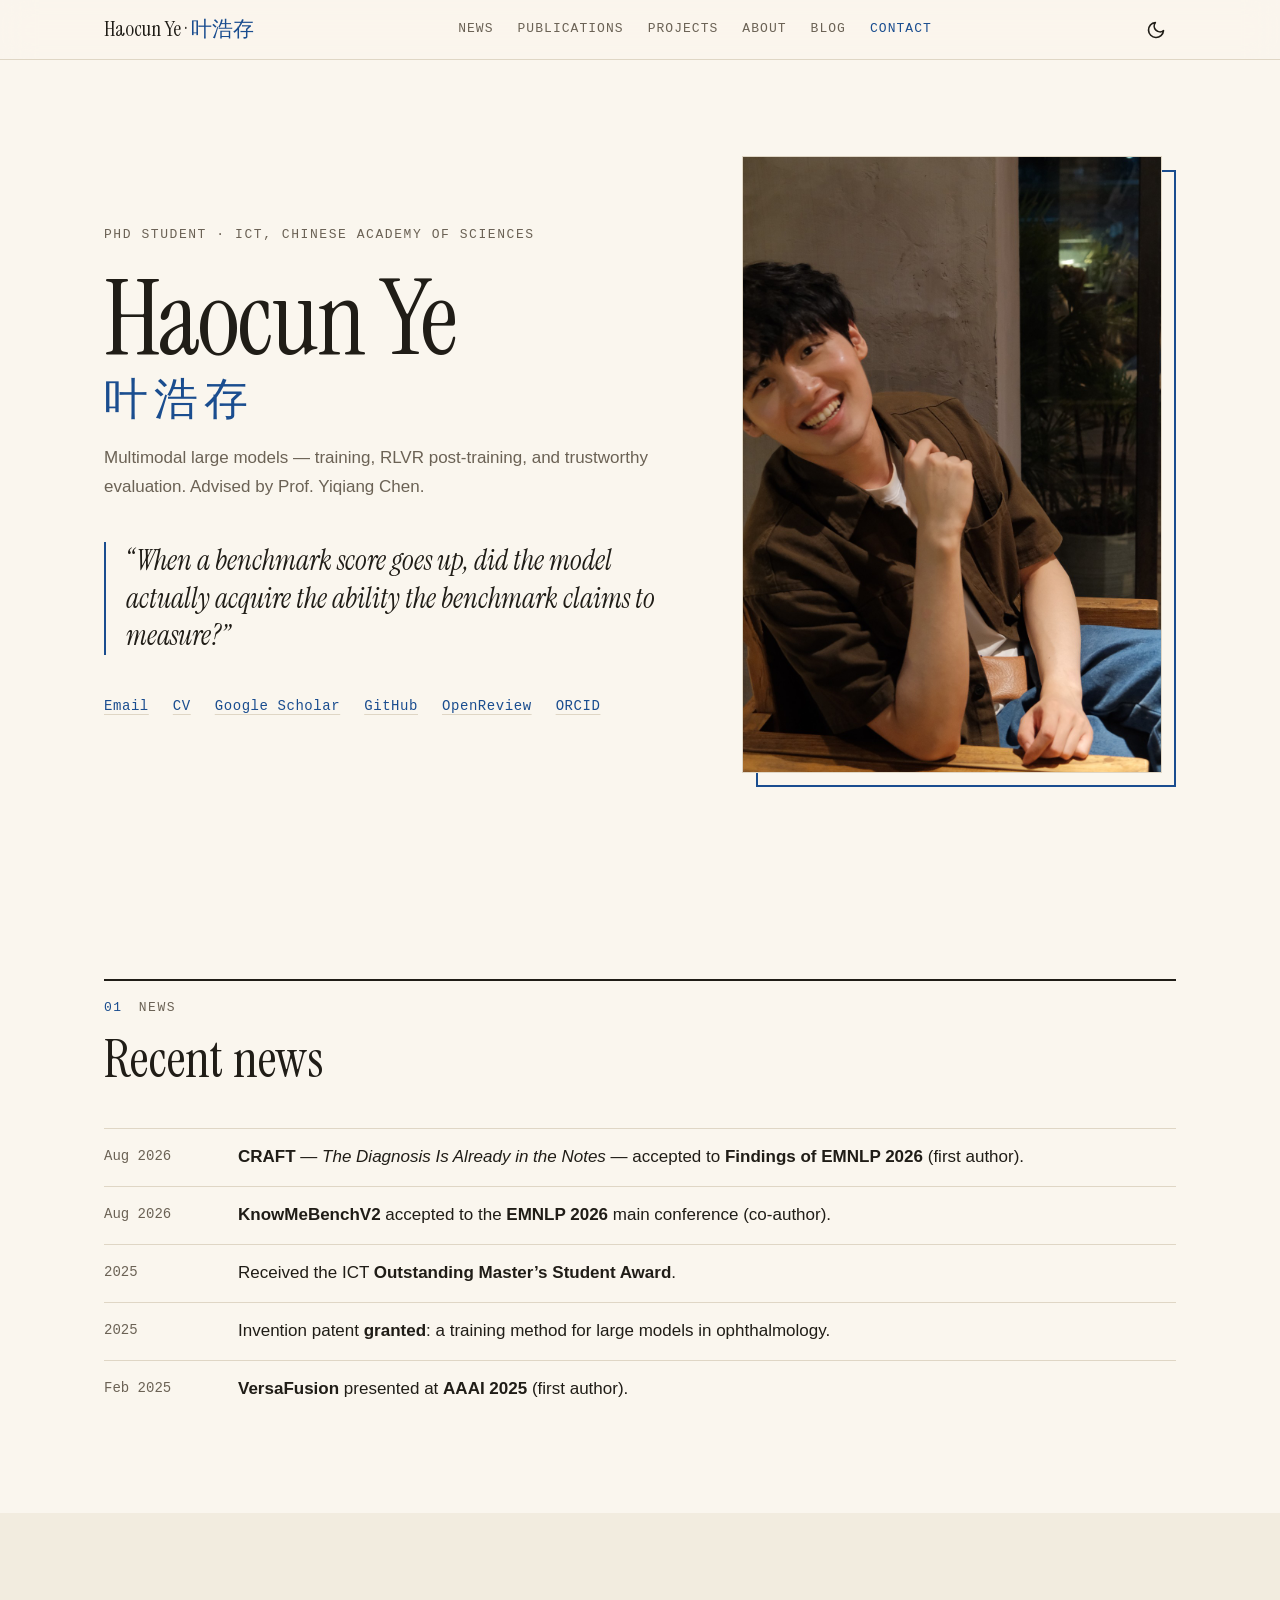
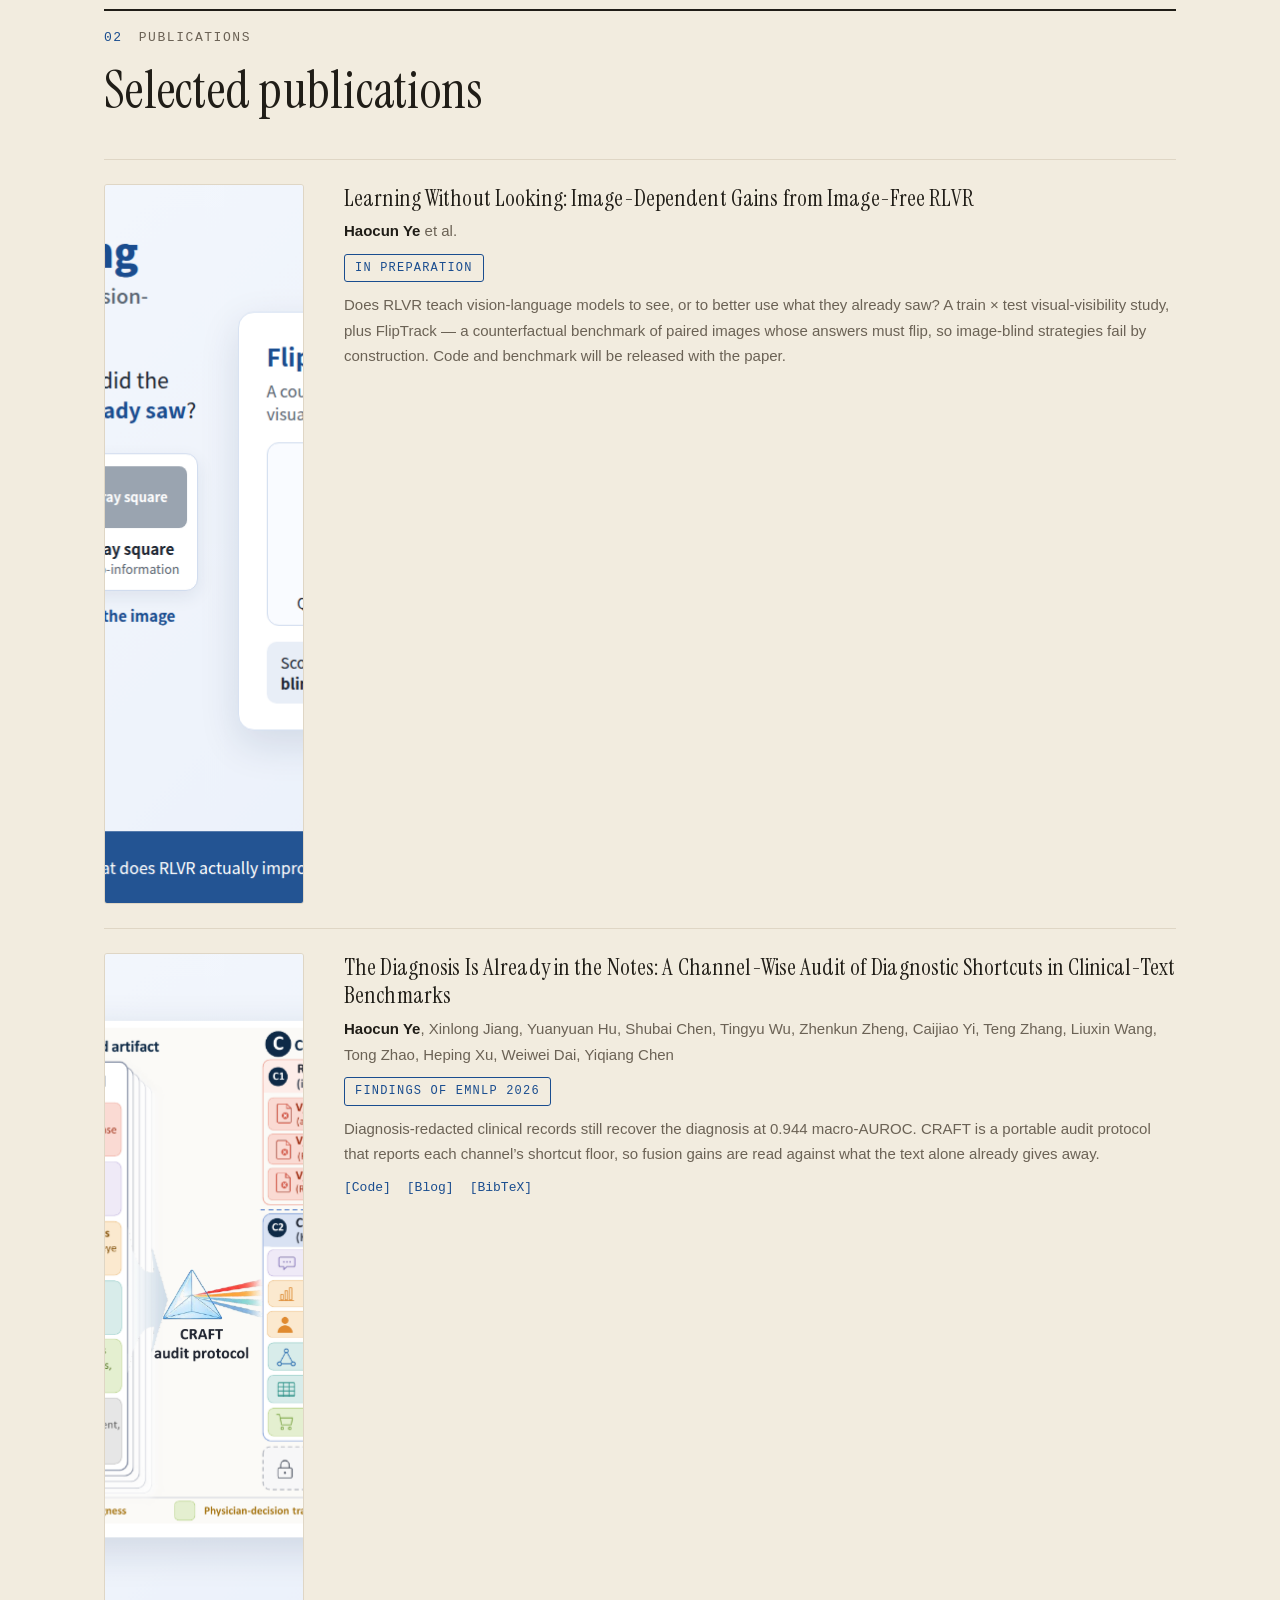
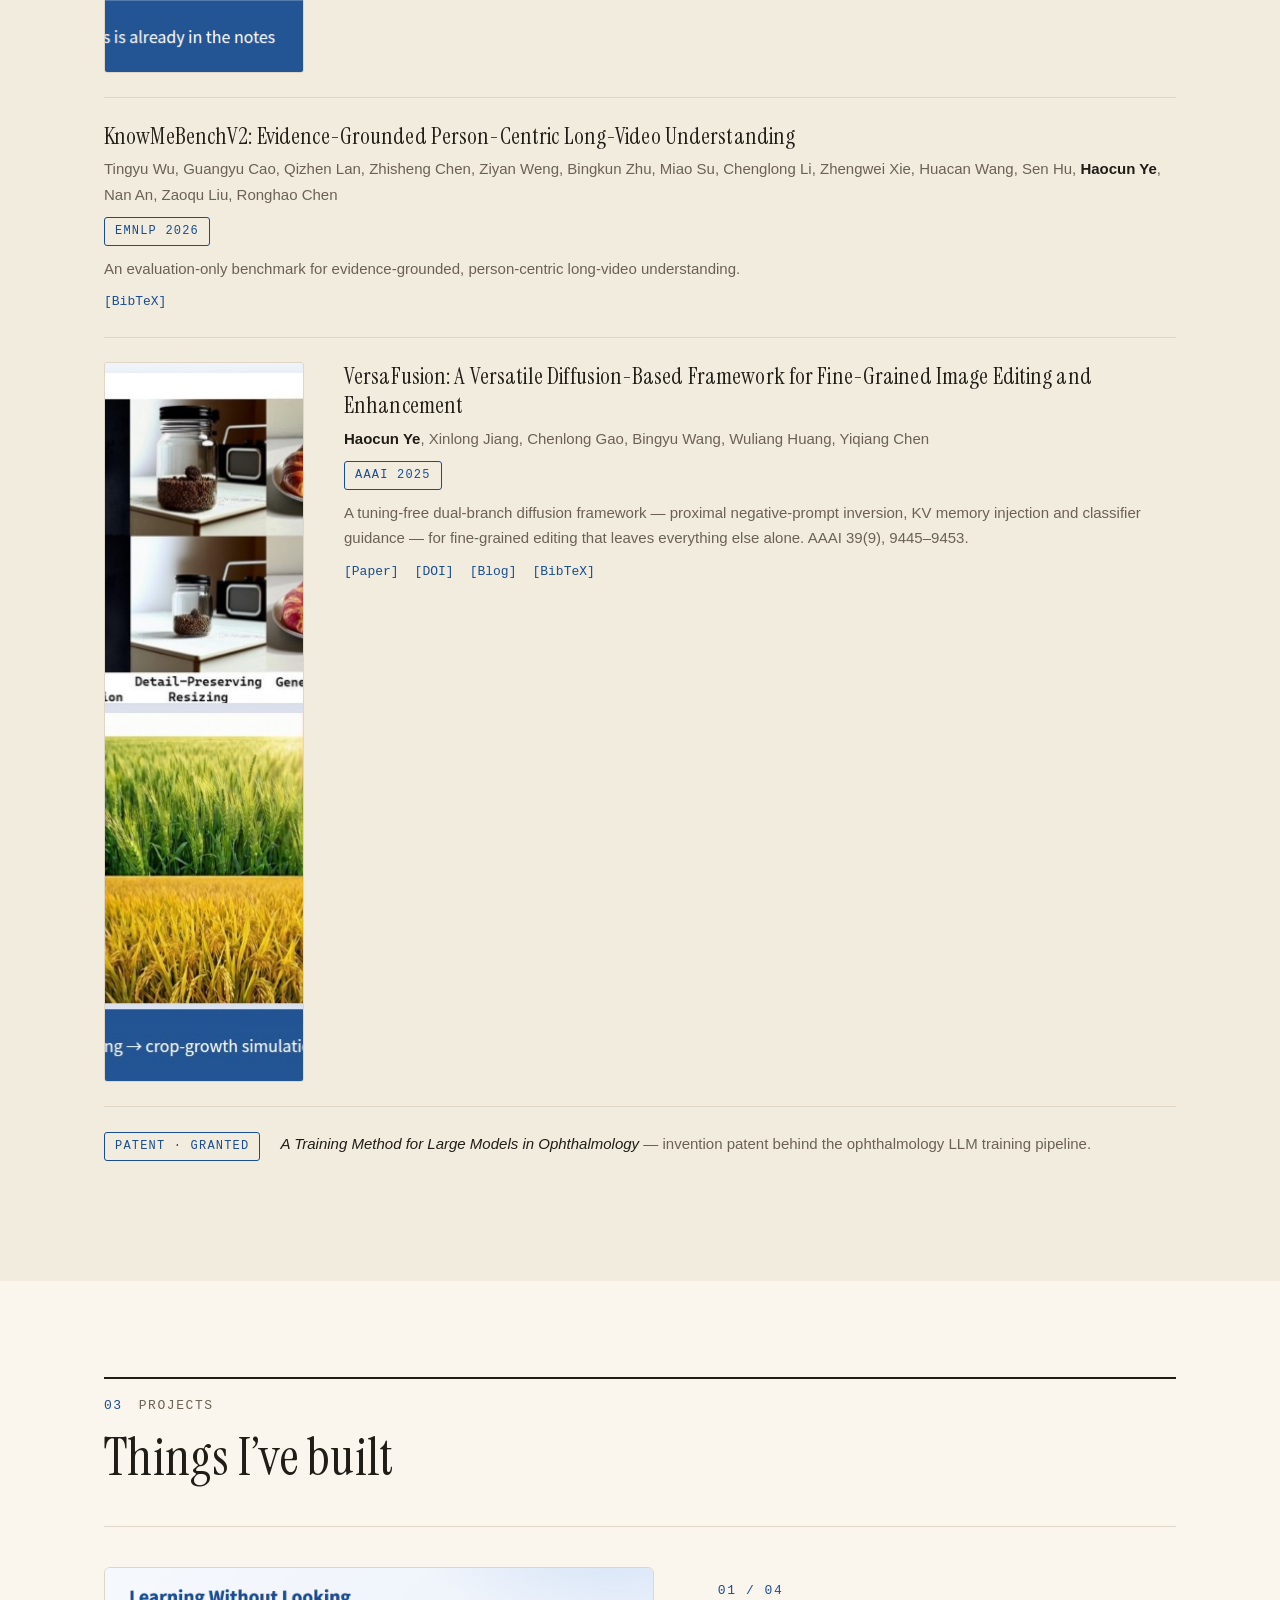
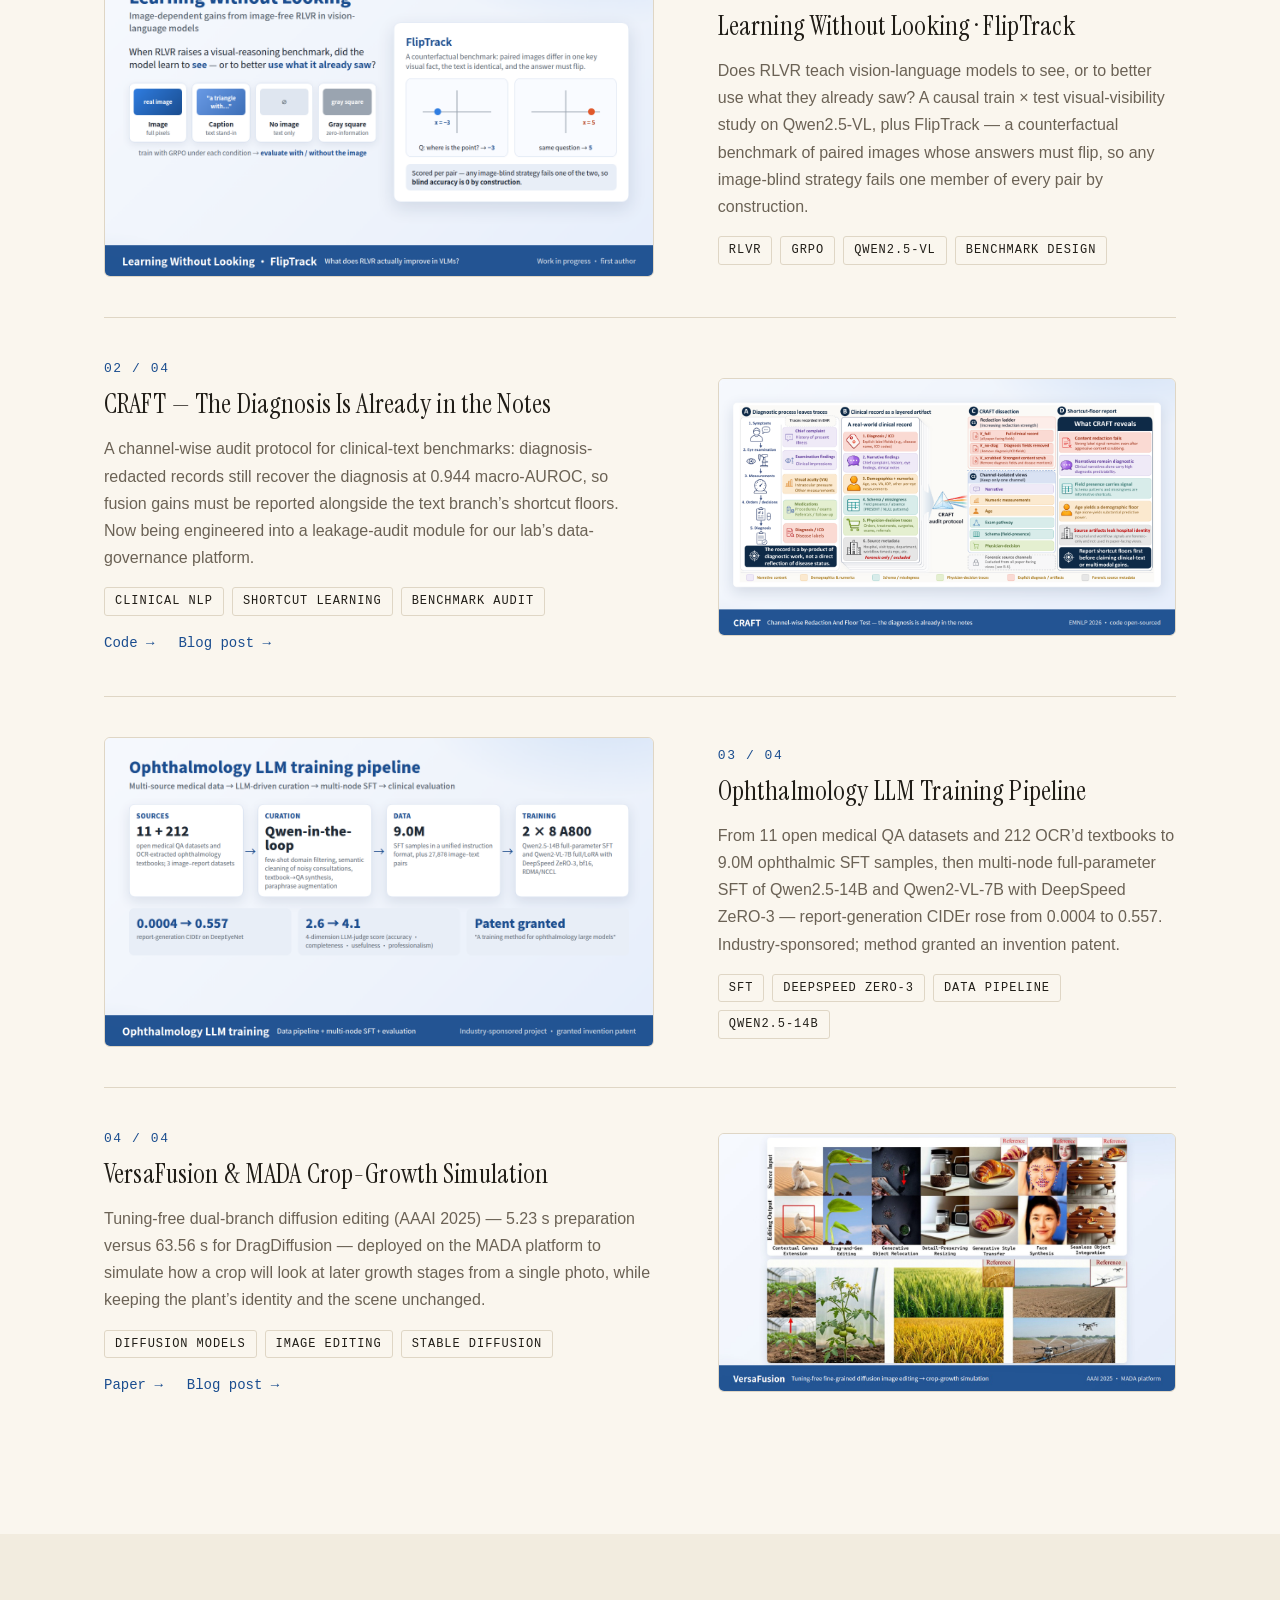
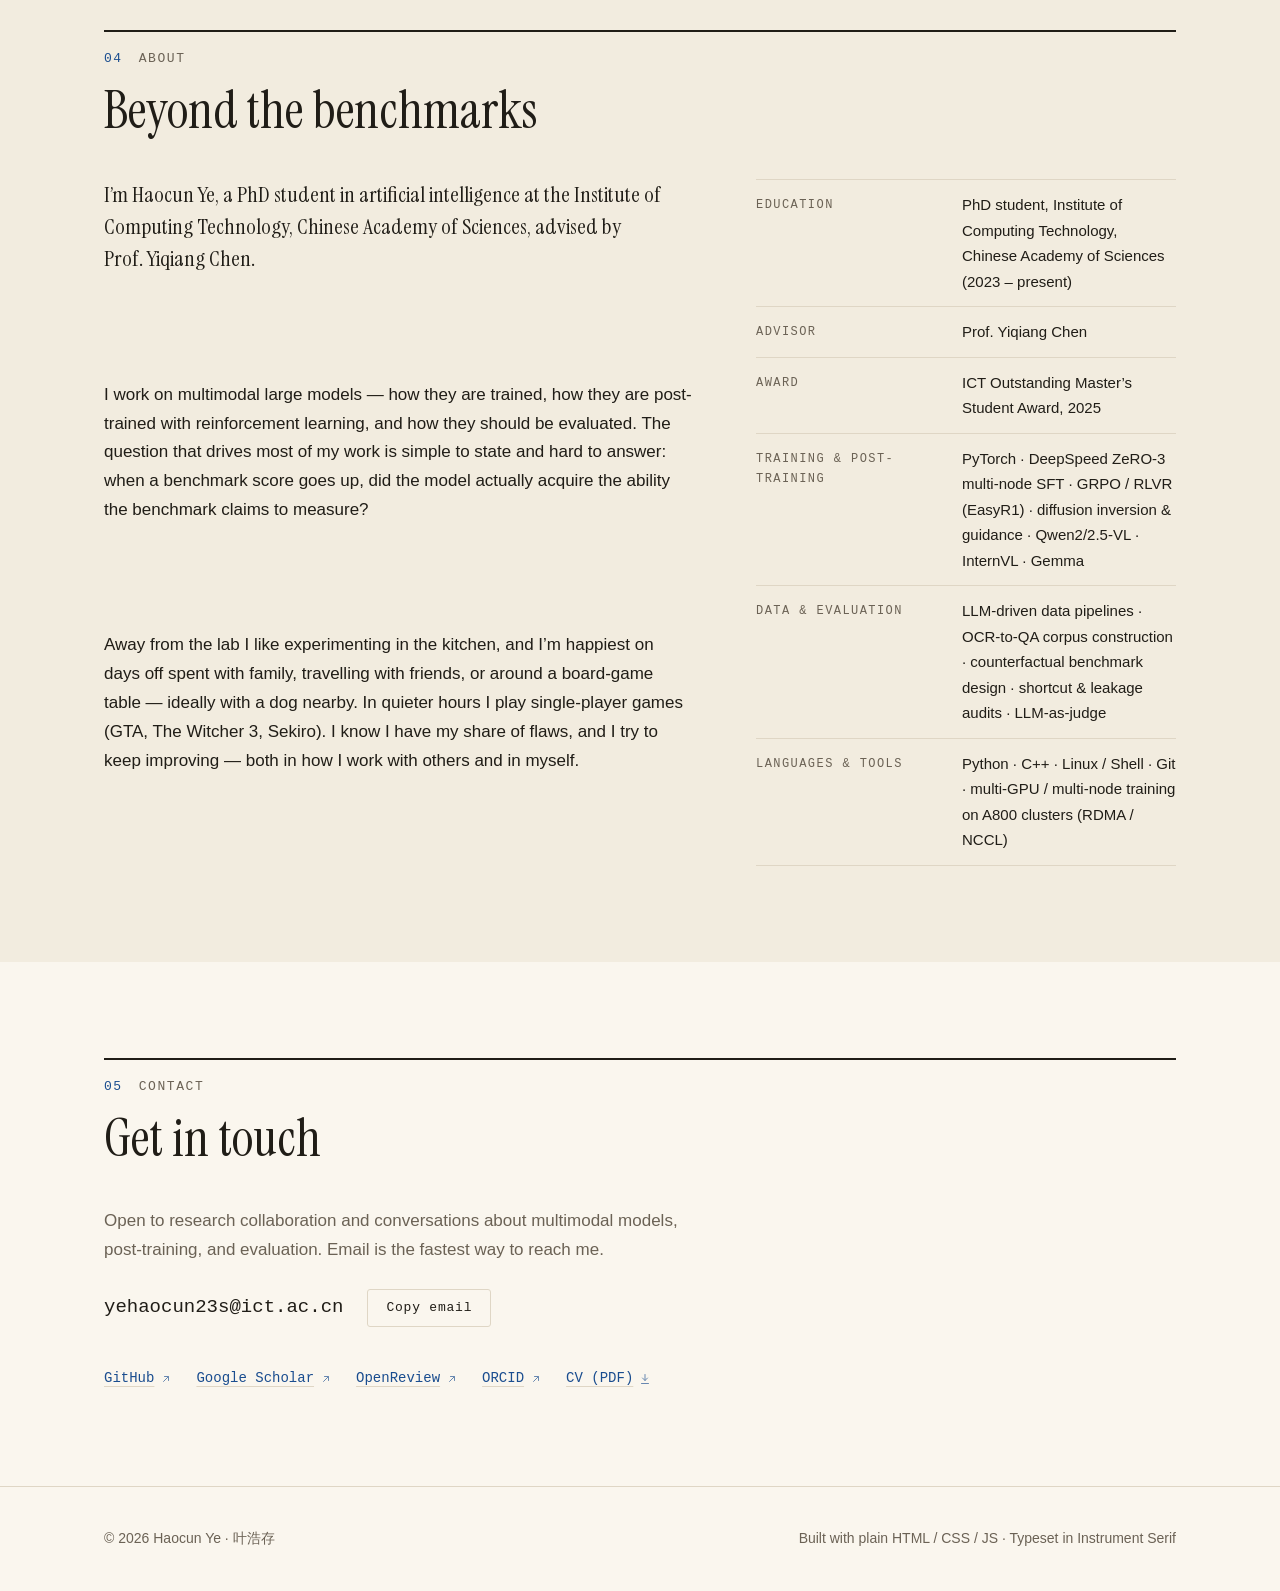
==== index.html @ c1a6598e "改版为暖纸编辑风英文学术主页,填充真实内容 新设计:Instrument Serif 自托管展示字体、全幅人像 Hero、 编号分区、细线编辑排版、新明暗色板(对比度实测达标)。 内容:News/Pu" ====
<!DOCTYPE html>
<html lang="en">
<head>
  <meta charset="UTF-8">
  <meta name="viewport" content="width=device-width, initial-scale=1.0">
  <title>Haocun Ye · 叶浩存 — Multimodal LLMs, Post-Training &amp; Evaluation</title>
  <meta name="description" content="Haocun Ye — PhD student at ICT, Chinese Academy of Sciences, working on the training, post-training and trustworthy evaluation of multimodal large models; first author at AAAI 2025 and EMNLP 2026.">
  <meta name="theme-color" media="(prefers-color-scheme: light)" content="#faf6ee">
  <meta name="theme-color" media="(prefers-color-scheme: dark)" content="#171511">

  <meta property="og:type" content="website">
  <meta property="og:title" content="Haocun Ye · 叶浩存">
  <meta property="og:description" content="PhD student at ICT, Chinese Academy of Sciences — training, post-training and trustworthy evaluation of multimodal large models.">
  <meta property="og:url" content="https://yhc98002-bit.github.io/">
  <meta property="og:image" content="https://yhc98002-bit.github.io/assets/images/og-image.png">

  <link rel="icon" href="favicon.svg" type="image/svg+xml">
  <link rel="icon" href="favicon.ico" sizes="48x48">
  <link rel="apple-touch-icon" href="apple-touch-icon.png">

  <link rel="preload" href="assets/fonts/instrument-serif-latin.woff2" as="font" type="font/woff2" crossorigin>
  <link rel="preload" href="assets/fonts/instrument-serif-latin-italic.woff2" as="font" type="font/woff2" crossorigin>

  <!-- Theme restore: runs before CSS so dark-mode users never see a light flash -->
  <script>
    (function () {
      try {
        var t = localStorage.getItem('theme');
        if (t === 'light' || t === 'dark') document.documentElement.dataset.theme = t;
      } catch (e) {}
    })();
  </script>

  <link rel="stylesheet" href="css/style.css">
</head>
<body>
  <a class="skip-link" href="#main">Skip to content</a>

  <header class="site-header">
    <div class="container">
      <a class="brand" href="#top">Haocun Ye · <span class="brand-zh" lang="zh-Hans">叶浩存</span></a>

      <nav class="site-nav" id="site-nav" aria-label="Main navigation">
        <a href="#news">News</a>
        <a href="#publications">Publications</a>
        <a href="#projects">Projects</a>
        <a href="#about">About</a>
        <a href="blog/index.html">Blog</a>
        <a href="#contact">Contact</a>
      </nav>

      <div class="header-actions">
        <button class="theme-toggle" type="button" aria-label="Toggle dark / light theme">
          <svg class="icon-moon" width="20" height="20" viewBox="0 0 24 24" fill="none" stroke="currentColor" stroke-width="2" stroke-linecap="round" stroke-linejoin="round" aria-hidden="true">
            <path d="M21 12.79A9 9 0 1 1 11.21 3 7 7 0 0 0 21 12.79z"/>
          </svg>
          <svg class="icon-sun" width="20" height="20" viewBox="0 0 24 24" fill="none" stroke="currentColor" stroke-width="2" stroke-linecap="round" stroke-linejoin="round" aria-hidden="true">
            <circle cx="12" cy="12" r="4"/>
            <path d="M12 2v2M12 20v2M4.93 4.93l1.41 1.41M17.66 17.66l1.41 1.41M2 12h2M20 12h2M4.93 19.07l1.41-1.41M17.66 6.34l1.41-1.41"/>
          </svg>
        </button>

        <button class="nav-toggle" type="button" aria-label="Open navigation menu" aria-expanded="false" aria-controls="site-nav">
          <svg class="icon-menu" width="22" height="22" viewBox="0 0 24 24" fill="none" stroke="currentColor" stroke-width="2" stroke-linecap="round" aria-hidden="true">
            <path d="M3 6h18M3 12h18M3 18h18"/>
          </svg>
          <svg class="icon-close" width="22" height="22" viewBox="0 0 24 24" fill="none" stroke="currentColor" stroke-width="2" stroke-linecap="round" aria-hidden="true">
            <path d="M6 6l12 12M18 6L6 18"/>
          </svg>
        </button>
      </div>
    </div>
  </header>

  <main id="main">
    <!-- ===== Hero ===== -->
    <section class="hero" id="top">
      <div class="container">
        <div class="hero-grid">
          <div class="hero-copy">
            <span class="eyebrow hero-kicker">PhD student · ICT, Chinese Academy of Sciences</span>
            <h1 class="hero-name">Haocun Ye<span class="hero-name-zh" lang="zh-Hans">叶浩存</span></h1>
            <p class="hero-role">Multimodal large models — training, RLVR post-training, and trustworthy evaluation. Advised by Prof.&nbsp;Yiqiang Chen.</p>
            <blockquote class="hero-question">&ldquo;When a benchmark score goes up, did the model actually acquire the ability the benchmark claims to measure?&rdquo;</blockquote>
            <div class="hero-links">
              <a href="mailto:yehaocun23s@ict.ac.cn">Email</a>
              <a href="assets/Haocun_Ye_CV_en.pdf">CV</a>
              <a href="https://scholar.google.com/citations?user=CaPPENgAAAAJ" target="_blank" rel="noopener noreferrer">Google Scholar</a>
              <a href="https://github.com/yhc98002-bit" target="_blank" rel="noopener noreferrer">GitHub</a>
              <a href="https://openreview.net/profile?id=~Haocun_Ye1" target="_blank" rel="noopener noreferrer">OpenReview</a>
              <a href="https://orcid.org/0009-0007-2242-3054" target="_blank" rel="noopener noreferrer">ORCID</a>
            </div>
          </div>
          <figure class="hero-portrait">
            <img src="assets/images/photo-portrait.jpg" width="1088" height="1600" alt="Portrait of Haocun Ye" fetchpriority="high">
          </figure>
        </div>
      </div>
    </section>

    <!-- ===== 01 News ===== -->
    <section class="section" id="news">
      <div class="container">
        <header class="section-head reveal">
          <p class="section-label"><span class="section-no">01</span><span class="section-eyebrow">News</span></p>
          <h2 class="section-title">Recent news</h2>
        </header>
        <ul class="news-list reveal">
          <li class="news-item">
            <time datetime="2026-08">Aug 2026</time>
            <p><strong>CRAFT</strong> — <em>The Diagnosis Is Already in the Notes</em> — accepted to <strong>Findings of EMNLP 2026</strong> (first author).</p>
          </li>
          <li class="news-item">
            <time datetime="2026-08">Aug 2026</time>
            <p><strong>KnowMeBenchV2</strong> accepted to the <strong>EMNLP 2026</strong> main conference (co-author).</p>
          </li>
          <li class="news-item">
            <time datetime="2025">2025</time>
            <p>Received the ICT <strong>Outstanding Master&rsquo;s Student Award</strong>.</p>
          </li>
          <li class="news-item">
            <time datetime="2025">2025</time>
            <p>Invention patent <strong>granted</strong>: a training method for large models in ophthalmology.</p>
          </li>
          <li class="news-item">
            <time datetime="2025-02">Feb 2025</time>
            <p><strong>VersaFusion</strong> presented at <strong>AAAI 2025</strong> (first author).</p>
          </li>
        </ul>
      </div>
    </section>

    <!-- ===== 02 Publications ===== -->
    <section class="section alt" id="publications">
      <div class="container">
        <header class="section-head reveal">
          <p class="section-label"><span class="section-no">02</span><span class="section-eyebrow">Publications</span></p>
          <h2 class="section-title">Selected publications</h2>
        </header>

        <ol class="pub-list">
          <li>
            <article class="pub-item reveal">
              <div class="pub-thumb">
                <img src="assets/images/project-learning-without-looking.png" width="1280" height="720" alt="Conceptual cover of Learning Without Looking" loading="lazy">
              </div>
              <div class="pub-body">
                <h3 class="pub-title">Learning Without Looking: Image-Dependent Gains from Image-Free RLVR</h3>
                <p class="pub-authors"><strong>Haocun Ye</strong> et&nbsp;al.</p>
                <span class="pub-venue">In preparation</span>
                <p class="pub-note">Does RLVR teach vision-language models to see, or to better use what they already saw? A train&nbsp;&times;&nbsp;test visual-visibility study, plus FlipTrack — a counterfactual benchmark of paired images whose answers must flip, so image-blind strategies fail by construction. Code and benchmark will be released with the paper.</p>
              </div>
            </article>
          </li>

          <li>
            <article class="pub-item reveal">
              <div class="pub-thumb">
                <img src="assets/images/project-craft.png" width="1280" height="720" alt="CRAFT channel-wise audit overview" loading="lazy">
              </div>
              <div class="pub-body">
                <h3 class="pub-title">The Diagnosis Is Already in the Notes: A Channel-Wise Audit of Diagnostic Shortcuts in Clinical-Text Benchmarks</h3>
                <p class="pub-authors"><strong>Haocun Ye</strong>, Xinlong Jiang, Yuanyuan Hu, Shubai Chen, Tingyu Wu, Zhenkun Zheng, Caijiao Yi, Teng Zhang, Liuxin Wang, Tong Zhao, Heping Xu, Weiwei Dai, Yiqiang Chen</p>
                <span class="pub-venue">Findings of EMNLP 2026</span>
                <p class="pub-note">Diagnosis-redacted clinical records still recover the diagnosis at 0.944 macro-AUROC. CRAFT is a portable audit protocol that reports each channel&rsquo;s shortcut floor, so fusion gains are read against what the text alone already gives away.</p>
                <div class="pub-links">
                  <a href="https://github.com/yhc98002-bit/The-Diagnosis-Is-Already-in-the-Notes" target="_blank" rel="noopener noreferrer">[Code]</a>
                  <a href="blog/posts/2026-08-28-the-diagnosis-is-already-in-the-notes.html">[Blog]</a>
                  <details class="pub-bib">
                    <summary>[BibTeX]</summary>
                    <pre>@inproceedings{ye2026diagnosis,
  title     = {The Diagnosis Is Already in the Notes: A Channel-Wise
               Audit of Diagnostic Shortcuts in Clinical-Text Benchmarks},
  author    = {Ye, Haocun and Jiang, Xinlong and Hu, Yuanyuan and Chen, Shubai
               and Wu, Tingyu and Zheng, Zhenkun and Yi, Caijiao and Zhang, Teng
               and Wang, Liuxin and Zhao, Tong and Xu, Heping and Dai, Weiwei
               and Chen, Yiqiang},
  booktitle = {Findings of the Association for Computational Linguistics:
               EMNLP 2026},
  year      = {2026}
}</pre>
                  </details>
                </div>
              </div>
            </article>
          </li>

          <li>
            <article class="pub-item pub-item--no-thumb reveal">
              <div class="pub-body">
                <h3 class="pub-title">KnowMeBenchV2: Evidence-Grounded Person-Centric Long-Video Understanding</h3>
                <p class="pub-authors">Tingyu Wu, Guangyu Cao, Qizhen Lan, Zhisheng Chen, Ziyan Weng, Bingkun Zhu, Miao Su, Chenglong Li, Zhengwei Xie, Huacan Wang, Sen Hu, <strong>Haocun Ye</strong>, Nan An, Zaoqu Liu, Ronghao Chen</p>
                <span class="pub-venue">EMNLP 2026</span>
                <p class="pub-note">An evaluation-only benchmark for evidence-grounded, person-centric long-video understanding.</p>
                <div class="pub-links">
                  <details class="pub-bib">
                    <summary>[BibTeX]</summary>
                    <pre>@inproceedings{knowmebenchv2_2026,
  title     = {KnowMeBenchV2: Evidence-Grounded Person-Centric
               Long-Video Understanding},
  author    = {Wu, Tingyu and Cao, Guangyu and Lan, Qizhen and Chen, Zhisheng
               and Weng, Ziyan and Zhu, Bingkun and Su, Miao and Li, Chenglong
               and Xie, Zhengwei and Wang, Huacan and Hu, Sen and Ye, Haocun
               and An, Nan and Liu, Zaoqu and Chen, Ronghao},
  booktitle = {Proceedings of the 2026 Conference on Empirical Methods
               in Natural Language Processing (EMNLP 2026)},
  year      = {2026}
}</pre>
                  </details>
                </div>
              </div>
            </article>
          </li>

          <li>
            <article class="pub-item reveal">
              <div class="pub-thumb">
                <img src="assets/images/project-versafusion.jpg" width="1280" height="720" alt="VersaFusion editing examples and crop-growth simulation" loading="lazy">
              </div>
              <div class="pub-body">
                <h3 class="pub-title">VersaFusion: A Versatile Diffusion-Based Framework for Fine-Grained Image Editing and Enhancement</h3>
                <p class="pub-authors"><strong>Haocun Ye</strong>, Xinlong Jiang, Chenlong Gao, Bingyu Wang, Wuliang Huang, Yiqiang Chen</p>
                <span class="pub-venue">AAAI 2025</span>
                <p class="pub-note">A tuning-free dual-branch diffusion framework — proximal negative-prompt inversion, KV memory injection and classifier guidance — for fine-grained editing that leaves everything else alone. AAAI 39(9), 9445&ndash;9453.</p>
                <div class="pub-links">
                  <a href="https://ojs.aaai.org/index.php/AAAI/article/view/33023" target="_blank" rel="noopener noreferrer">[Paper]</a>
                  <a href="https://doi.org/10.1609/aaai.v39i9.33023" target="_blank" rel="noopener noreferrer">[DOI]</a>
                  <a href="blog/posts/2025-03-01-versafusion-tuning-free-image-editing.html">[Blog]</a>
                  <details class="pub-bib">
                    <summary>[BibTeX]</summary>
                    <pre>@inproceedings{ye2025versafusion,
  title     = {VersaFusion: A Versatile Diffusion-Based Framework for
               Fine-Grained Image Editing and Enhancement},
  author    = {Ye, Haocun and Jiang, Xinlong and Gao, Chenlong
               and Wang, Bingyu and Huang, Wuliang and Chen, Yiqiang},
  booktitle = {Proceedings of the AAAI Conference on Artificial Intelligence},
  volume    = {39},
  number    = {9},
  pages     = {9445--9453},
  year      = {2025},
  doi       = {10.1609/aaai.v39i9.33023}
}</pre>
                  </details>
                </div>
              </div>
            </article>
          </li>
        </ol>

        <p class="pub-patent reveal"><span class="pub-venue">Patent · Granted</span> <em>A Training Method for Large Models in Ophthalmology</em> — invention patent behind the ophthalmology LLM training pipeline.</p>
      </div>
    </section>

    <!-- ===== 03 Projects ===== -->
    <section class="section" id="projects">
      <div class="container">
        <header class="section-head reveal">
          <p class="section-label"><span class="section-no">03</span><span class="section-eyebrow">Projects</span></p>
          <h2 class="section-title">Things I&rsquo;ve built</h2>
        </header>

        <div class="project-list">
          <article class="project-row reveal">
            <div class="project-media">
              <img src="assets/images/project-learning-without-looking.png" width="1280" height="720" alt="Learning Without Looking project cover" loading="lazy">
            </div>
            <div class="project-content">
              <span class="project-index">01 / 04</span>
              <h3>Learning Without Looking · FlipTrack</h3>
              <p class="project-desc">Does RLVR teach vision-language models to see, or to better use what they already saw? A causal train&nbsp;&times;&nbsp;test visual-visibility study on Qwen2.5-VL, plus FlipTrack — a counterfactual benchmark of paired images whose answers must flip, so any image-blind strategy fails one member of every pair by construction.</p>
              <ul class="project-tags">
                <li>RLVR</li>
                <li>GRPO</li>
                <li>Qwen2.5-VL</li>
                <li>Benchmark design</li>
              </ul>
            </div>
          </article>

          <article class="project-row reveal">
            <div class="project-media">
              <img src="assets/images/project-craft.png" width="1280" height="720" alt="CRAFT project cover" loading="lazy">
            </div>
            <div class="project-content">
              <span class="project-index">02 / 04</span>
              <h3>CRAFT — The Diagnosis Is Already in the Notes</h3>
              <p class="project-desc">A channel-wise audit protocol for clinical-text benchmarks: diagnosis-redacted records still recover the diagnosis at 0.944 macro-AUROC, so fusion gains must be reported alongside the text branch&rsquo;s shortcut floors. Now being engineered into a leakage-audit module for our lab&rsquo;s data-governance platform.</p>
              <ul class="project-tags">
                <li>Clinical NLP</li>
                <li>Shortcut learning</li>
                <li>Benchmark audit</li>
              </ul>
              <div class="project-links">
                <a href="https://github.com/yhc98002-bit/The-Diagnosis-Is-Already-in-the-Notes" target="_blank" rel="noopener noreferrer">Code &rarr;</a>
                <a href="blog/posts/2026-08-28-the-diagnosis-is-already-in-the-notes.html">Blog post &rarr;</a>
              </div>
            </div>
          </article>

          <article class="project-row reveal">
            <div class="project-media">
              <img src="assets/images/project-ophthalmology-llm.png" width="1280" height="720" alt="Ophthalmology LLM training pipeline cover" loading="lazy">
            </div>
            <div class="project-content">
              <span class="project-index">03 / 04</span>
              <h3>Ophthalmology LLM Training Pipeline</h3>
              <p class="project-desc">From 11 open medical QA datasets and 212 OCR&rsquo;d textbooks to 9.0M ophthalmic SFT samples, then multi-node full-parameter SFT of Qwen2.5-14B and Qwen2-VL-7B with DeepSpeed ZeRO-3 — report-generation CIDEr rose from 0.0004 to 0.557. Industry-sponsored; method granted an invention patent.</p>
              <ul class="project-tags">
                <li>SFT</li>
                <li>DeepSpeed ZeRO-3</li>
                <li>Data pipeline</li>
                <li>Qwen2.5-14B</li>
              </ul>
            </div>
          </article>

          <article class="project-row reveal">
            <div class="project-media">
              <img src="assets/images/project-versafusion.jpg" width="1280" height="720" alt="VersaFusion and MADA crop-growth simulation cover" loading="lazy">
            </div>
            <div class="project-content">
              <span class="project-index">04 / 04</span>
              <h3>VersaFusion &amp; MADA Crop-Growth Simulation</h3>
              <p class="project-desc">Tuning-free dual-branch diffusion editing (AAAI 2025) — 5.23&nbsp;s preparation versus 63.56&nbsp;s for DragDiffusion — deployed on the MADA platform to simulate how a crop will look at later growth stages from a single photo, while keeping the plant&rsquo;s identity and the scene unchanged.</p>
              <ul class="project-tags">
                <li>Diffusion models</li>
                <li>Image editing</li>
                <li>Stable Diffusion</li>
              </ul>
              <div class="project-links">
                <a href="https://ojs.aaai.org/index.php/AAAI/article/view/33023" target="_blank" rel="noopener noreferrer">Paper &rarr;</a>
                <a href="blog/posts/2025-03-01-versafusion-tuning-free-image-editing.html">Blog post &rarr;</a>
              </div>
            </div>
          </article>
        </div>
      </div>
    </section>

    <!-- ===== 04 About ===== -->
    <section class="section alt" id="about">
      <div class="container">
        <header class="section-head reveal">
          <p class="section-label"><span class="section-no">04</span><span class="section-eyebrow">About</span></p>
          <h2 class="section-title">Beyond the benchmarks</h2>
        </header>

        <div class="about-grid">
          <div class="about-text reveal">
            <p class="about-lede">I&rsquo;m Haocun Ye, a PhD student in artificial intelligence at the Institute of Computing Technology, Chinese Academy of Sciences, advised by Prof.&nbsp;Yiqiang Chen.</p>
            <p>I work on multimodal large models — how they are trained, how they are post-trained with reinforcement learning, and how they should be evaluated. The question that drives most of my work is simple to state and hard to answer: when a benchmark score goes up, did the model actually acquire the ability the benchmark claims to measure?</p>
            <p>Away from the lab I like experimenting in the kitchen, and I&rsquo;m happiest on days off spent with family, travelling with friends, or around a board-game table — ideally with a dog nearby. In quieter hours I play single-player games (GTA, The Witcher&nbsp;3, Sekiro). I know I have my share of flaws, and I try to keep improving — both in how I work with others and in myself.</p>
          </div>

          <div class="reveal">
            <dl class="about-facts">
              <div>
                <dt>Education</dt>
                <dd>PhD student, Institute of Computing Technology, Chinese Academy of Sciences (2023 – present)</dd>
              </div>
              <div>
                <dt>Advisor</dt>
                <dd>Prof. Yiqiang Chen</dd>
              </div>
              <div>
                <dt>Award</dt>
                <dd>ICT Outstanding Master&rsquo;s Student Award, 2025</dd>
              </div>
              <div>
                <dt>Training &amp; post-training</dt>
                <dd>PyTorch · DeepSpeed ZeRO-3 multi-node SFT · GRPO / RLVR (EasyR1) · diffusion inversion &amp; guidance · Qwen2/2.5-VL · InternVL · Gemma</dd>
              </div>
              <div>
                <dt>Data &amp; evaluation</dt>
                <dd>LLM-driven data pipelines · OCR-to-QA corpus construction · counterfactual benchmark design · shortcut &amp; leakage audits · LLM-as-judge</dd>
              </div>
              <div>
                <dt>Languages &amp; tools</dt>
                <dd>Python · C++ · Linux / Shell · Git · multi-GPU / multi-node training on A800 clusters (RDMA / NCCL)</dd>
              </div>
            </dl>
          </div>
        </div>
      </div>
    </section>

    <!-- ===== 05 Contact ===== -->
    <section class="section" id="contact">
      <div class="container">
        <header class="section-head reveal">
          <p class="section-label"><span class="section-no">05</span><span class="section-eyebrow">Contact</span></p>
          <h2 class="section-title">Get in touch</h2>
        </header>

        <div class="reveal">
          <p class="contact-lede">Open to research collaboration and conversations about multimodal models, post-training, and evaluation. Email is the fastest way to reach me.</p>

          <div class="contact-email">
            <span class="email-text">yehaocun23s@ict.ac.cn</span>
            <button class="copy-email" type="button" data-email="yehaocun23s@ict.ac.cn">Copy email</button>
            <span class="copy-status visually-hidden" role="status"></span>
          </div>

          <ul class="social-links">
            <li>
              <a href="https://github.com/yhc98002-bit" target="_blank" rel="noopener noreferrer">
                GitHub
                <svg width="12" height="12" viewBox="0 0 24 24" fill="none" stroke="currentColor" stroke-width="2" stroke-linecap="round" stroke-linejoin="round" aria-hidden="true"><path d="M7 17L17 7M9 7h8v8"/></svg>
              </a>
            </li>
            <li>
              <a href="https://scholar.google.com/citations?user=CaPPENgAAAAJ" target="_blank" rel="noopener noreferrer">
                Google Scholar
                <svg width="12" height="12" viewBox="0 0 24 24" fill="none" stroke="currentColor" stroke-width="2" stroke-linecap="round" stroke-linejoin="round" aria-hidden="true"><path d="M7 17L17 7M9 7h8v8"/></svg>
              </a>
            </li>
            <li>
              <a href="https://openreview.net/profile?id=~Haocun_Ye1" target="_blank" rel="noopener noreferrer">
                OpenReview
                <svg width="12" height="12" viewBox="0 0 24 24" fill="none" stroke="currentColor" stroke-width="2" stroke-linecap="round" stroke-linejoin="round" aria-hidden="true"><path d="M7 17L17 7M9 7h8v8"/></svg>
              </a>
            </li>
            <li>
              <a href="https://orcid.org/0009-0007-2242-3054" target="_blank" rel="noopener noreferrer">
                ORCID
                <svg width="12" height="12" viewBox="0 0 24 24" fill="none" stroke="currentColor" stroke-width="2" stroke-linecap="round" stroke-linejoin="round" aria-hidden="true"><path d="M7 17L17 7M9 7h8v8"/></svg>
              </a>
            </li>
            <li>
              <a href="assets/Haocun_Ye_CV_en.pdf">
                CV (PDF)
                <svg width="12" height="12" viewBox="0 0 24 24" fill="none" stroke="currentColor" stroke-width="2" stroke-linecap="round" stroke-linejoin="round" aria-hidden="true"><path d="M12 3v12M7 10l5 5 5-5M5 21h14"/></svg>
              </a>
            </li>
          </ul>
        </div>
      </div>
    </section>
  </main>

  <footer class="site-footer">
    <div class="container">
      <span>© 2026 Haocun Ye · <span lang="zh-Hans">叶浩存</span></span>
      <span>Built with plain HTML / CSS / JS · Typeset in Instrument Serif</span>
    </div>
  </footer>

  <script src="js/main.js" defer></script>
</body>
</html>
---- css/style.css ----
/* ============================================================
   Haocun Ye — personal homepage stylesheet
   Warm-paper editorial design. Plain CSS, zero dependencies.

   Contents:
   1.  Self-hosted fonts (@font-face)
   2.  Design tokens (light / dark)
   3.  Reset & base typography
   4.  Layout utilities & section-head pattern
   5.  Header / navigation
   6.  Hero
   7.  News
   8.  Publications
   9.  Projects
   10. About
   11. Contact & footer
   12. Blog list
   13. Article pages
   14. No-JS fallbacks
   15. Reduced motion
   ============================================================ */

/* ===== 1. Self-hosted fonts (SIL OFL, see assets/fonts/OFL.txt) ===== */

@font-face {
  font-family: "Instrument Serif";
  font-style: normal;
  font-weight: 400;
  font-display: swap;
  src: url("../assets/fonts/instrument-serif-latin.woff2") format("woff2");
}

@font-face {
  font-family: "Instrument Serif";
  font-style: italic;
  font-weight: 400;
  font-display: swap;
  src: url("../assets/fonts/instrument-serif-latin-italic.woff2") format("woff2");
}

/* ===== 2. Design tokens ===== */

:root {
  /* Warm paper (light, default) */
  --color-bg: #faf6ee;
  --color-surface: #f2ecdf;
  --color-card: #fffcf5;
  --color-text: #201d17;
  --color-text-secondary: #6b6255;
  --color-border: #dfd6c5;
  --color-rule: #201d17; /* heavy section rules use ink, not border grey */
  --color-accent: #1a4d8f;
  --color-accent-hover: #143c72;
  --color-on-accent: #ffffff;
  --color-nav-bg: rgba(250, 246, 238, 0.8);
  --color-code-bg: #f1ebdc;
  --color-pill-bg: #eae2d0;

  /* Type */
  --font-serif: "Instrument Serif", ui-serif, Georgia, "Iowan Old Style",
    "Times New Roman", serif;
  --font-serif-cjk: "Songti SC", "STSong", "Noto Serif CJK SC", "SimSun", serif;
  --font-sans: -apple-system, BlinkMacSystemFont, "Segoe UI", "PingFang SC",
    "Hiragino Sans GB", "Microsoft YaHei", "Noto Sans CJK SC", sans-serif;
  --font-mono: ui-monospace, "SF Mono", Menlo, Consolas, "Liberation Mono",
    monospace;
  --text-base: 17px;
  --leading: 1.7;

  /* Spacing (8px grid) */
  --space-1: 8px;
  --space-2: 16px;
  --space-3: 24px;
  --space-4: 40px;
  --space-5: 64px;
  --space-6: 96px;

  /* Shape & layout */
  --radius: 6px;
  --radius-sm: 3px;
  --max-width: 1120px;
  --nav-height: 60px;
  --transition: 0.25s ease;
}

/* Manual dark (user locked via toggle) — warm ink night */
[data-theme="dark"] {
  --color-bg: #171511;
  --color-surface: #1e1b16;
  --color-card: #24201a;
  --color-text: #ede7db;
  --color-text-secondary: #a79e8d;
  --color-border: #423c31;
  --color-rule: #ede7db;
  --color-accent: #8fb4e3;
  --color-accent-hover: #a9c6ec;
  --color-on-accent: #0e2a50;
  --color-nav-bg: rgba(23, 21, 17, 0.8);
  --color-code-bg: #201d17;
  --color-pill-bg: #2c2820;
}

/* System dark (only when the user has not locked a theme) */
@media (prefers-color-scheme: dark) {
  :root:not([data-theme="light"]):not([data-theme="dark"]) {
    --color-bg: #171511;
    --color-surface: #1e1b16;
    --color-card: #24201a;
    --color-text: #ede7db;
    --color-text-secondary: #a79e8d;
    --color-border: #423c31;
    --color-rule: #ede7db;
    --color-accent: #8fb4e3;
    --color-accent-hover: #a9c6ec;
    --color-on-accent: #0e2a50;
    --color-nav-bg: rgba(23, 21, 17, 0.8);
    --color-code-bg: #201d17;
    --color-pill-bg: #2c2820;
  }
}

/* ===== 3. Reset & base typography ===== */

*,
*::before,
*::after {
  box-sizing: border-box;
  margin: 0;
  padding: 0;
}

html {
  scroll-behavior: smooth;
  /* keep anchored headings clear of the sticky nav */
  scroll-padding-top: calc(var(--nav-height) + 16px);
}

body {
  font-family: var(--font-sans);
  font-size: var(--text-base);
  line-height: var(--leading);
  color: var(--color-text);
  background-color: var(--color-bg);
  -webkit-font-smoothing: antialiased;
  transition: background-color var(--transition), color var(--transition);
}

h1,
h2,
h3,
h4 {
  font-family: var(--font-serif);
  font-weight: 400;
  line-height: 1.1;
  letter-spacing: 0.005em;
}

p {
  margin: 0;
}

a {
  color: var(--color-accent);
  text-decoration: none;
}

a:hover {
  color: var(--color-accent-hover);
  text-decoration: underline;
  text-underline-offset: 4px;
  text-decoration-thickness: 1px;
}

img,
svg {
  max-width: 100%;
  vertical-align: middle;
}

button {
  font: inherit;
  color: inherit;
  background: none;
  border: none;
  cursor: pointer;
}

ul,
ol {
  list-style-position: outside;
}

::selection {
  background: var(--color-accent);
  color: var(--color-on-accent);
}

/* Small uppercase mono label — the editorial "eyebrow" */
.eyebrow {
  font-family: var(--font-mono);
  font-size: 13px;
  letter-spacing: 0.12em;
  text-transform: uppercase;
  color: var(--color-text-secondary);
}

/* ===== 4. Layout utilities & section-head pattern ===== */

.container {
  width: 100%;
  max-width: var(--max-width);
  margin: 0 auto;
  padding: 0 var(--space-3);
}

.container.narrow {
  max-width: 720px;
}

.section {
  padding: var(--space-5) 0;
}

.section.alt {
  background-color: var(--color-surface);
  transition: background-color var(--transition);
}

@media (min-width: 768px) {
  .section {
    padding: var(--space-6) 0;
  }
}

/* Section head: heavy ink rule + numbered mono eyebrow + serif title */
.section-head {
  border-top: 2px solid var(--color-rule);
  padding-top: var(--space-2);
  margin-bottom: var(--space-4);
}

.section-head .section-label {
  display: flex;
  gap: var(--space-2);
  font-family: var(--font-mono);
  font-size: 13px;
  letter-spacing: 0.12em;
  text-transform: uppercase;
}

.section-head .section-no {
  color: var(--color-accent);
}

.section-head .section-eyebrow {
  color: var(--color-text-secondary);
}

.section-head .section-title {
  font-size: clamp(34px, 5vw, 52px);
  margin-top: 12px;
}

/* Visually hidden but available to screen readers (live regions etc.) */
.visually-hidden {
  position: absolute;
  width: 1px;
  height: 1px;
  margin: -1px;
  padding: 0;
  overflow: hidden;
  clip: rect(0 0 0 0);
  white-space: nowrap;
  border: 0;
}

/* Skip to content (keyboard users) */
.skip-link {
  position: absolute;
  top: -48px;
  left: var(--space-2);
  z-index: 200;
  padding: var(--space-1) var(--space-2);
  background: var(--color-accent);
  color: var(--color-on-accent);
  border-radius: var(--radius-sm);
  transition: top var(--transition);
}

.skip-link:focus {
  top: var(--space-1);
  color: var(--color-on-accent);
}

/* Scroll reveal (JS adds .visible; no-JS fallback in §14) */
.reveal {
  opacity: 0;
  transform: translateY(16px);
  transition: opacity 0.5s ease, transform 0.5s ease;
}

.reveal.visible {
  opacity: 1;
  transform: none;
}

html:not(.js) .reveal {
  opacity: 1;
  transform: none;
}

/* ===== 5. Header / navigation ===== */

.site-header {
  position: sticky;
  top: 0;
  z-index: 100;
  height: var(--nav-height);
  background-color: var(--color-nav-bg);
  -webkit-backdrop-filter: saturate(160%) blur(16px);
  backdrop-filter: saturate(160%) blur(16px);
  border-bottom: 1px solid var(--color-border);
  transition: background-color var(--transition), border-color var(--transition);
}

.site-header .container {
  display: flex;
  align-items: center;
  justify-content: space-between;
  height: 100%;
}

.brand {
  font-family: var(--font-serif);
  font-size: 21px;
  color: var(--color-text);
  white-space: nowrap;
}

.brand .brand-zh {
  font-family: var(--font-serif-cjk);
  color: var(--color-accent);
}

.brand:hover {
  color: var(--color-text);
  text-decoration: none;
}

.header-actions {
  display: flex;
  align-items: center;
  gap: var(--space-1);
}

/* Nav links: dropdown panel on mobile, mono row on desktop */
.site-nav {
  position: absolute;
  top: var(--nav-height);
  left: 0;
  right: 0;
  display: none;
  flex-direction: column;
  padding: var(--space-1) 0 var(--space-2);
  background-color: var(--color-bg);
  border-bottom: 1px solid var(--color-border);
}

body.nav-open .site-nav {
  display: flex;
}

.site-nav a {
  padding: 10px var(--space-3);
  font-family: var(--font-mono);
  font-size: 14px;
  letter-spacing: 0.08em;
  text-transform: uppercase;
  color: var(--color-text);
}

.site-nav a:hover {
  color: var(--color-accent);
  text-decoration: none;
}

.site-nav a.active {
  color: var(--color-accent);
}

/* Hamburger (mobile only) */
.nav-toggle {
  display: inline-flex;
  align-items: center;
  justify-content: center;
  width: 40px;
  height: 40px;
  border-radius: var(--radius-sm);
}

.nav-toggle:hover {
  background-color: var(--color-pill-bg);
}

.nav-toggle .icon-close {
  display: none;
}

body.nav-open .nav-toggle .icon-menu {
  display: none;
}

body.nav-open .nav-toggle .icon-close {
  display: block;
}

/* Theme toggle */
.theme-toggle {
  display: inline-flex;
  align-items: center;
  justify-content: center;
  width: 40px;
  height: 40px;
  border-radius: var(--radius-sm);
  color: var(--color-text);
}

.theme-toggle:hover {
  background-color: var(--color-pill-bg);
}

/* Light shows the moon (= "switch to dark"); dark shows the sun */
.theme-toggle .icon-sun {
  display: none;
}

[data-theme="dark"] .theme-toggle .icon-sun {
  display: block;
}

[data-theme="dark"] .theme-toggle .icon-moon {
  display: none;
}

@media (prefers-color-scheme: dark) {
  :root:not([data-theme="light"]):not([data-theme="dark"]) .theme-toggle .icon-sun {
    display: block;
  }

  :root:not([data-theme="light"]):not([data-theme="dark"]) .theme-toggle .icon-moon {
    display: none;
  }
}

@media (min-width: 768px) {
  .site-nav {
    position: static;
    display: flex;
    flex-direction: row;
    align-items: center;
    gap: 4px;
    padding: 0;
    background: none;
    border: none;
  }

  .site-nav a {
    padding: 6px 10px;
    font-size: 13px;
    color: var(--color-text-secondary);
  }

  .site-nav a:hover {
    color: var(--color-text);
  }

  .site-nav a.active {
    color: var(--color-accent);
  }

  .nav-toggle {
    display: none;
  }
}

/* ===== 6. Hero ===== */

.hero {
  padding: var(--space-5) 0;
}

.hero-grid {
  display: grid;
  grid-template-columns: 1fr;
  gap: var(--space-4);
  align-items: center;
}

.hero-kicker {
  display: block;
  margin-bottom: var(--space-3);
}

.hero-name {
  font-size: clamp(56px, 9vw, 104px);
  line-height: 0.95;
  letter-spacing: -0.015em;
}

.hero-name .hero-name-zh {
  display: block;
  margin-top: 10px;
  font-family: var(--font-serif-cjk);
  font-size: 0.42em;
  letter-spacing: 0.14em;
  color: var(--color-accent);
}

.hero-role {
  max-width: 34em;
  margin-top: var(--space-3);
  font-size: 17px;
  color: var(--color-text-secondary);
}

.hero-question {
  max-width: 24em;
  margin-top: var(--space-4);
  padding-left: 20px;
  border-left: 2px solid var(--color-accent);
  font-family: var(--font-serif);
  font-style: italic;
  font-size: clamp(21px, 2.6vw, 28px);
  line-height: 1.35;
}

.hero-links {
  display: flex;
  flex-wrap: wrap;
  gap: 12px 24px;
  margin-top: var(--space-4);
  font-family: var(--font-mono);
  font-size: 14px;
  letter-spacing: 0.04em;
}

.hero-links a {
  text-decoration: underline;
  text-underline-offset: 4px;
  text-decoration-thickness: 1px;
  text-decoration-color: var(--color-border);
}

.hero-links a:hover {
  text-decoration-color: currentColor;
}

/* Full-frame vertical portrait with an offset accent frame */
.hero-portrait {
  position: relative;
  isolation: isolate; /* keep the ::after frame inside this stacking context */
  width: 100%;
  max-width: 400px;
  margin: 0 14px 14px 0;
}

.hero-portrait img {
  display: block;
  width: 100%;
  height: auto;
  border: 1px solid var(--color-border);
}

.hero-portrait::after {
  content: "";
  position: absolute;
  inset: 0;
  transform: translate(14px, 14px);
  border: 2px solid var(--color-accent);
  z-index: -1;
}

@media (min-width: 900px) {
  .hero {
    padding: var(--space-6) 0;
  }

  .hero-grid {
    grid-template-columns: minmax(0, 7fr) minmax(0, 5fr);
    gap: var(--space-5);
  }

  .hero-portrait {
    max-width: none;
    justify-self: end;
  }
}

/* ===== 7. News ===== */

.news-list {
  list-style: none;
}

.news-item {
  padding: 14px 0;
  border-top: 1px solid var(--color-border);
}

.news-item time {
  display: block;
  font-family: var(--font-mono);
  font-size: 14px;
  color: var(--color-text-secondary);
}

@media (min-width: 560px) {
  .news-item {
    display: grid;
    grid-template-columns: 110px 1fr;
    gap: var(--space-3);
  }

  .news-item time {
    padding-top: 2px;
  }
}

/* ===== 8. Publications ===== */

.pub-list {
  list-style: none;
}

.pub-item {
  padding: var(--space-3) 0;
  border-top: 1px solid var(--color-border);
}

.pub-thumb img {
  display: block;
  width: 100%;
  aspect-ratio: 16 / 9;
  object-fit: cover;
  border: 1px solid var(--color-border);
  border-radius: var(--radius-sm);
}

.pub-thumb {
  margin-bottom: var(--space-2);
}

.pub-title {
  font-size: 23px;
  line-height: 1.25;
}

.pub-authors {
  margin-top: 6px;
  font-size: 15px;
  color: var(--color-text-secondary);
}

.pub-authors strong {
  color: var(--color-text);
  font-weight: 600;
}

.pub-venue {
  display: inline-block;
  margin-top: 10px;
  padding: 3px 10px;
  border: 1px solid var(--color-accent);
  border-radius: var(--radius-sm);
  font-family: var(--font-mono);
  font-size: 12px;
  letter-spacing: 0.1em;
  text-transform: uppercase;
  color: var(--color-accent);
}

.pub-note {
  margin-top: 10px;
  font-size: 15px;
  color: var(--color-text-secondary);
}

.pub-links {
  display: flex;
  flex-wrap: wrap;
  gap: 4px 16px;
  margin-top: 10px;
  font-family: var(--font-mono);
  font-size: 13px;
}

.pub-bib {
  display: inline-block;
}

.pub-bib summary {
  cursor: pointer;
  color: var(--color-accent);
  list-style: none;
}

.pub-bib summary::-webkit-details-marker {
  display: none;
}

.pub-bib summary:hover {
  color: var(--color-accent-hover);
  text-decoration: underline;
  text-underline-offset: 4px;
}

.pub-bib pre {
  margin-top: var(--space-2);
  padding: var(--space-2);
  max-width: 100%;
  overflow-x: auto;
  background-color: var(--color-code-bg);
  border: 1px solid var(--color-border);
  border-radius: var(--radius-sm);
  font-family: var(--font-mono);
  font-size: 12.5px;
  line-height: 1.5;
}

/* BibTeX panel needs the full row width below the entry text */
.pub-item .pub-bib[open] {
  display: block;
}

.pub-patent {
  padding: var(--space-3) 0;
  border-top: 1px solid var(--color-border);
  font-size: 15px;
  color: var(--color-text-secondary);
}

.pub-patent .pub-venue {
  margin: 0 var(--space-2) 0 0;
}

.pub-patent em {
  color: var(--color-text);
}

@media (min-width: 768px) {
  .pub-item {
    display: grid;
    grid-template-columns: 200px 1fr;
    gap: var(--space-4);
    padding: var(--space-3) 0;
  }

  .pub-thumb {
    margin-bottom: 0;
  }

  .pub-item--no-thumb {
    grid-template-columns: 1fr;
  }
}

/* ===== 9. Projects (alternating editorial rows) ===== */

.project-list {
  display: block;
}

.project-row {
  padding: var(--space-4) 0;
  border-top: 1px solid var(--color-border);
}

.project-media img {
  display: block;
  width: 100%;
  height: auto;
  border: 1px solid var(--color-border);
  border-radius: var(--radius);
}

.project-media {
  margin-bottom: var(--space-3);
}

.project-index {
  display: block;
  font-family: var(--font-mono);
  font-size: 13px;
  letter-spacing: 0.12em;
  color: var(--color-accent);
  margin-bottom: var(--space-1);
}

.project-row h3 {
  font-size: 27px;
  line-height: 1.15;
}

.project-desc {
  margin-top: var(--space-2);
  font-size: 16px;
  color: var(--color-text-secondary);
}

.project-tags {
  display: flex;
  flex-wrap: wrap;
  gap: 8px;
  margin-top: var(--space-2);
  list-style: none;
}

.project-tags li {
  padding: 3px 10px;
  border: 1px solid var(--color-border);
  border-radius: var(--radius-sm);
  font-family: var(--font-mono);
  font-size: 12px;
  letter-spacing: 0.08em;
  text-transform: uppercase;
  color: var(--color-text);
}

.project-links {
  display: flex;
  gap: var(--space-3);
  margin-top: var(--space-2);
  font-family: var(--font-mono);
  font-size: 14px;
}

@media (min-width: 768px) {
  .project-row {
    display: grid;
    grid-template-columns: minmax(0, 6fr) minmax(0, 5fr);
    gap: var(--space-5);
    align-items: center;
    padding: var(--space-4) 0;
  }

  .project-media {
    margin-bottom: 0;
  }

  /* alternate media left / right */
  .project-row:nth-of-type(even) .project-media {
    order: 2;
  }
}

/* ===== 10. About ===== */

.about-grid {
  display: grid;
  grid-template-columns: 1fr;
  gap: var(--space-4);
}

.about-text {
  display: grid;
  gap: var(--space-2);
  max-width: 40em;
}

.about-text .about-lede {
  font-family: var(--font-serif);
  font-size: 22px;
  line-height: 1.45;
}

.about-facts {
  border-top: 1px solid var(--color-border);
}

.about-facts > div {
  display: grid;
  grid-template-columns: 1fr;
  gap: 2px;
  padding: 12px 0;
  border-bottom: 1px solid var(--color-border);
}

.about-facts dt {
  font-family: var(--font-mono);
  font-size: 12px;
  letter-spacing: 0.12em;
  text-transform: uppercase;
  color: var(--color-text-secondary);
}

.about-facts dd {
  font-size: 15px;
}

@media (min-width: 560px) {
  .about-facts > div {
    grid-template-columns: 190px 1fr;
    gap: var(--space-2);
  }

  .about-facts dt {
    padding-top: 3px;
  }
}

@media (min-width: 900px) {
  .about-grid {
    grid-template-columns: minmax(0, 7fr) minmax(0, 5fr);
    gap: var(--space-5);
  }
}

/* ===== 11. Contact & footer ===== */

.contact-lede {
  max-width: 34em;
  color: var(--color-text-secondary);
}

.contact-email {
  display: flex;
  flex-wrap: wrap;
  align-items: center;
  gap: var(--space-2) var(--space-3);
  margin-top: var(--space-3);
}

.contact-email .email-text {
  font-family: var(--font-mono);
  font-size: clamp(16px, 2.4vw, 19px);
}

.copy-email {
  padding: 7px 18px;
  border: 1px solid var(--color-border);
  border-radius: var(--radius-sm);
  font-family: var(--font-mono);
  font-size: 13px;
  letter-spacing: 0.06em;
  transition: border-color var(--transition), color var(--transition);
}

.copy-email:hover,
.copy-email.copied {
  border-color: var(--color-accent);
  color: var(--color-accent);
}

.social-links {
  display: flex;
  flex-wrap: wrap;
  gap: 10px var(--space-3);
  margin-top: var(--space-4);
  list-style: none;
  font-family: var(--font-mono);
  font-size: 14px;
}

.social-links a {
  display: inline-flex;
  align-items: center;
  gap: 6px;
  text-decoration: underline;
  text-underline-offset: 4px;
  text-decoration-thickness: 1px;
  text-decoration-color: var(--color-border);
}

.social-links a:hover {
  text-decoration-color: currentColor;
}

.social-links svg {
  opacity: 0.65;
}

.site-footer {
  padding: var(--space-4) 0;
  border-top: 1px solid var(--color-border);
  color: var(--color-text-secondary);
  font-size: 14px;
  transition: border-color var(--transition);
}

.site-footer .container {
  display: flex;
  flex-direction: column;
  gap: 4px;
}

@media (min-width: 768px) {
  .site-footer .container {
    flex-direction: row;
    justify-content: space-between;
  }
}

/* ===== 12. Blog list ===== */

.page-header {
  padding: var(--space-5) 0 0;
}

.post-list {
  padding: var(--space-4) 0 var(--space-6);
}

.post-entry {
  padding: var(--space-3) 0;
  border-top: 1px solid var(--color-border);
}

.post-entry time {
  display: block;
  font-family: var(--font-mono);
  font-size: 14px;
  color: var(--color-text-secondary);
  margin-bottom: 6px;
}

.post-entry h2 {
  font-size: 25px;
  line-height: 1.2;
}

.post-entry h2 a {
  color: var(--color-text);
}

.post-entry h2 a:hover {
  color: var(--color-accent);
  text-decoration: none;
}

.post-entry .post-summary {
  margin-top: 8px;
  font-size: 15px;
  color: var(--color-text-secondary);
  overflow-wrap: break-word;
}

.post-tags {
  display: flex;
  flex-wrap: wrap;
  gap: 8px;
  margin-top: 10px;
  list-style: none;
}

.post-tags li {
  padding: 2px 9px;
  border: 1px solid var(--color-border);
  border-radius: var(--radius-sm);
  font-family: var(--font-mono);
  font-size: 11.5px;
  letter-spacing: 0.08em;
  text-transform: uppercase;
  color: var(--color-text-secondary);
}

@media (min-width: 560px) {
  .post-entry {
    display: grid;
    grid-template-columns: 110px 1fr;
    gap: var(--space-3);
  }

  .post-entry time {
    margin-bottom: 0;
    padding-top: 5px;
  }
}

/* ===== 13. Article pages ===== */

.post {
  padding: var(--space-4) 0 var(--space-6);
}

.back-link {
  display: inline-block;
  font-family: var(--font-mono);
  font-size: 14px;
  color: var(--color-text-secondary);
}

.back-link:hover {
  color: var(--color-accent);
  text-decoration: none;
}

.post-header {
  margin: var(--space-3) 0 var(--space-4);
  padding-top: var(--space-2);
  border-top: 2px solid var(--color-rule);
}

.post-header h1 {
  font-size: clamp(34px, 6vw, 50px);
  line-height: 1.1;
}

.post-meta {
  margin-top: var(--space-2);
  font-family: var(--font-mono);
  font-size: 14px;
  color: var(--color-text-secondary);
}

.post-header .post-tags {
  margin-top: var(--space-2);
}

.post-body {
  overflow-wrap: break-word;
}

.post-body > * + * {
  margin-top: var(--space-2);
}

.post-body h2 {
  font-size: 30px;
  margin-top: var(--space-4);
}

.post-body h3 {
  font-size: 24px;
  margin-top: var(--space-3);
}

.post-body ul,
.post-body ol {
  padding-left: 1.5em;
}

.post-body li + li {
  margin-top: 6px;
}

.post-body blockquote {
  padding: var(--space-2) var(--space-3);
  border-left: 2px solid var(--color-accent);
  font-family: var(--font-serif);
  font-style: italic;
  font-size: 20px;
  line-height: 1.45;
}

.post-body code {
  font-family: var(--font-mono);
  font-size: 0.88em;
  padding: 2px 6px;
  background-color: var(--color-code-bg);
  border: 1px solid var(--color-border);
  border-radius: var(--radius-sm);
}

.post-body pre {
  padding: var(--space-2) var(--space-3);
  background-color: var(--color-code-bg);
  border: 1px solid var(--color-border);
  border-radius: var(--radius-sm);
  overflow-x: auto;
  line-height: 1.6;
}

.post-body pre code {
  padding: 0;
  border: none;
  background: none;
  font-size: 14px;
}

.post-body figure {
  margin: var(--space-4) 0;
}

.post-body figure img {
  display: block;
  width: 100%;
  height: auto;
  border: 1px solid var(--color-border);
  border-radius: var(--radius-sm);
}

.post-body figcaption {
  margin-top: 10px;
  font-size: 14px;
  color: var(--color-text-secondary);
}

.post-cover {
  margin: 0 0 var(--space-4);
}

.post-cover img {
  display: block;
  width: 100%;
  height: auto;
  border: 1px solid var(--color-border);
  border-radius: var(--radius);
}

.post-body hr {
  border: none;
  border-top: 1px solid var(--color-border);
  margin: var(--space-4) 0;
}

.post-footer {
  margin-top: var(--space-5);
  padding-top: var(--space-3);
  border-top: 1px solid var(--color-border);
}

/* ===== 14. No-JS fallbacks ===== */

/* Theme & menu buttons are dead without JS — hide them */
html:not(.js) .nav-toggle,
html:not(.js) .theme-toggle {
  display: none;
}

/* On mobile, show the nav inline instead of behind the hamburger */
@media (max-width: 767px) {
  html:not(.js) .site-header {
    height: auto;
    min-height: var(--nav-height);
  }

  html:not(.js) .site-header .container {
    height: auto;
    flex-wrap: wrap;
    padding-top: var(--space-1);
    padding-bottom: var(--space-1);
  }

  html:not(.js) .site-nav {
    position: static;
    display: flex;
    flex-direction: row;
    flex-wrap: wrap;
    padding: 0;
    background: none;
    border: none;
  }

  html:not(.js) .site-nav a {
    padding: 4px 8px;
  }
}

/* ===== 15. Reduced motion ===== */

@media (prefers-reduced-motion: reduce) {
  html {
    scroll-behavior: auto;
  }

  *,
  *::before,
  *::after {
    transition: none !important;
    animation: none !important;
  }

  .reveal {
    opacity: 1;
    transform: none;
  }
}
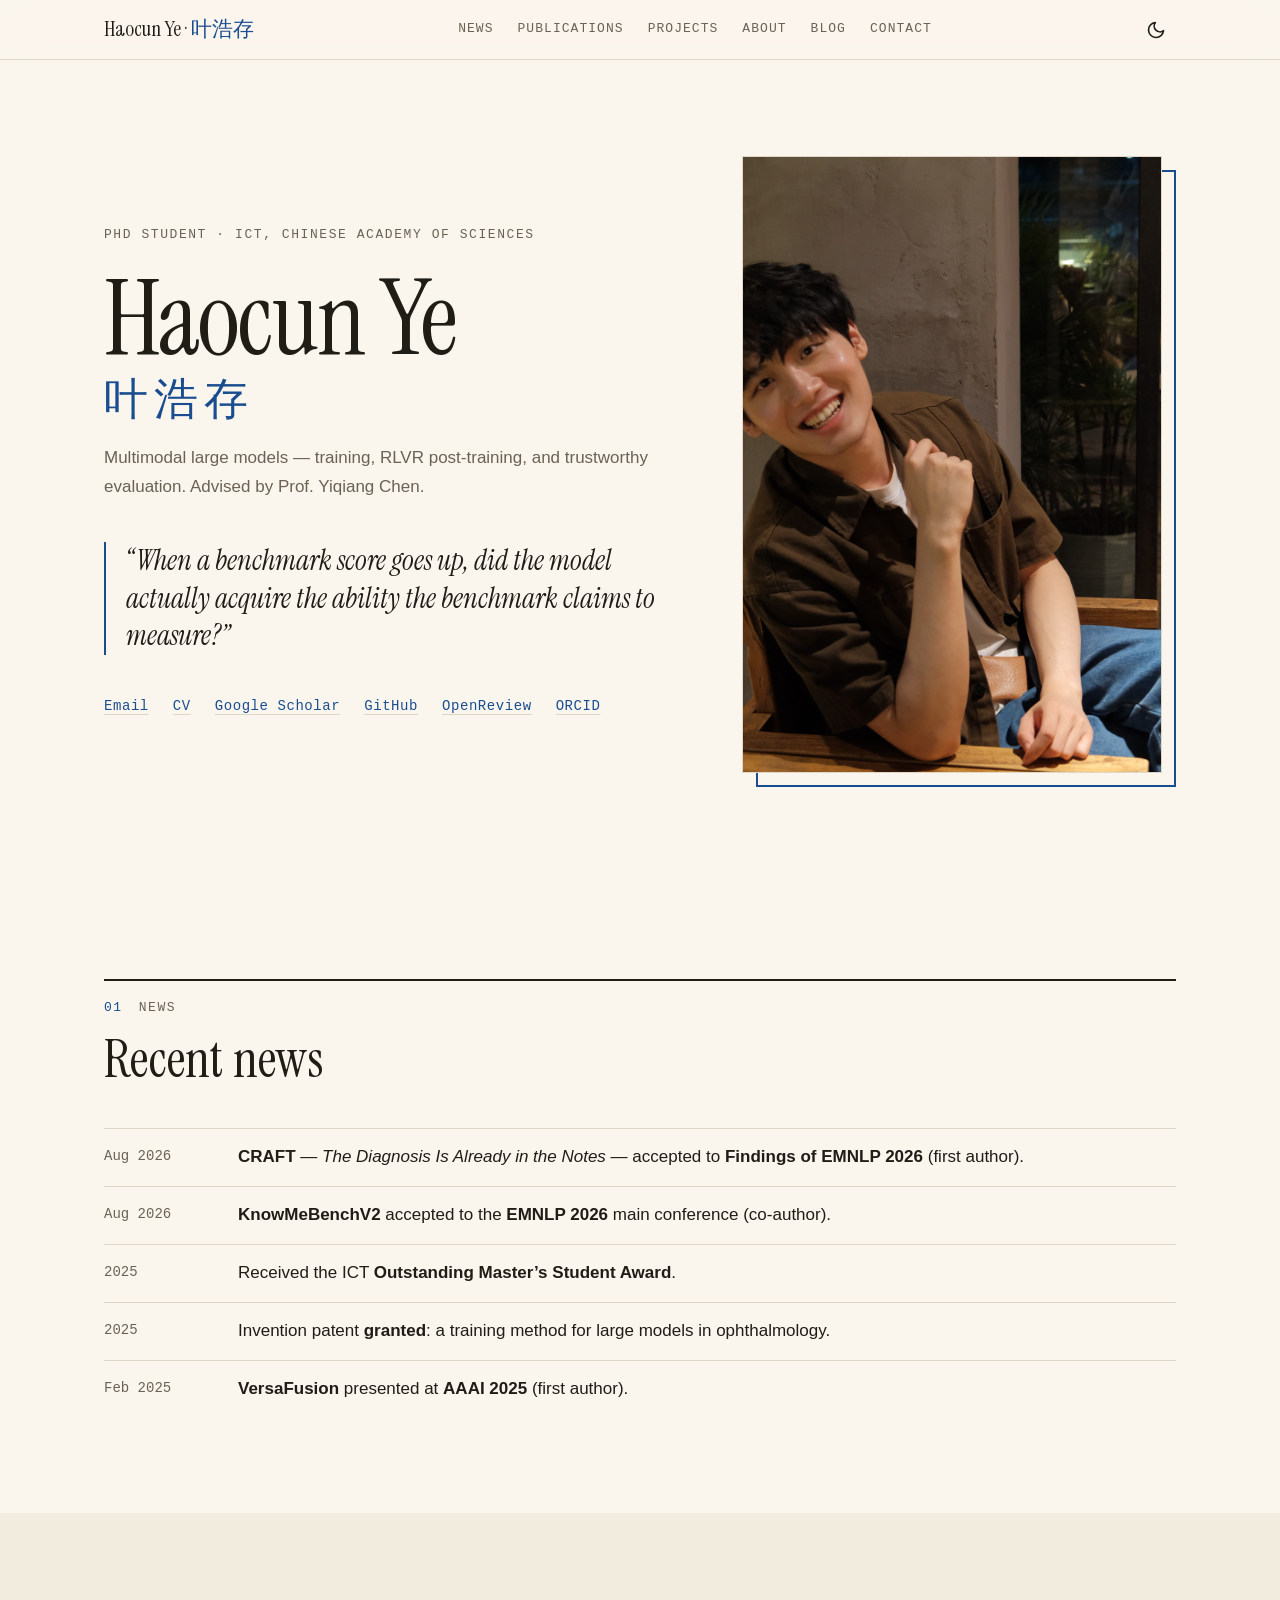
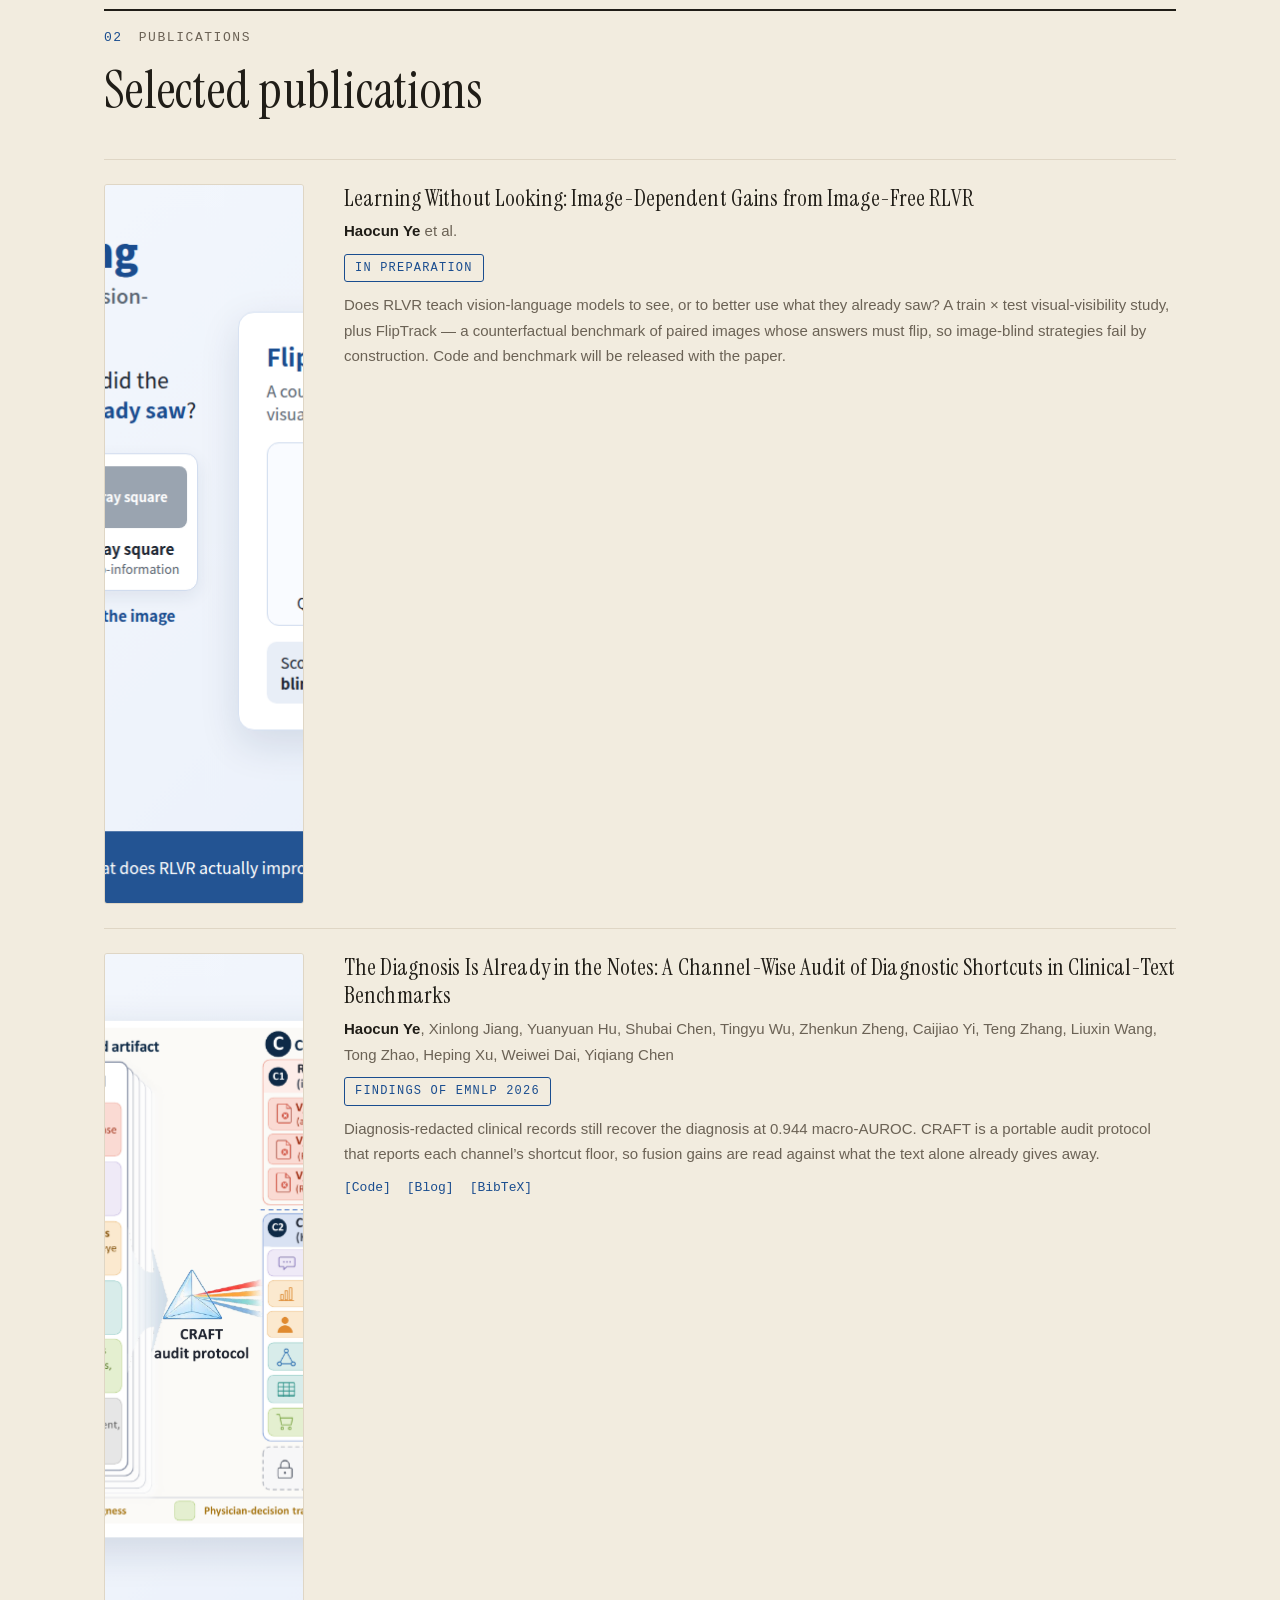
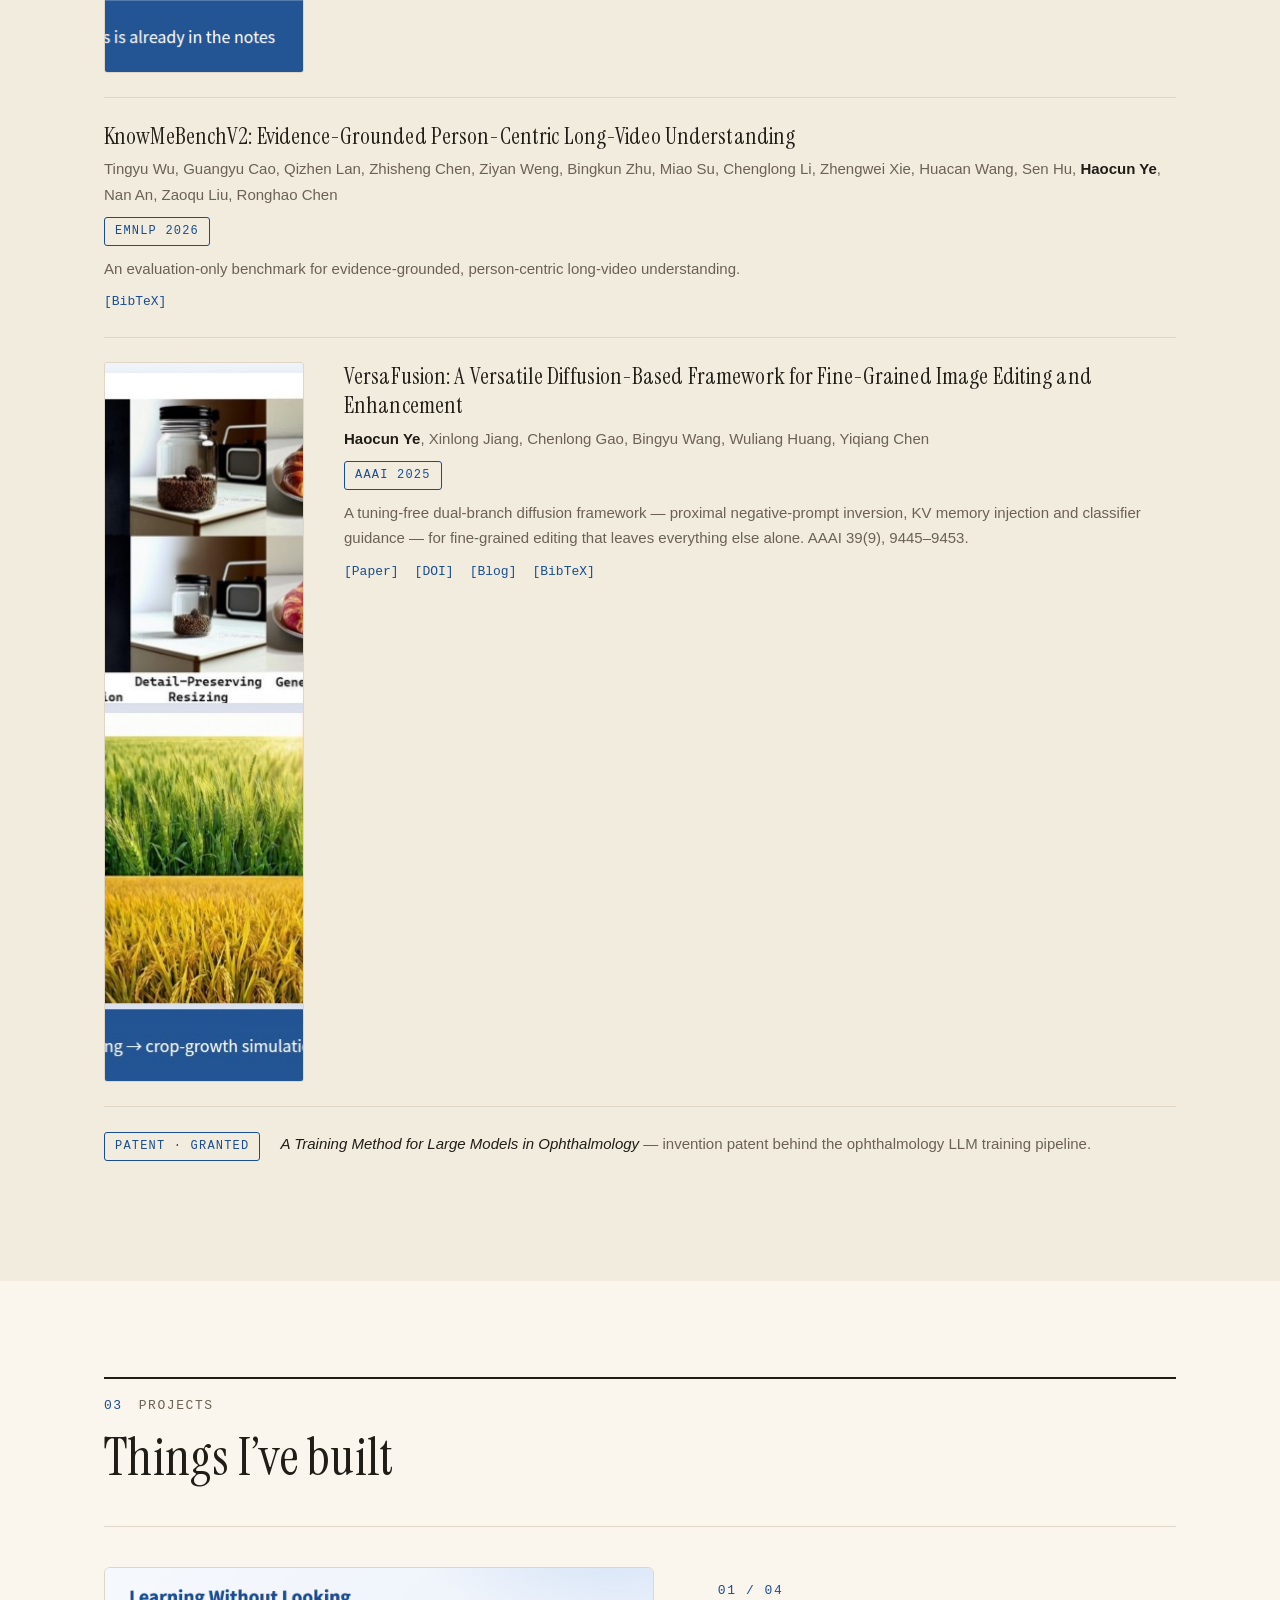
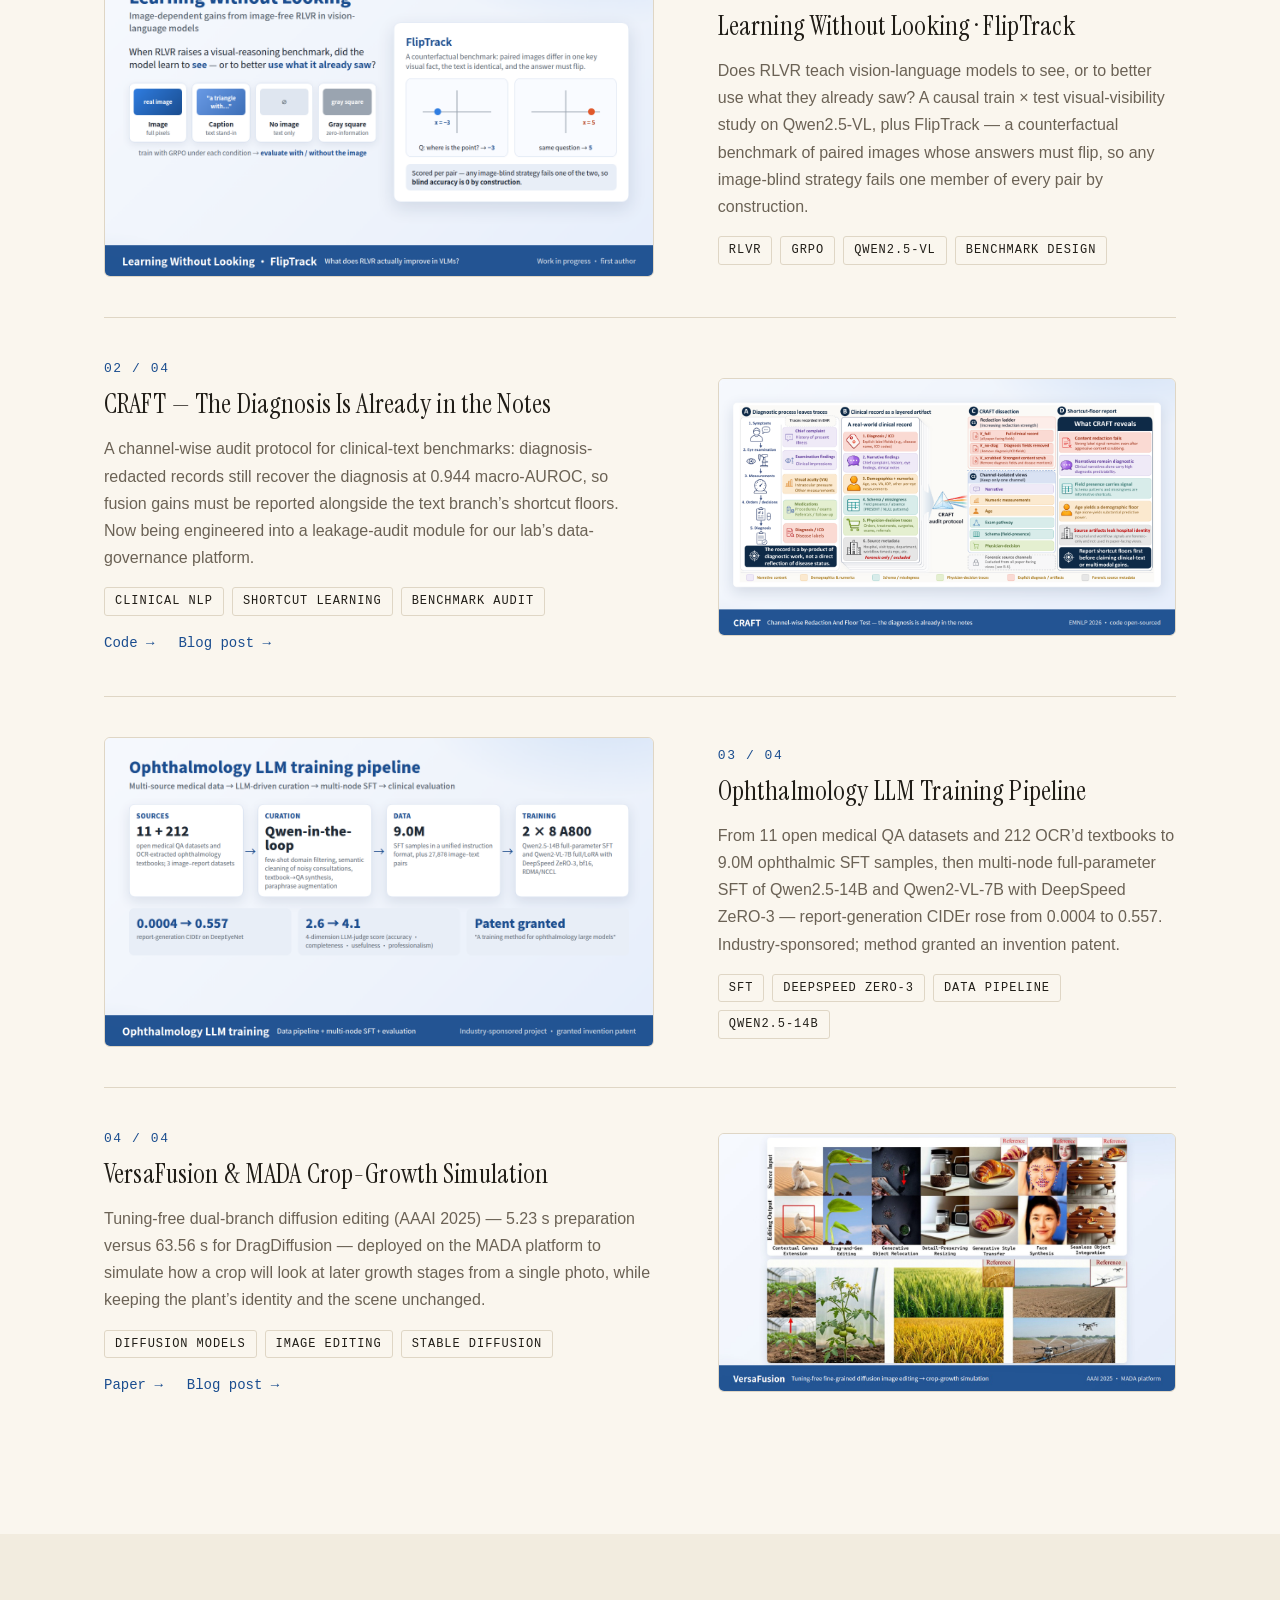
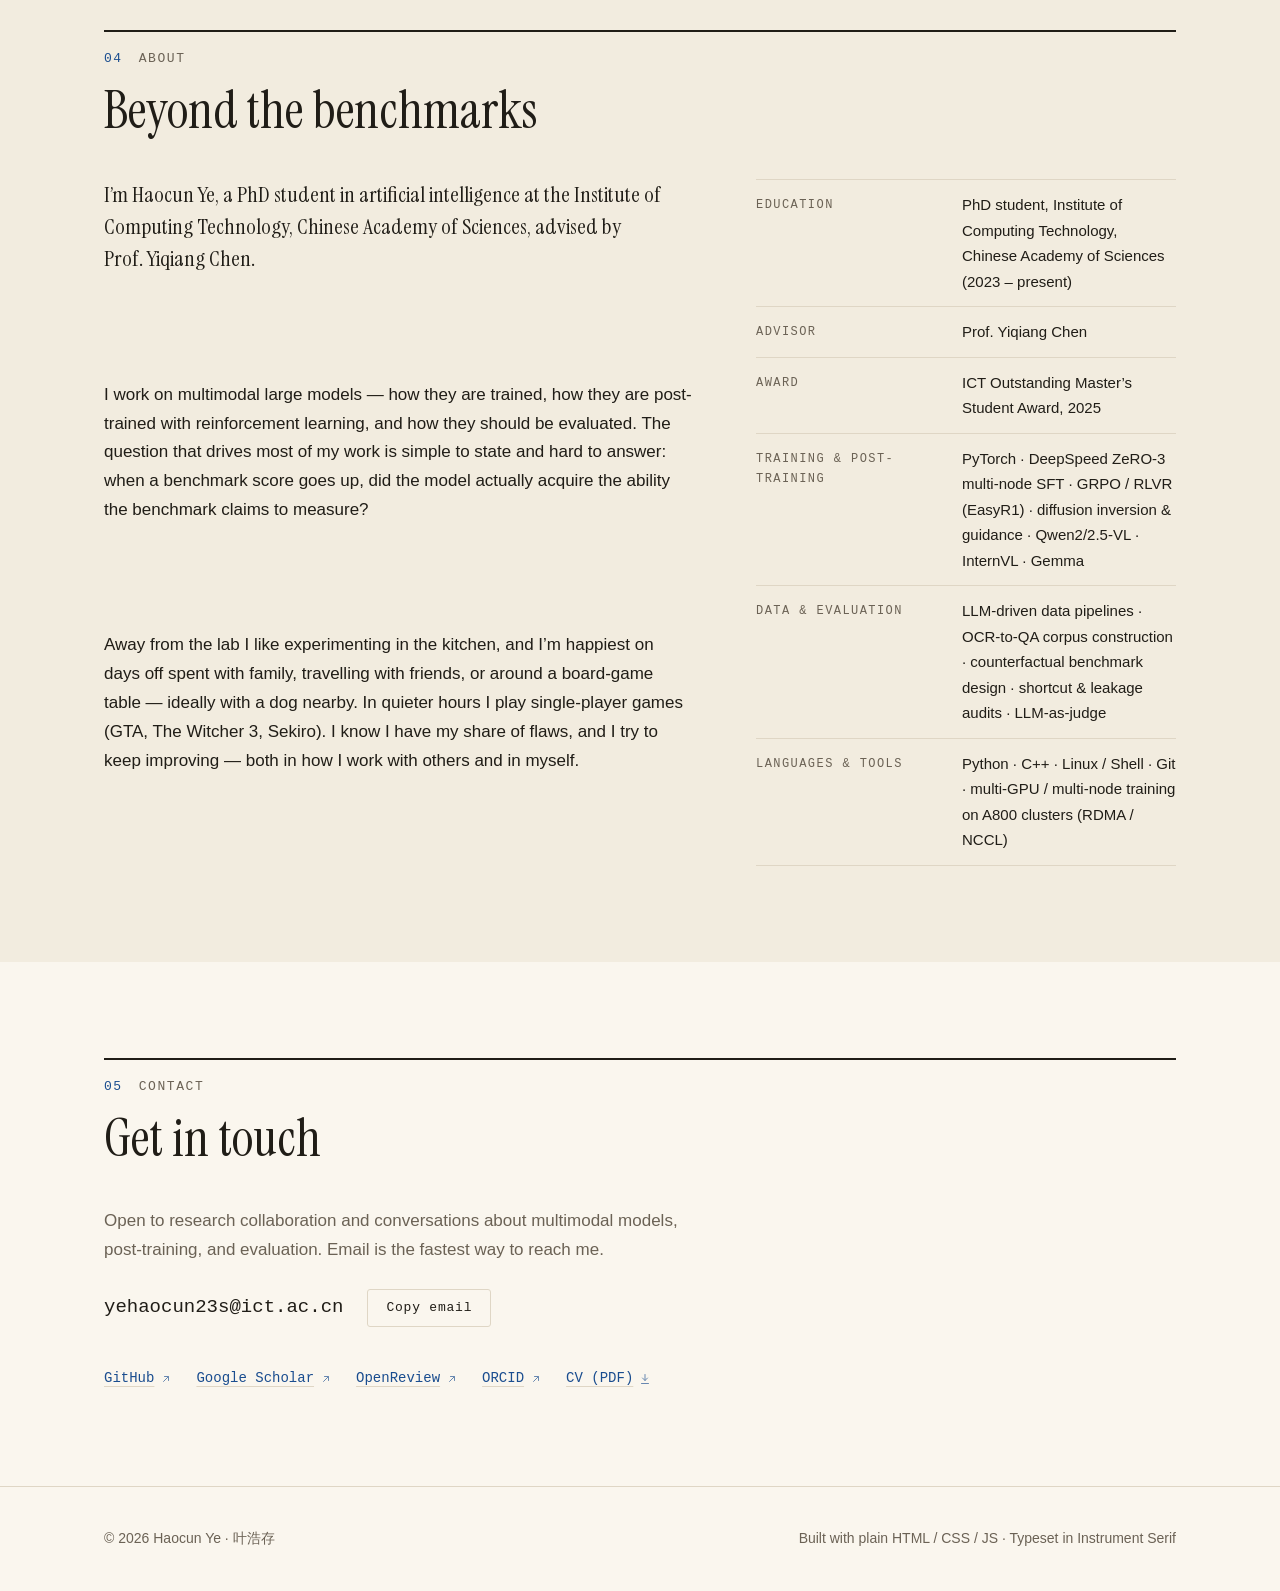
==== commit 02c92417: "修复多智能体审查确认的 16 处问题 高危:BibTeX 展开在窄屏撑破页面(flex min-width/grid minmax 修复)。 中危:博客首页补全 OG 标签、主题按钮 aria-pre" ====
--- a/index.html
+++ b/index.html
@@ -24,6 +24,8 @@
   <!-- Theme restore: runs before CSS so dark-mode users never see a light flash -->
   <script>
     (function () {
+      /* JS 标记先于 CSS 生效,慢网络下 .reveal 内容不会先显后隐再浮现 */
+      document.documentElement.classList.add('js');
       try {
         var t = localStorage.getItem('theme');
         if (t === 'light' || t === 'dark') document.documentElement.dataset.theme = t;
@@ -50,7 +52,7 @@
       </nav>
 
       <div class="header-actions">
-        <button class="theme-toggle" type="button" aria-label="Toggle dark / light theme">
+        <button class="theme-toggle" type="button" aria-label="Dark theme" aria-pressed="false">
           <svg class="icon-moon" width="20" height="20" viewBox="0 0 24 24" fill="none" stroke="currentColor" stroke-width="2" stroke-linecap="round" stroke-linejoin="round" aria-hidden="true">
             <path d="M21 12.79A9 9 0 1 1 11.21 3 7 7 0 0 0 21 12.79z"/>
           </svg>
@@ -177,7 +179,8 @@
                and Chen, Yiqiang},
   booktitle = {Findings of the Association for Computational Linguistics:
                EMNLP 2026},
-  year      = {2026}
+  year      = {2026},
+  note      = {Code: \url{https://github.com/yhc98002-bit/The-Diagnosis-Is-Already-in-the-Notes}}
 }</pre>
                   </details>
                 </div>
@@ -238,7 +241,8 @@
   number    = {9},
   pages     = {9445--9453},
   year      = {2025},
-  doi       = {10.1609/aaai.v39i9.33023}
+  doi       = {10.1609/aaai.v39i9.33023},
+  url       = {https://ojs.aaai.org/index.php/AAAI/article/view/33023}
 }</pre>
                   </details>
                 </div>
--- a/css/style.css
+++ b/css/style.css
@@ -44,7 +44,6 @@
   /* Warm paper (light, default) */
   --color-bg: #faf6ee;
   --color-surface: #f2ecdf;
-  --color-card: #fffcf5;
   --color-text: #201d17;
   --color-text-secondary: #6b6255;
   --color-border: #dfd6c5;
@@ -87,7 +86,6 @@
 [data-theme="dark"] {
   --color-bg: #171511;
   --color-surface: #1e1b16;
-  --color-card: #24201a;
   --color-text: #ede7db;
   --color-text-secondary: #a79e8d;
   --color-border: #423c31;
@@ -105,7 +103,6 @@
   :root:not([data-theme="light"]):not([data-theme="dark"]) {
     --color-bg: #171511;
     --color-surface: #1e1b16;
-    --color-card: #24201a;
     --color-text: #ede7db;
     --color-text-secondary: #a79e8d;
     --color-border: #423c31;
@@ -695,7 +692,14 @@
 }
 
 .pub-bib {
-  display: inline-block;
+  /* 作为 .pub-links 的 flex 子项:允许收缩,展开时独占一行,
+     否则 pre 的 min-content 宽度会把整页撑出横向滚动 */
+  min-width: 0;
+  max-width: 100%;
+}
+
+.pub-bib[open] {
+  flex-basis: 100%;
 }
 
 .pub-bib summary {
@@ -727,11 +731,6 @@
   line-height: 1.5;
 }
 
-/* BibTeX panel needs the full row width below the entry text */
-.pub-item .pub-bib[open] {
-  display: block;
-}
-
 .pub-patent {
   padding: var(--space-3) 0;
   border-top: 1px solid var(--color-border);
@@ -750,7 +749,8 @@
 @media (min-width: 768px) {
   .pub-item {
     display: grid;
-    grid-template-columns: 200px 1fr;
+    /* minmax(0,1fr):防止 BibTeX pre 的固有宽度把网格列撑破 */
+    grid-template-columns: 200px minmax(0, 1fr);
     gap: var(--space-4);
     padding: var(--space-3) 0;
   }
@@ -1195,18 +1195,6 @@
   color: var(--color-text-secondary);
 }
 
-.post-cover {
-  margin: 0 0 var(--space-4);
-}
-
-.post-cover img {
-  display: block;
-  width: 100%;
-  height: auto;
-  border: 1px solid var(--color-border);
-  border-radius: var(--radius);
-}
-
 .post-body hr {
   border: none;
   border-top: 1px solid var(--color-border);
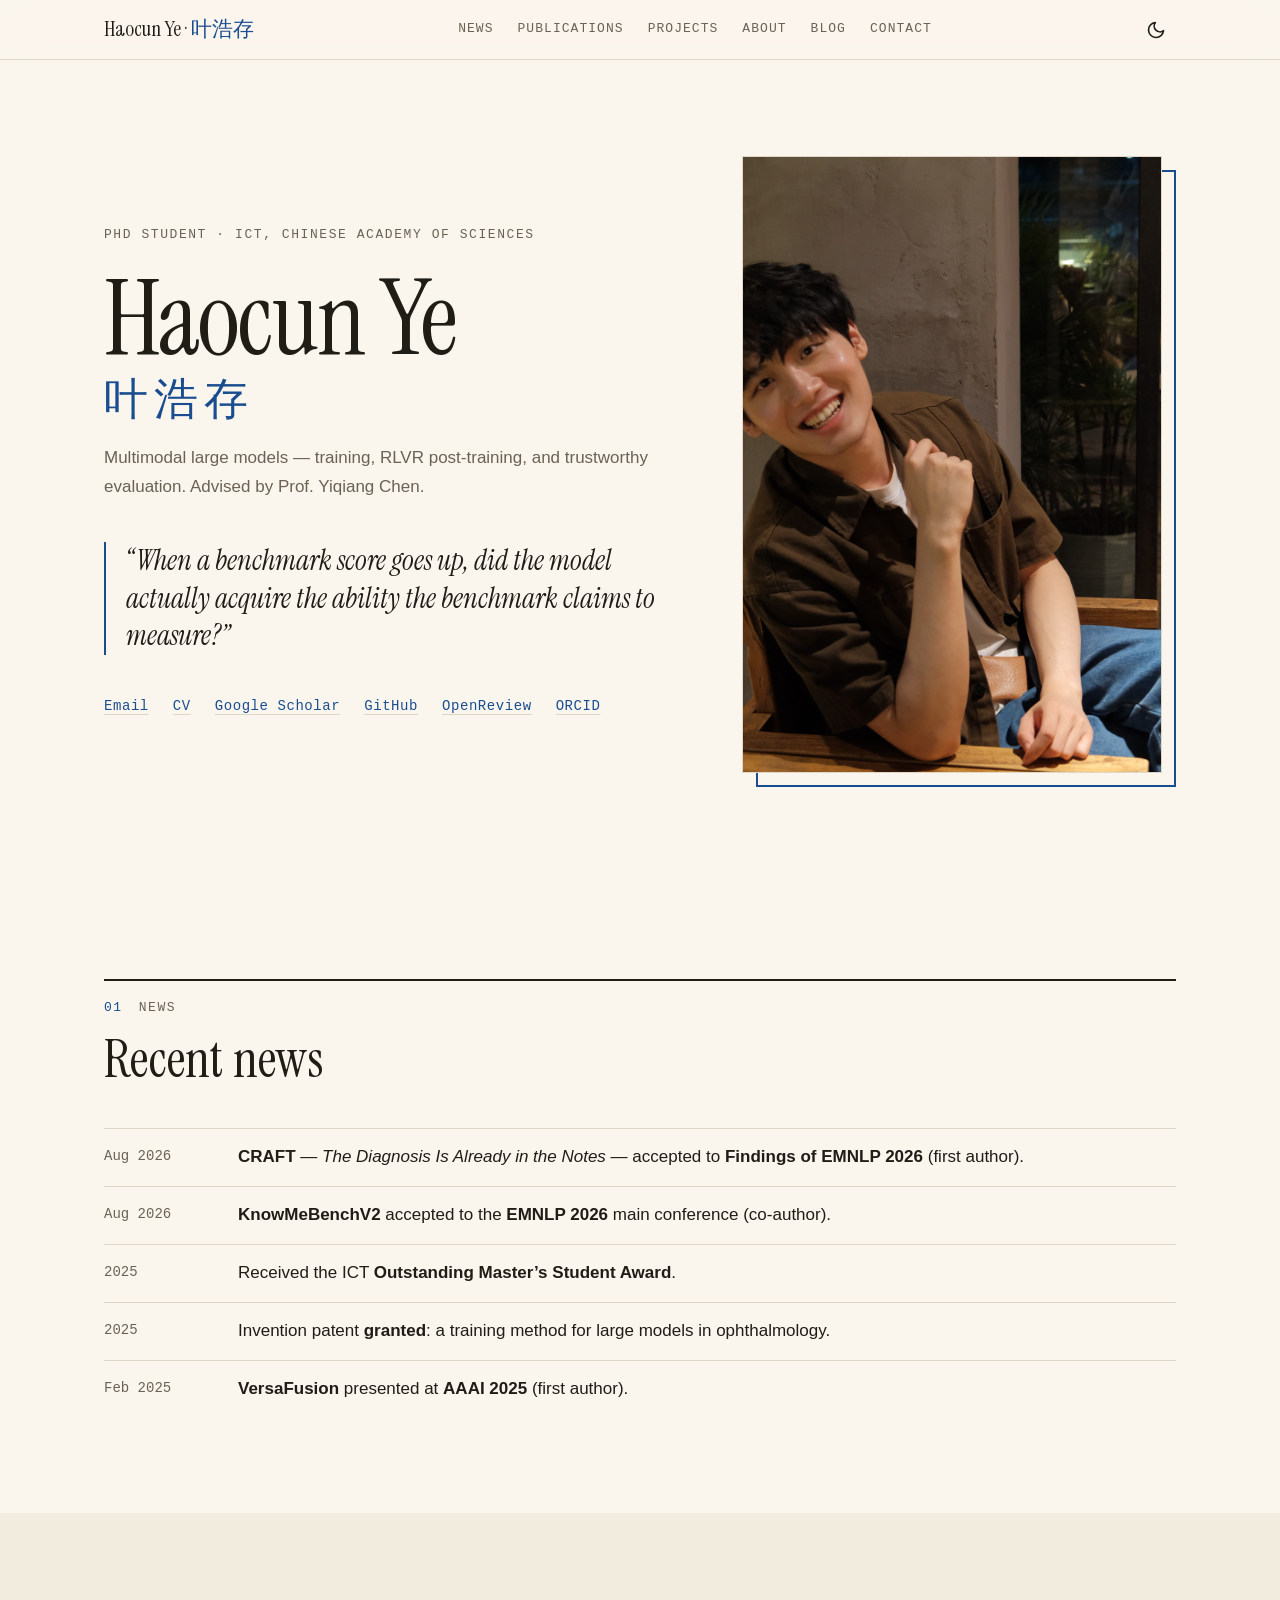
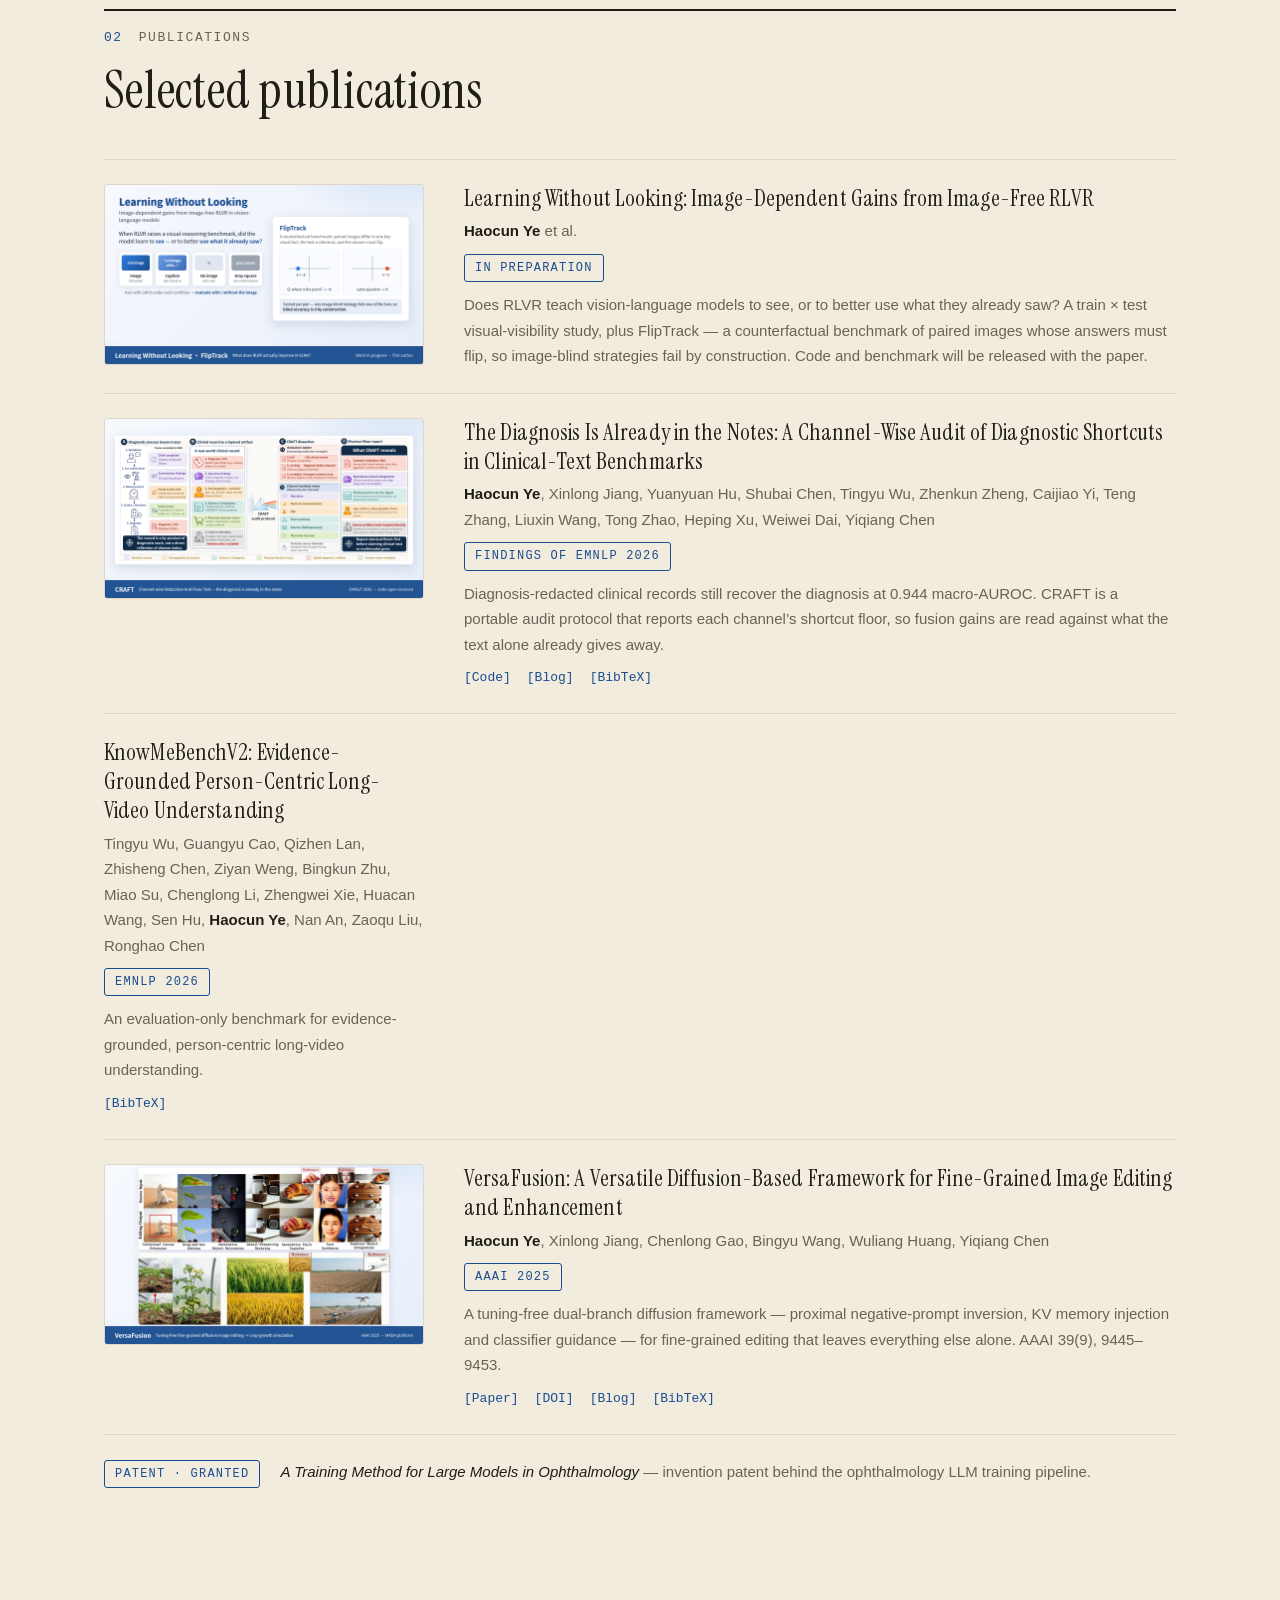
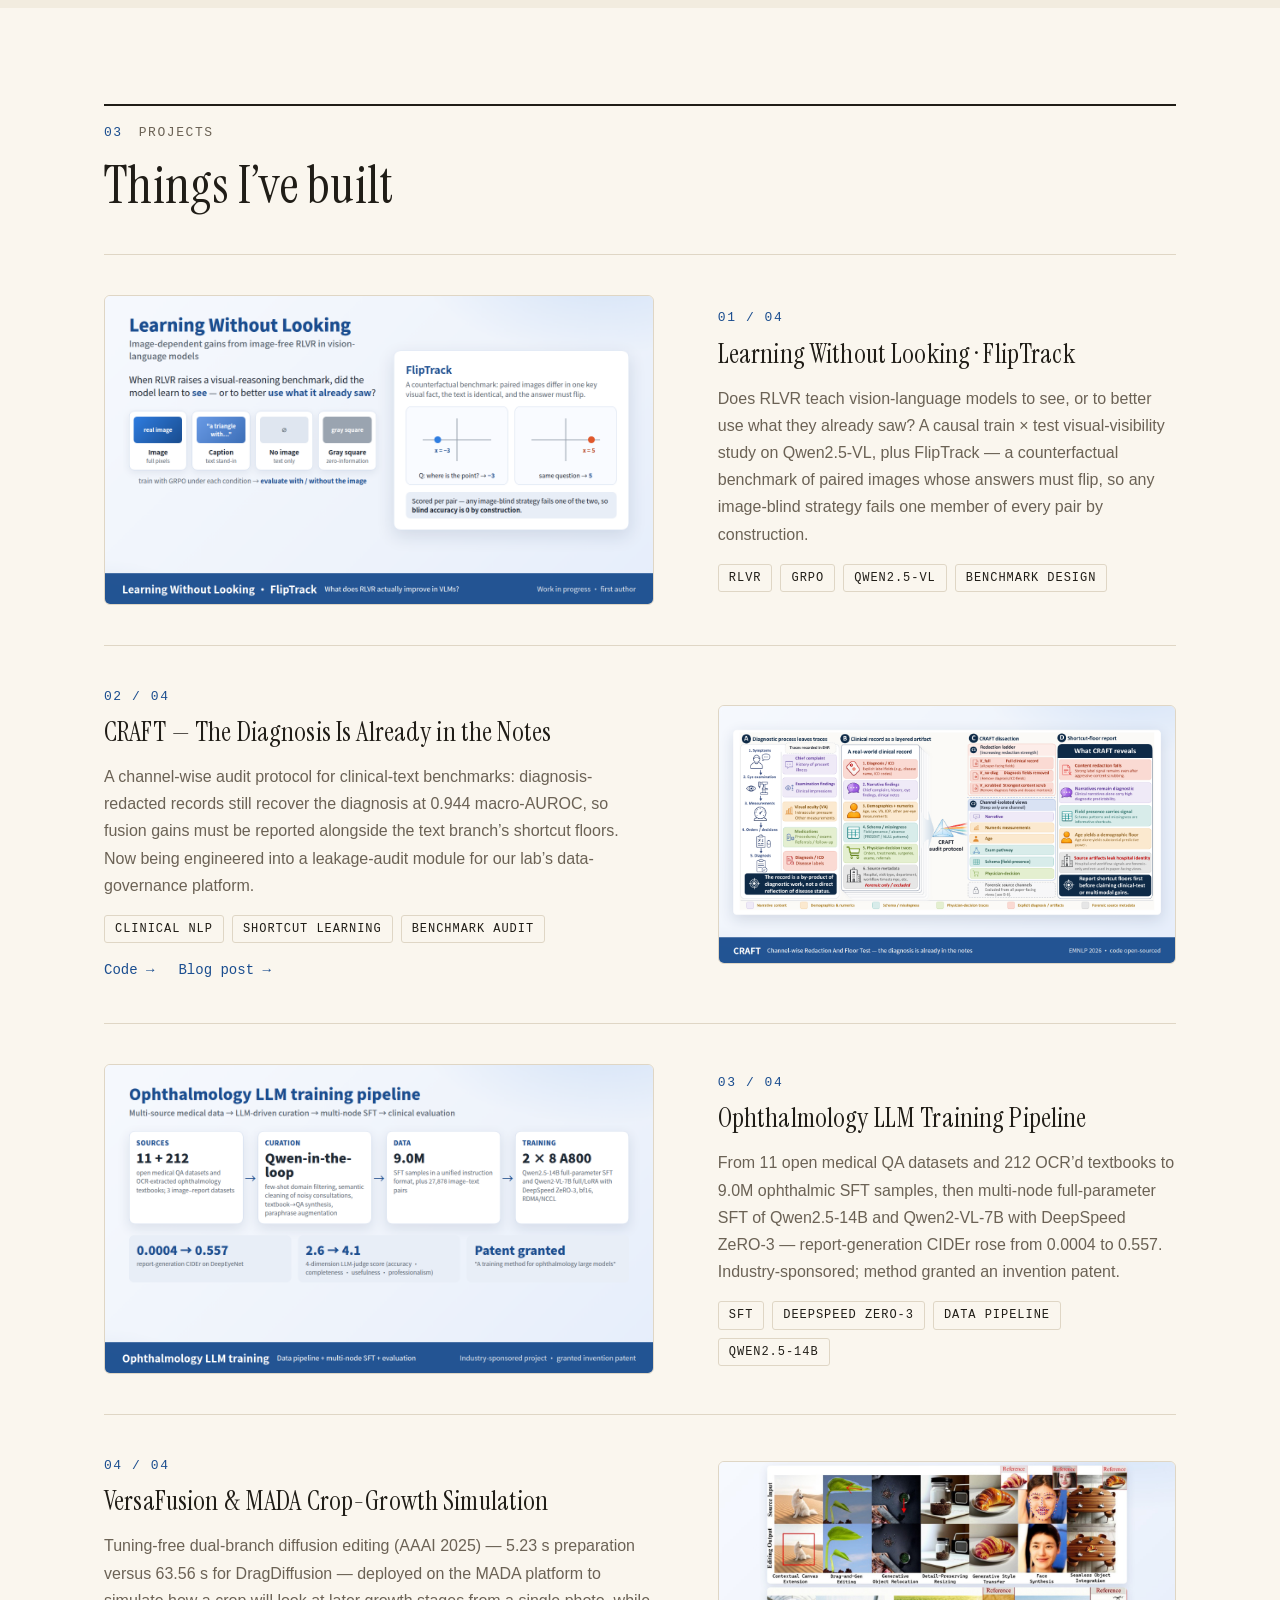
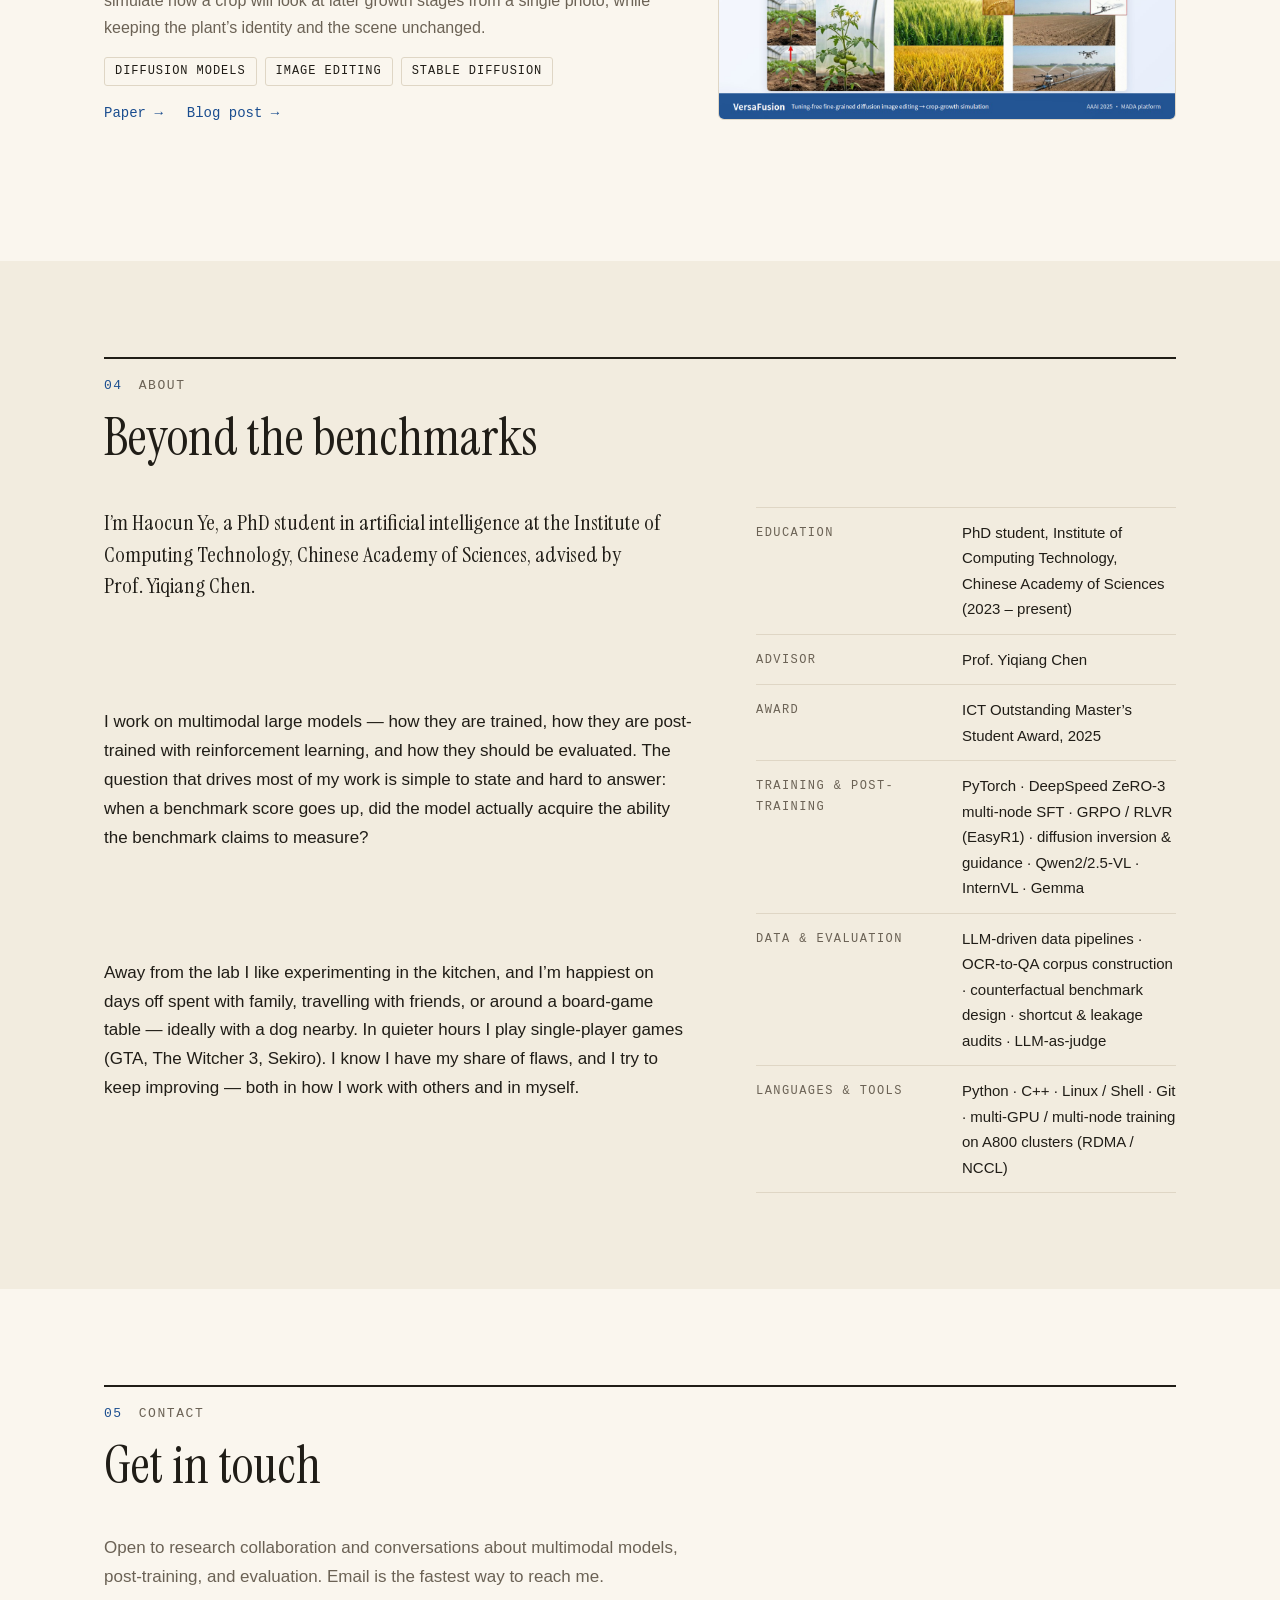
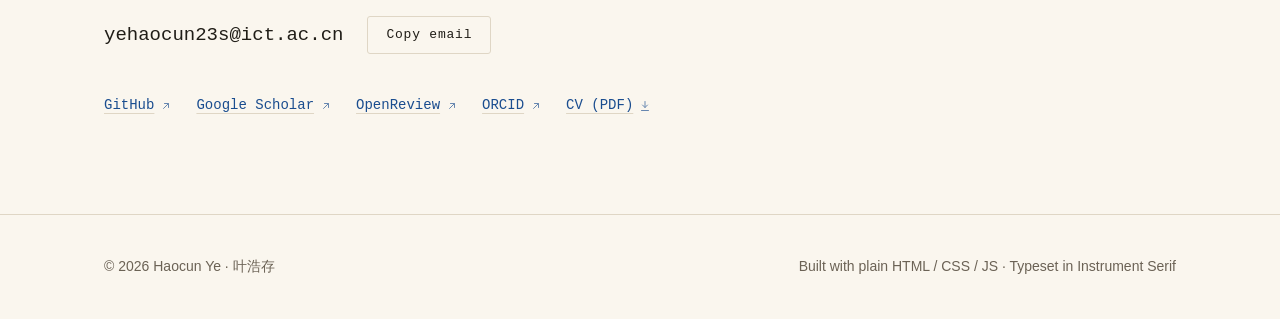
==== commit b27578b7: "SEO:标题/简介改为 Haocun Ye Homepage,加结构化数据、sitemap、robots、canonical Co-Authored-By: Claude Fable 5 <norep" ====
--- a/index.html
+++ b/index.html
@@ -3,16 +3,59 @@
 <head>
   <meta charset="UTF-8">
   <meta name="viewport" content="width=device-width, initial-scale=1.0">
-  <title>Haocun Ye · 叶浩存 — Multimodal LLMs, Post-Training &amp; Evaluation</title>
-  <meta name="description" content="Haocun Ye — PhD student at ICT, Chinese Academy of Sciences, working on the training, post-training and trustworthy evaluation of multimodal large models; first author at AAAI 2025 and EMNLP 2026.">
+  <title>Haocun Ye — Homepage · 叶浩存 | Multimodal LLMs, ICT CAS</title>
+  <meta name="description" content="Haocun Ye's homepage (叶浩存) — PhD student at ICT, Chinese Academy of Sciences. Multimodal large models: training, RLVR post-training, and trustworthy evaluation. First author at AAAI 2025 and EMNLP 2026.">
+  <link rel="canonical" href="https://yhc98002-bit.github.io/">
   <meta name="theme-color" media="(prefers-color-scheme: light)" content="#faf6ee">
   <meta name="theme-color" media="(prefers-color-scheme: dark)" content="#171511">
 
   <meta property="og:type" content="website">
-  <meta property="og:title" content="Haocun Ye · 叶浩存">
-  <meta property="og:description" content="PhD student at ICT, Chinese Academy of Sciences — training, post-training and trustworthy evaluation of multimodal large models.">
+  <meta property="og:site_name" content="Haocun Ye Homepage">
+  <meta property="og:title" content="Haocun Ye — Homepage · 叶浩存">
+  <meta property="og:description" content="Haocun Ye's homepage — PhD student at ICT, Chinese Academy of Sciences, working on multimodal large models.">
   <meta property="og:url" content="https://yhc98002-bit.github.io/">
   <meta property="og:image" content="https://yhc98002-bit.github.io/assets/images/og-image.png">
+
+  <!-- 结构化数据:帮助 Google 把这个站识别为「Haocun Ye 的个人主页」
+       并与 Scholar/GitHub/ORCID 档案关联 -->
+  <script type="application/ld+json">
+  {
+    "@context": "https://schema.org",
+    "@graph": [
+      {
+        "@type": "WebSite",
+        "name": "Haocun Ye Homepage",
+        "alternateName": ["叶浩存的个人主页", "Haocun Ye's Homepage"],
+        "url": "https://yhc98002-bit.github.io/"
+      },
+      {
+        "@type": "Person",
+        "name": "Haocun Ye",
+        "alternateName": "叶浩存",
+        "url": "https://yhc98002-bit.github.io/",
+        "image": "https://yhc98002-bit.github.io/assets/images/photo-portrait.jpg",
+        "email": "mailto:yehaocun23s@ict.ac.cn",
+        "jobTitle": "PhD student",
+        "affiliation": {
+          "@type": "Organization",
+          "name": "Institute of Computing Technology, Chinese Academy of Sciences"
+        },
+        "knowsAbout": [
+          "Multimodal large language models",
+          "Reinforcement learning with verifiable rewards",
+          "Benchmark evaluation",
+          "Diffusion models"
+        ],
+        "sameAs": [
+          "https://scholar.google.com/citations?user=CaPPENgAAAAJ",
+          "https://github.com/yhc98002-bit",
+          "https://openreview.net/profile?id=~Haocun_Ye1",
+          "https://orcid.org/0009-0007-2242-3054"
+        ]
+      }
+    ]
+  }
+  </script>
 
   <link rel="icon" href="favicon.svg" type="image/svg+xml">
   <link rel="icon" href="favicon.ico" sizes="48x48">
--- a/css/style.css
+++ b/css/style.css
@@ -637,8 +637,9 @@
 .pub-thumb img {
   display: block;
   width: 100%;
-  aspect-ratio: 16 / 9;
-  object-fit: cover;
+  /* height:auto 必须显式写:否则 HTML 的 height 属性会把图片
+     拉成 200×720 的竖条;封面本身就是 16:9,完整显示即可 */
+  height: auto;
   border: 1px solid var(--color-border);
   border-radius: var(--radius-sm);
 }
@@ -750,9 +751,11 @@
   .pub-item {
     display: grid;
     /* minmax(0,1fr):防止 BibTeX pre 的固有宽度把网格列撑破 */
-    grid-template-columns: 200px minmax(0, 1fr);
+    grid-template-columns: 280px minmax(0, 1fr);
     gap: var(--space-4);
     padding: var(--space-3) 0;
+    /* 顶对齐:缩略图与标题齐平,不随行高拉伸 */
+    align-items: start;
   }
 
   .pub-thumb {
@@ -761,6 +764,12 @@
 
   .pub-item--no-thumb {
     grid-template-columns: 1fr;
+  }
+}
+
+@media (min-width: 1080px) {
+  .pub-item {
+    grid-template-columns: 320px minmax(0, 1fr);
   }
 }
 
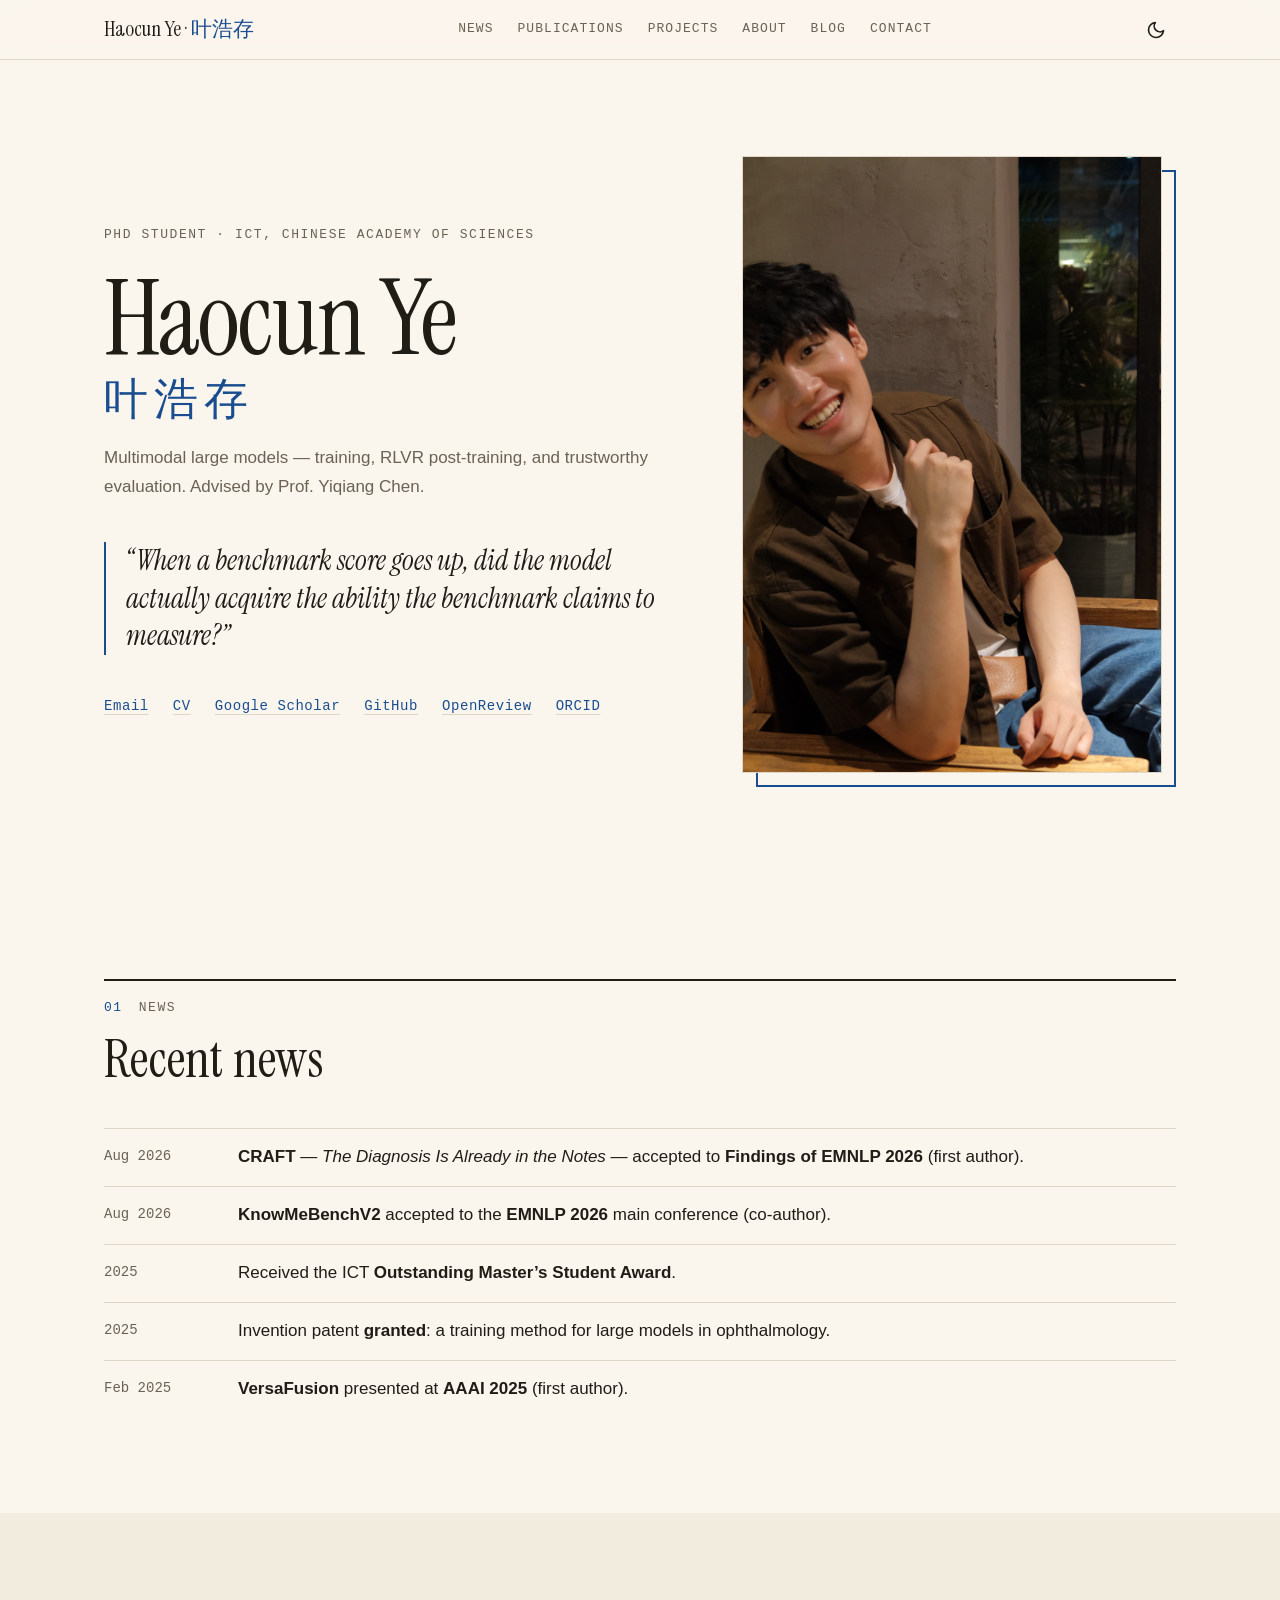
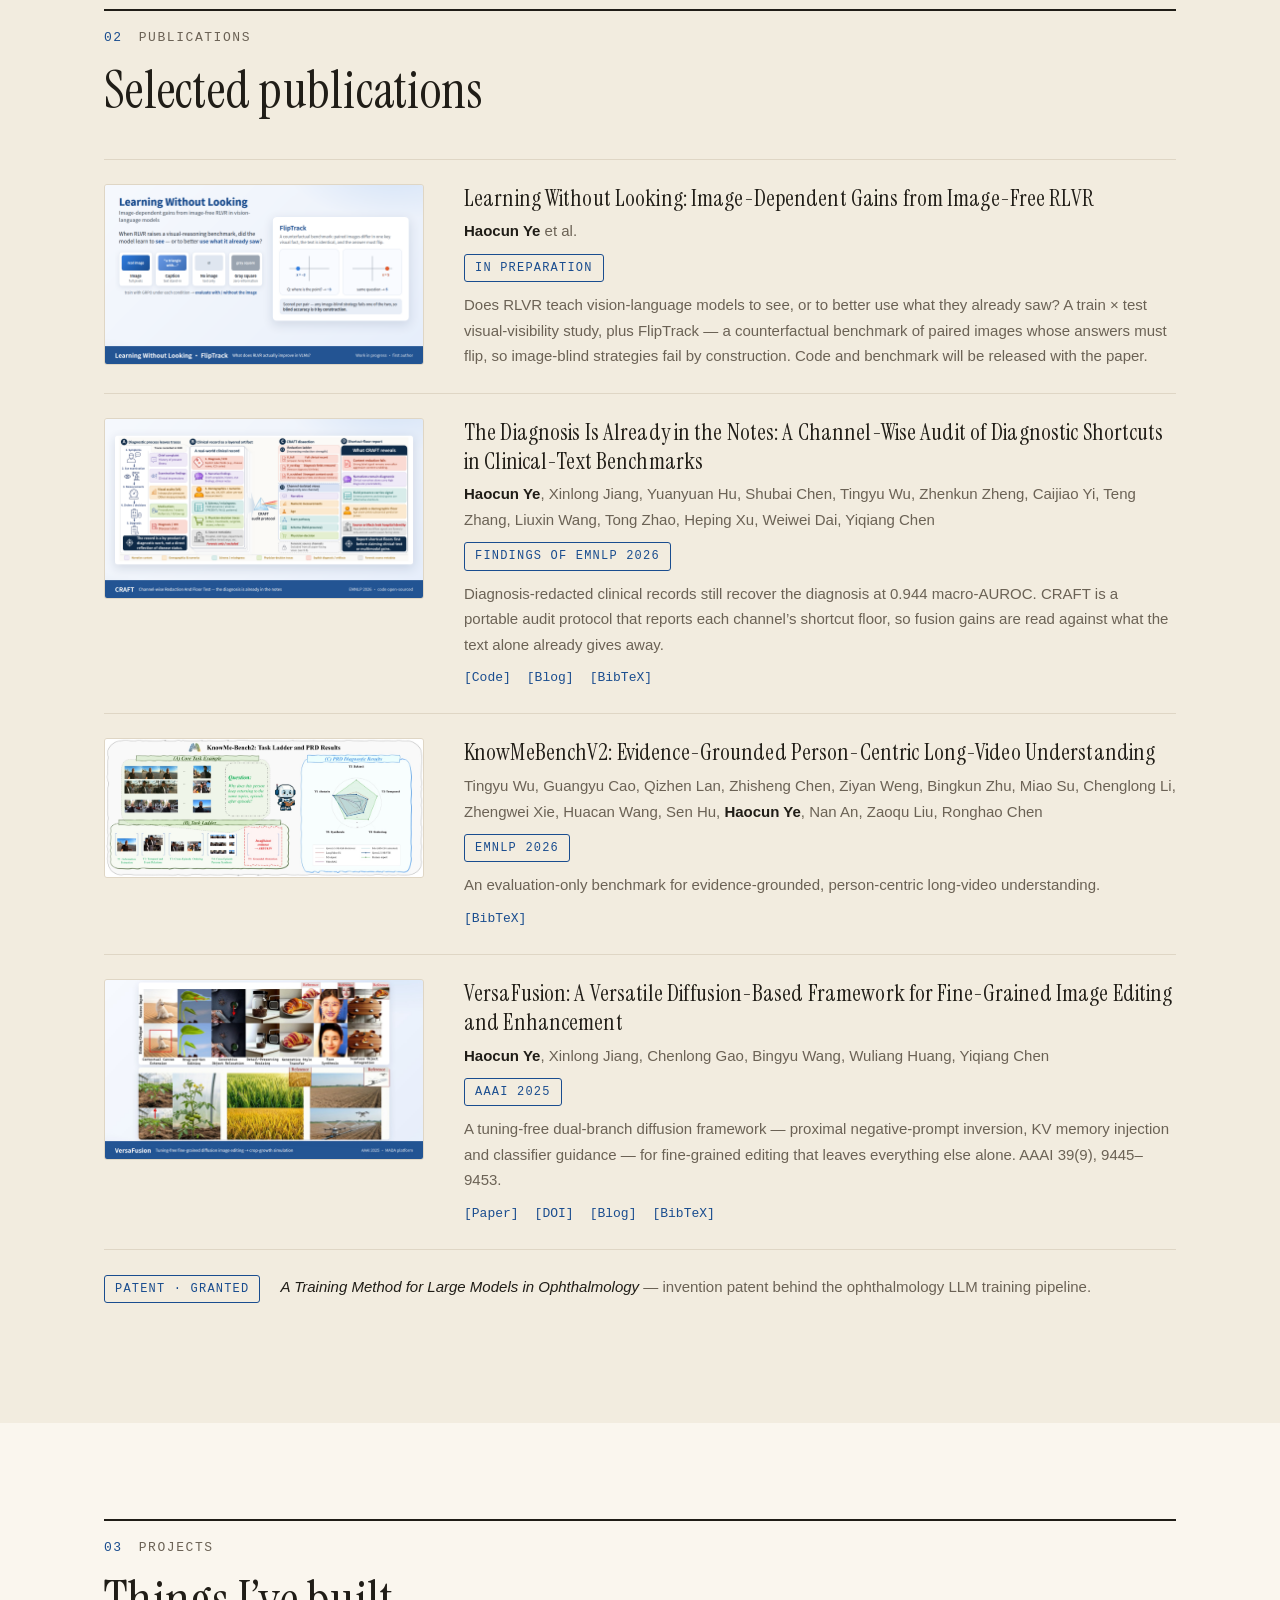
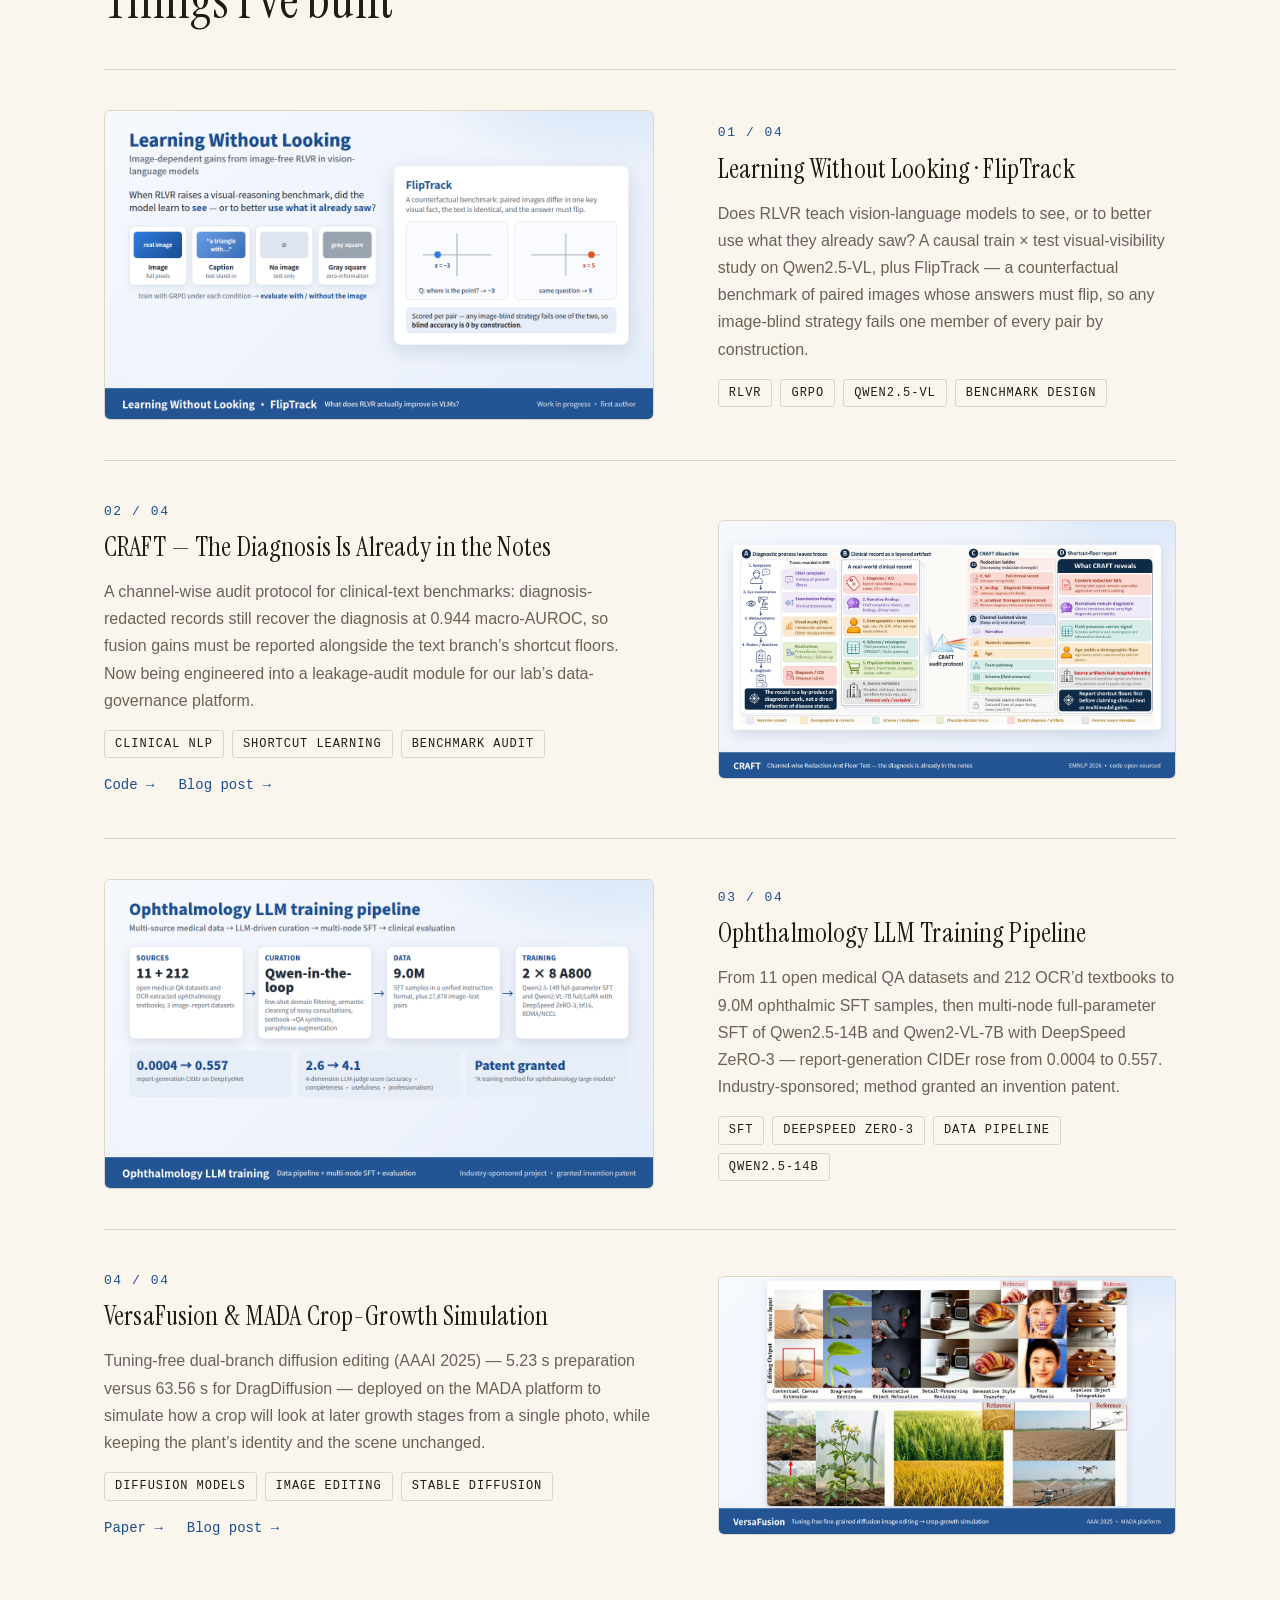
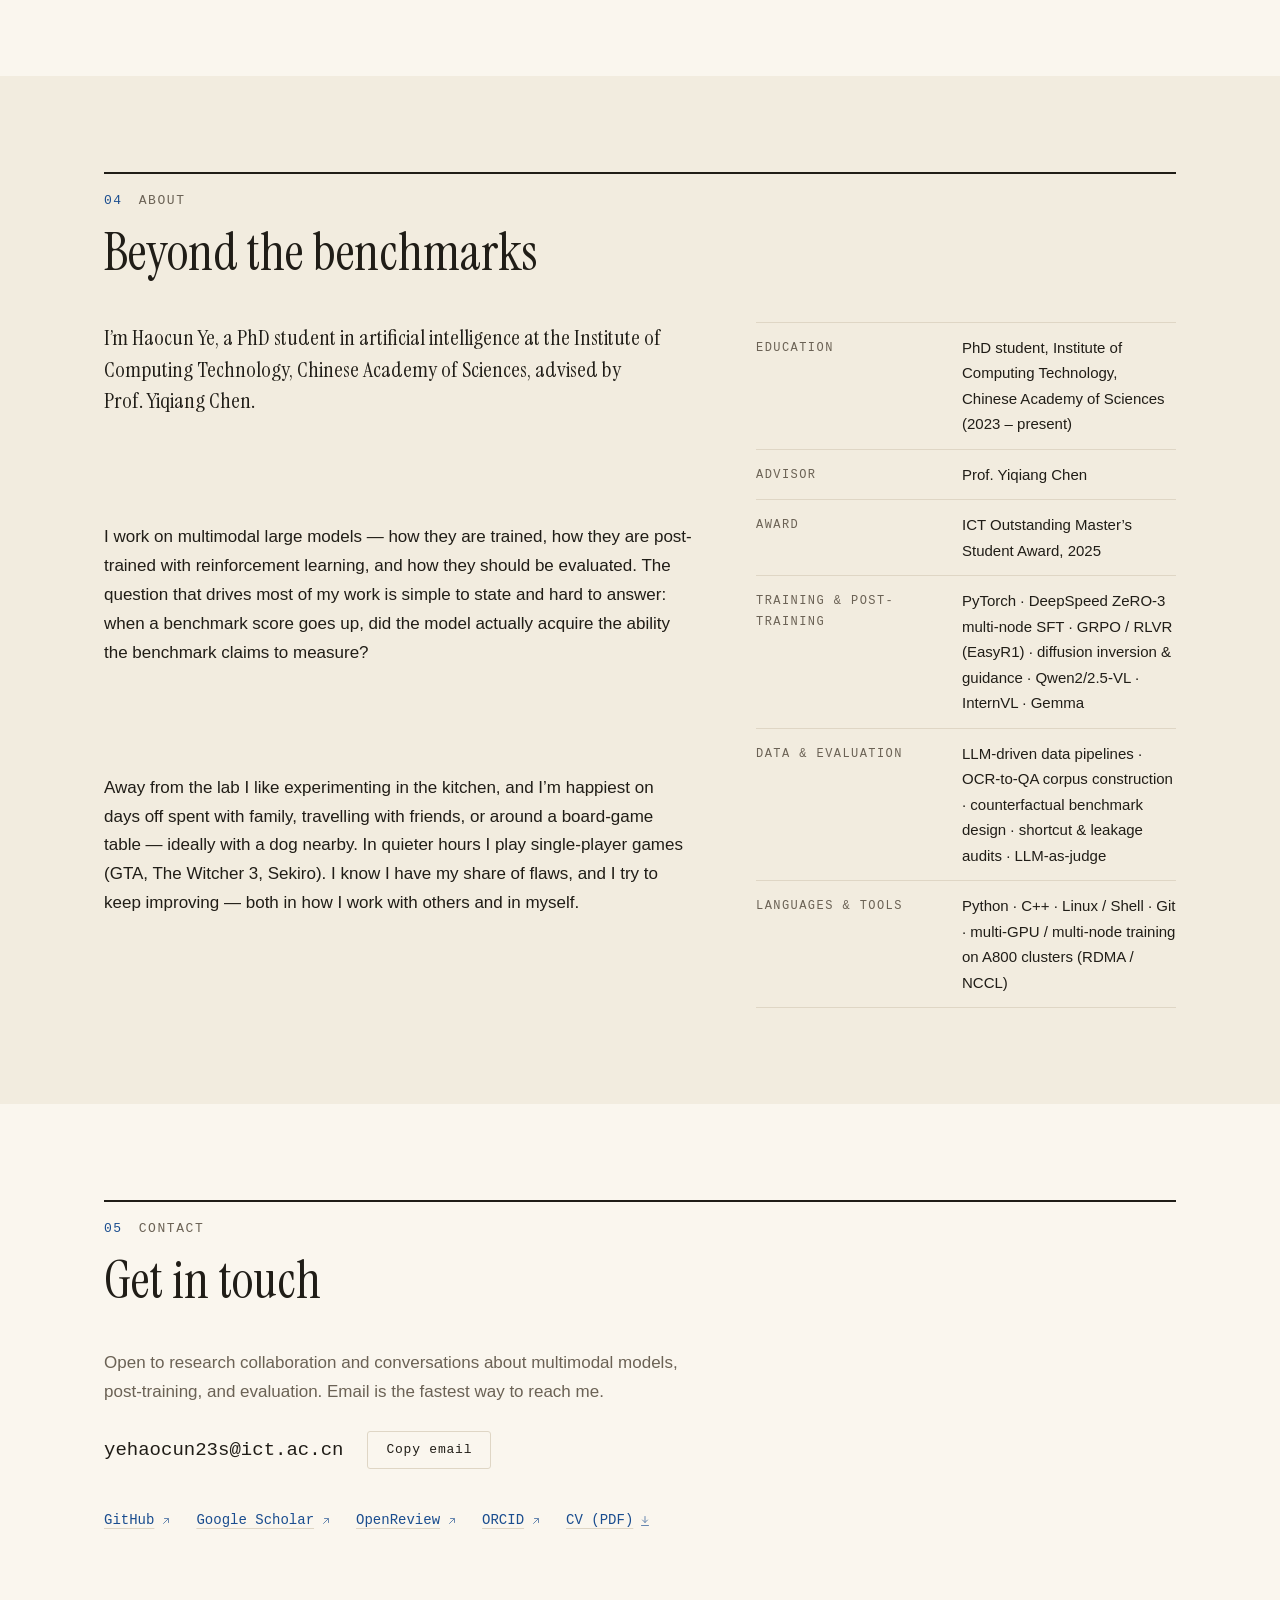
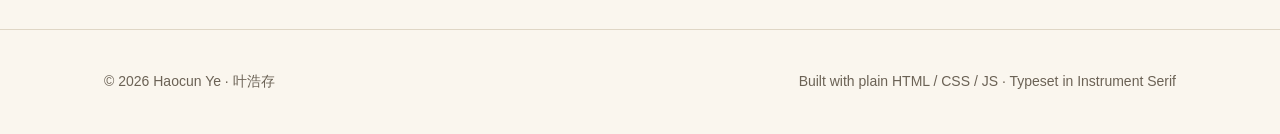
==== commit 03178405: "KnowMeBenchV2 出版物条目补充论文配图 Co-Authored-By: Claude Fable 5 <noreply@anthropic.com>" ====
--- a/index.html
+++ b/index.html
@@ -232,7 +232,10 @@
           </li>
 
           <li>
-            <article class="pub-item pub-item--no-thumb reveal">
+            <article class="pub-item reveal">
+              <div class="pub-thumb">
+                <img src="assets/images/pub-knowmebenchv2.jpg" width="1600" height="691" alt="KnowMeBenchV2 overview: five-task ladder from information extraction to grounded abstention, with per-task diagnostic results" loading="lazy">
+              </div>
               <div class="pub-body">
                 <h3 class="pub-title">KnowMeBenchV2: Evidence-Grounded Person-Centric Long-Video Understanding</h3>
                 <p class="pub-authors">Tingyu Wu, Guangyu Cao, Qizhen Lan, Zhisheng Chen, Ziyan Weng, Bingkun Zhu, Miao Su, Chenglong Li, Zhengwei Xie, Huacan Wang, Sen Hu, <strong>Haocun Ye</strong>, Nan An, Zaoqu Liu, Ronghao Chen</p>
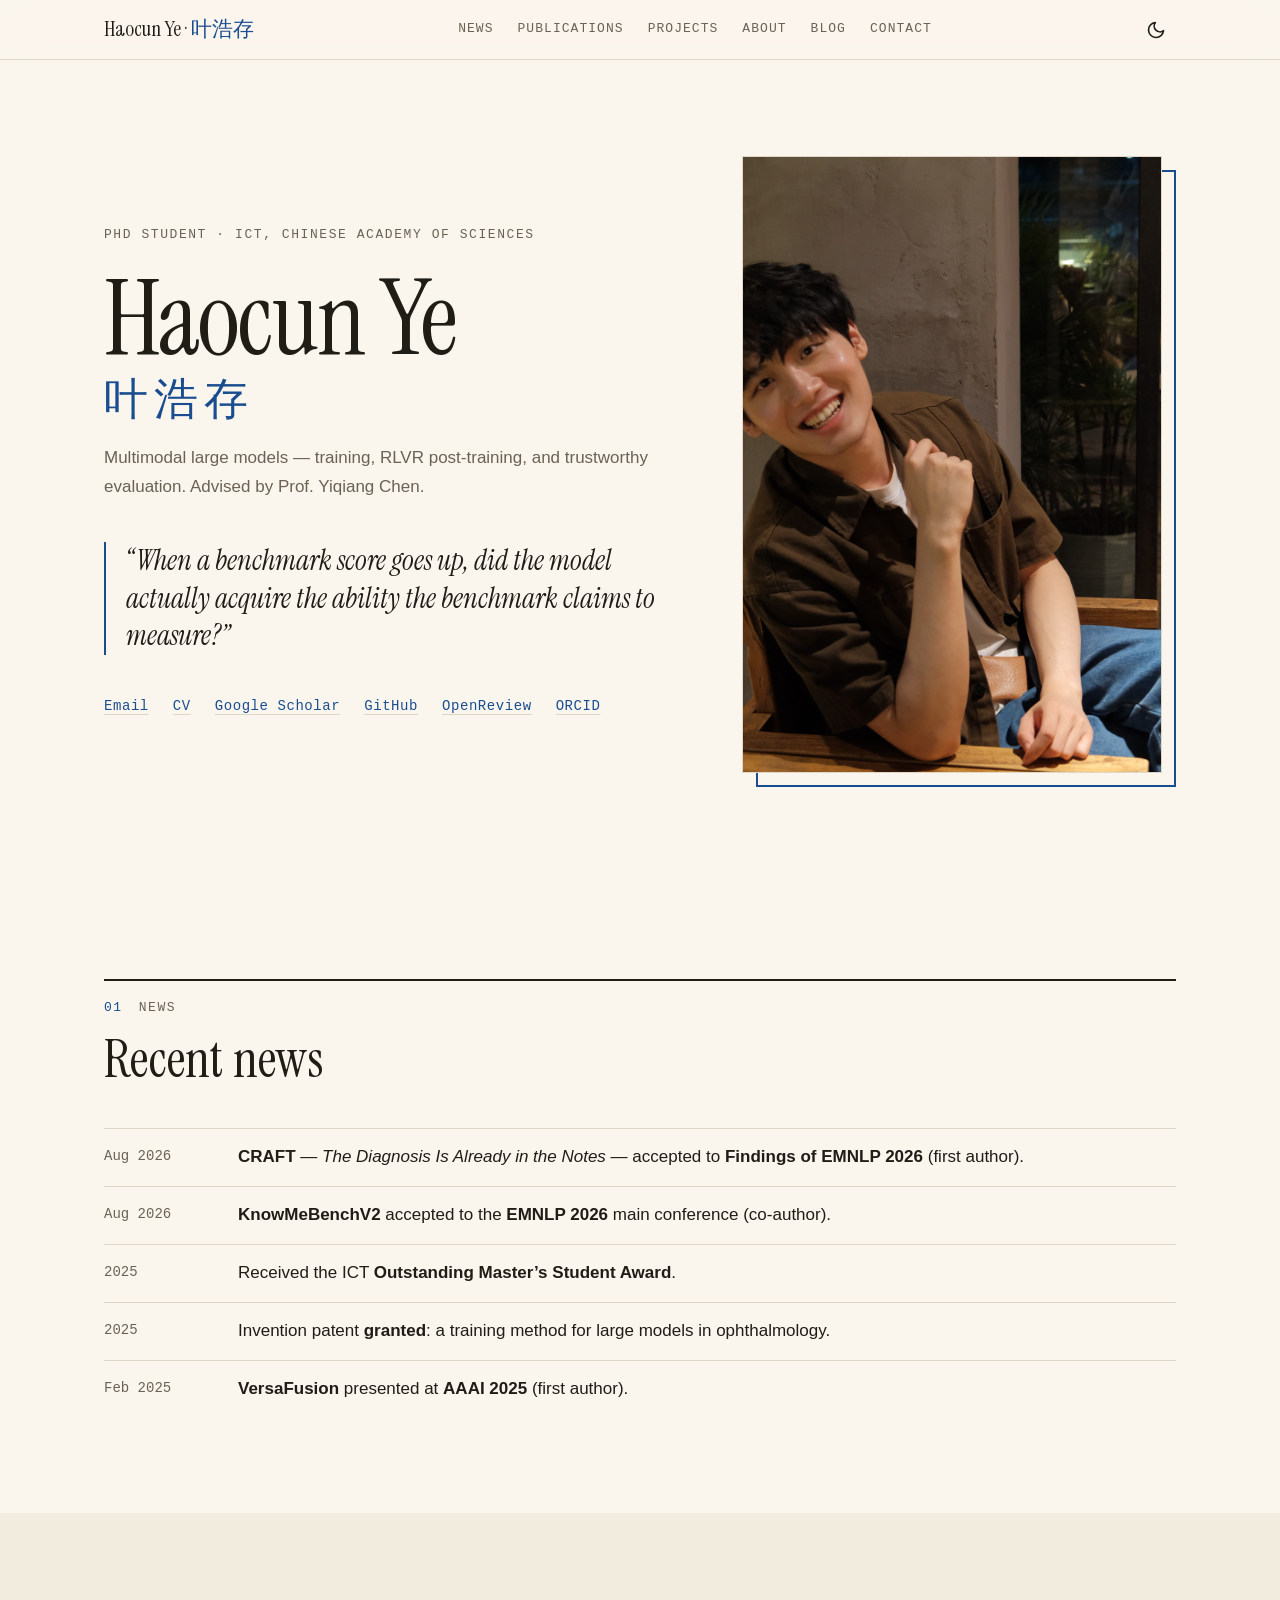
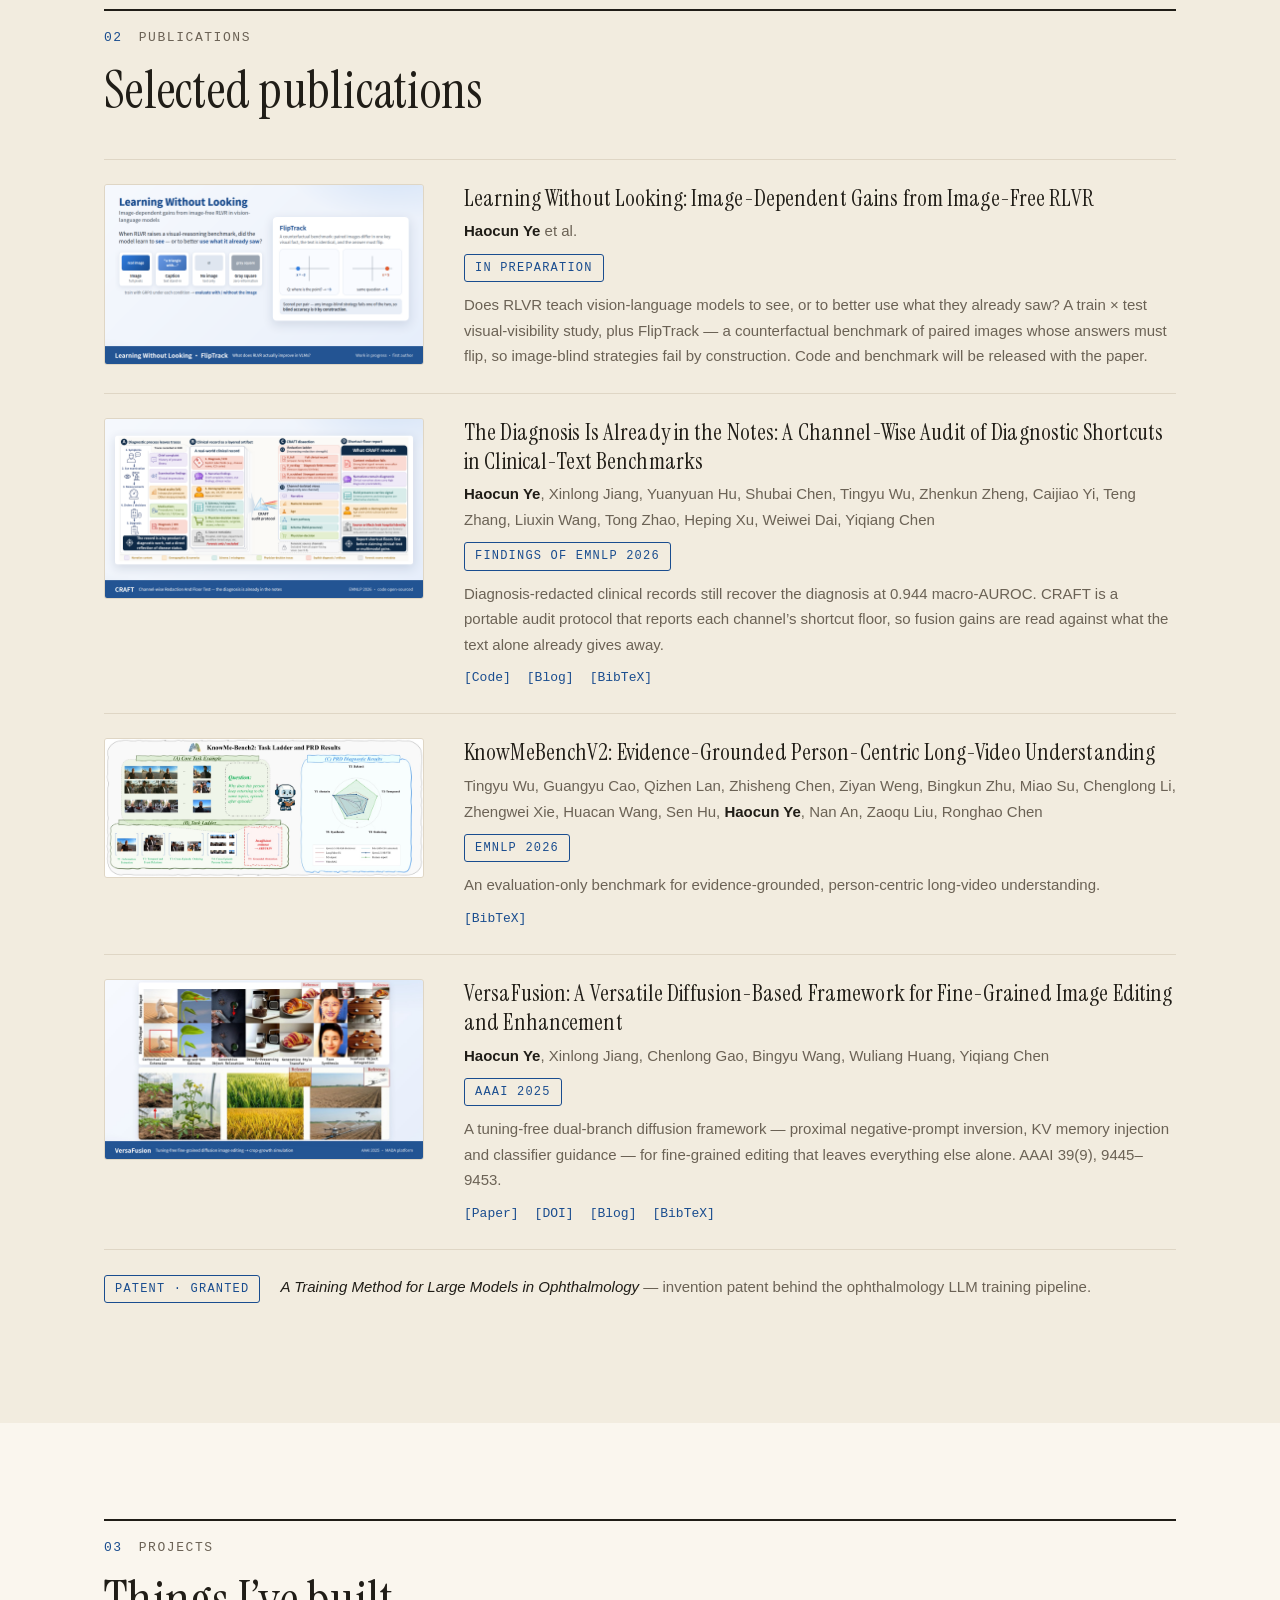
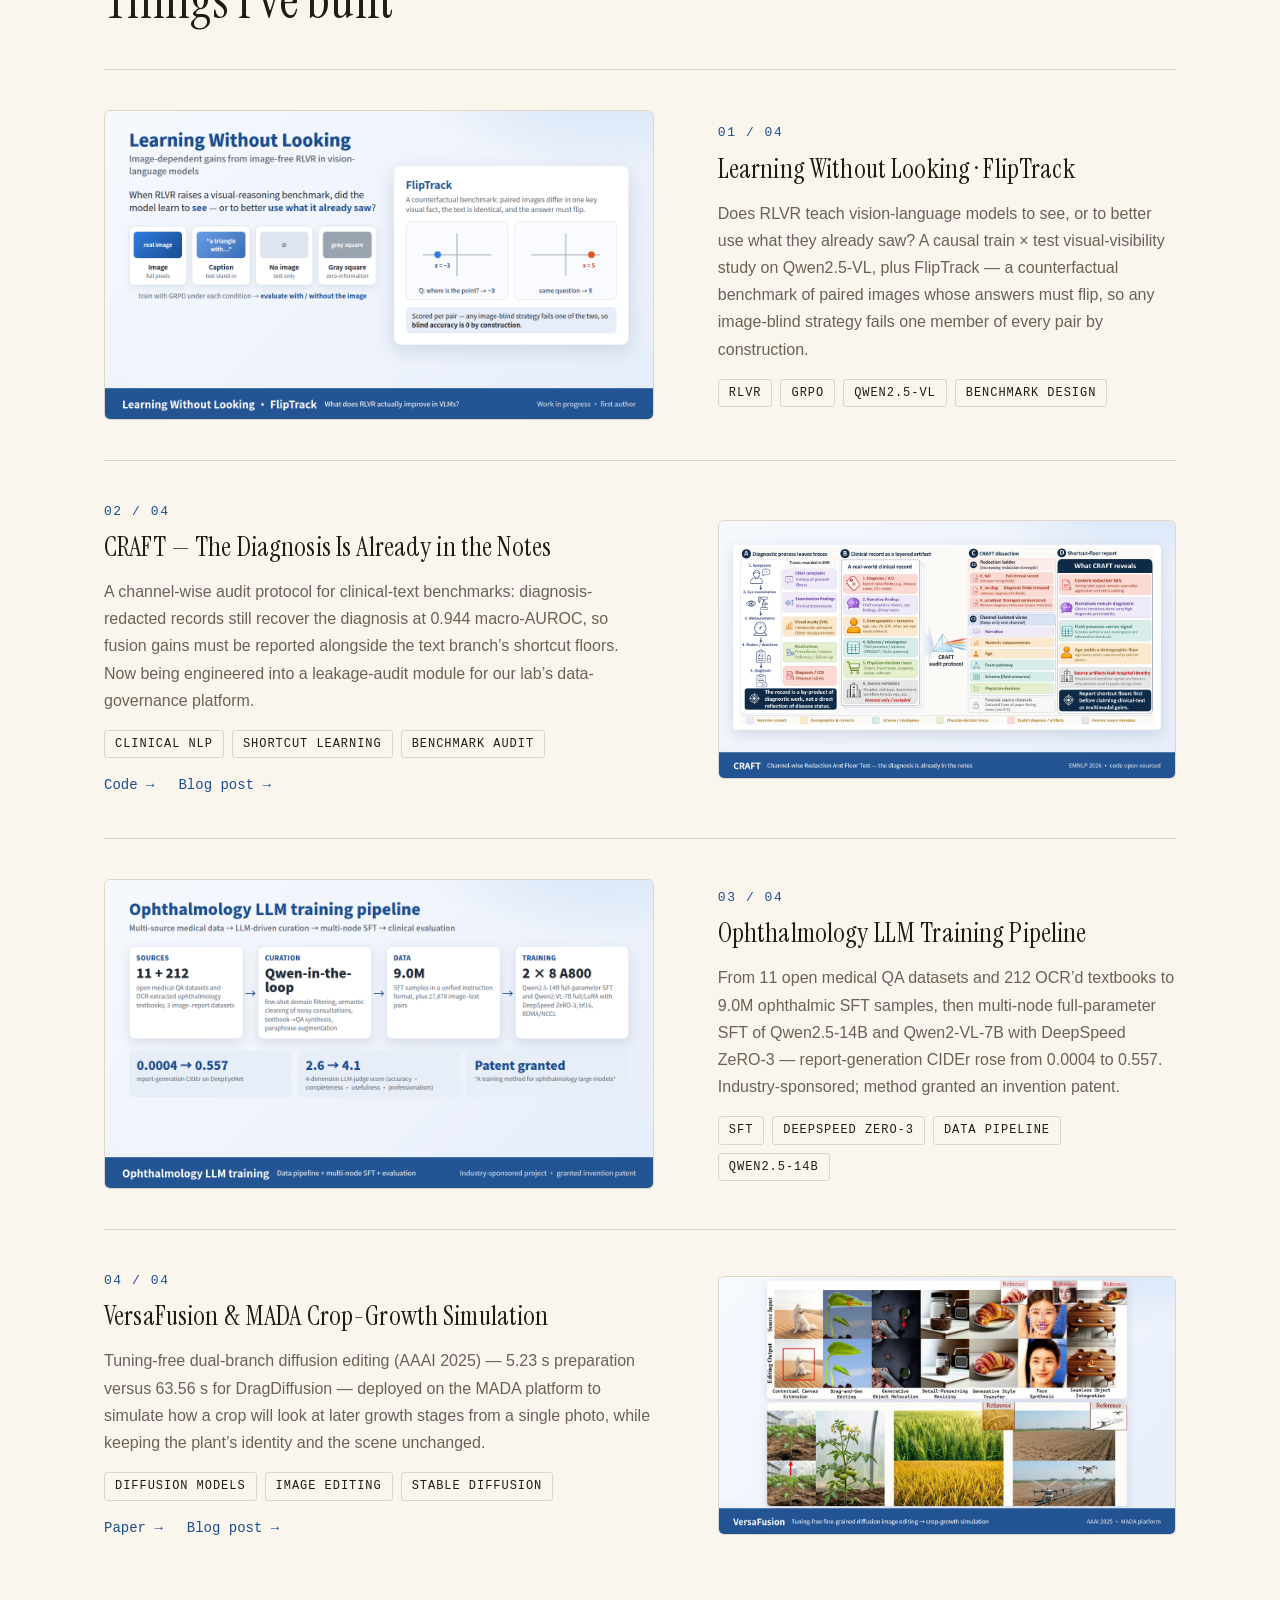
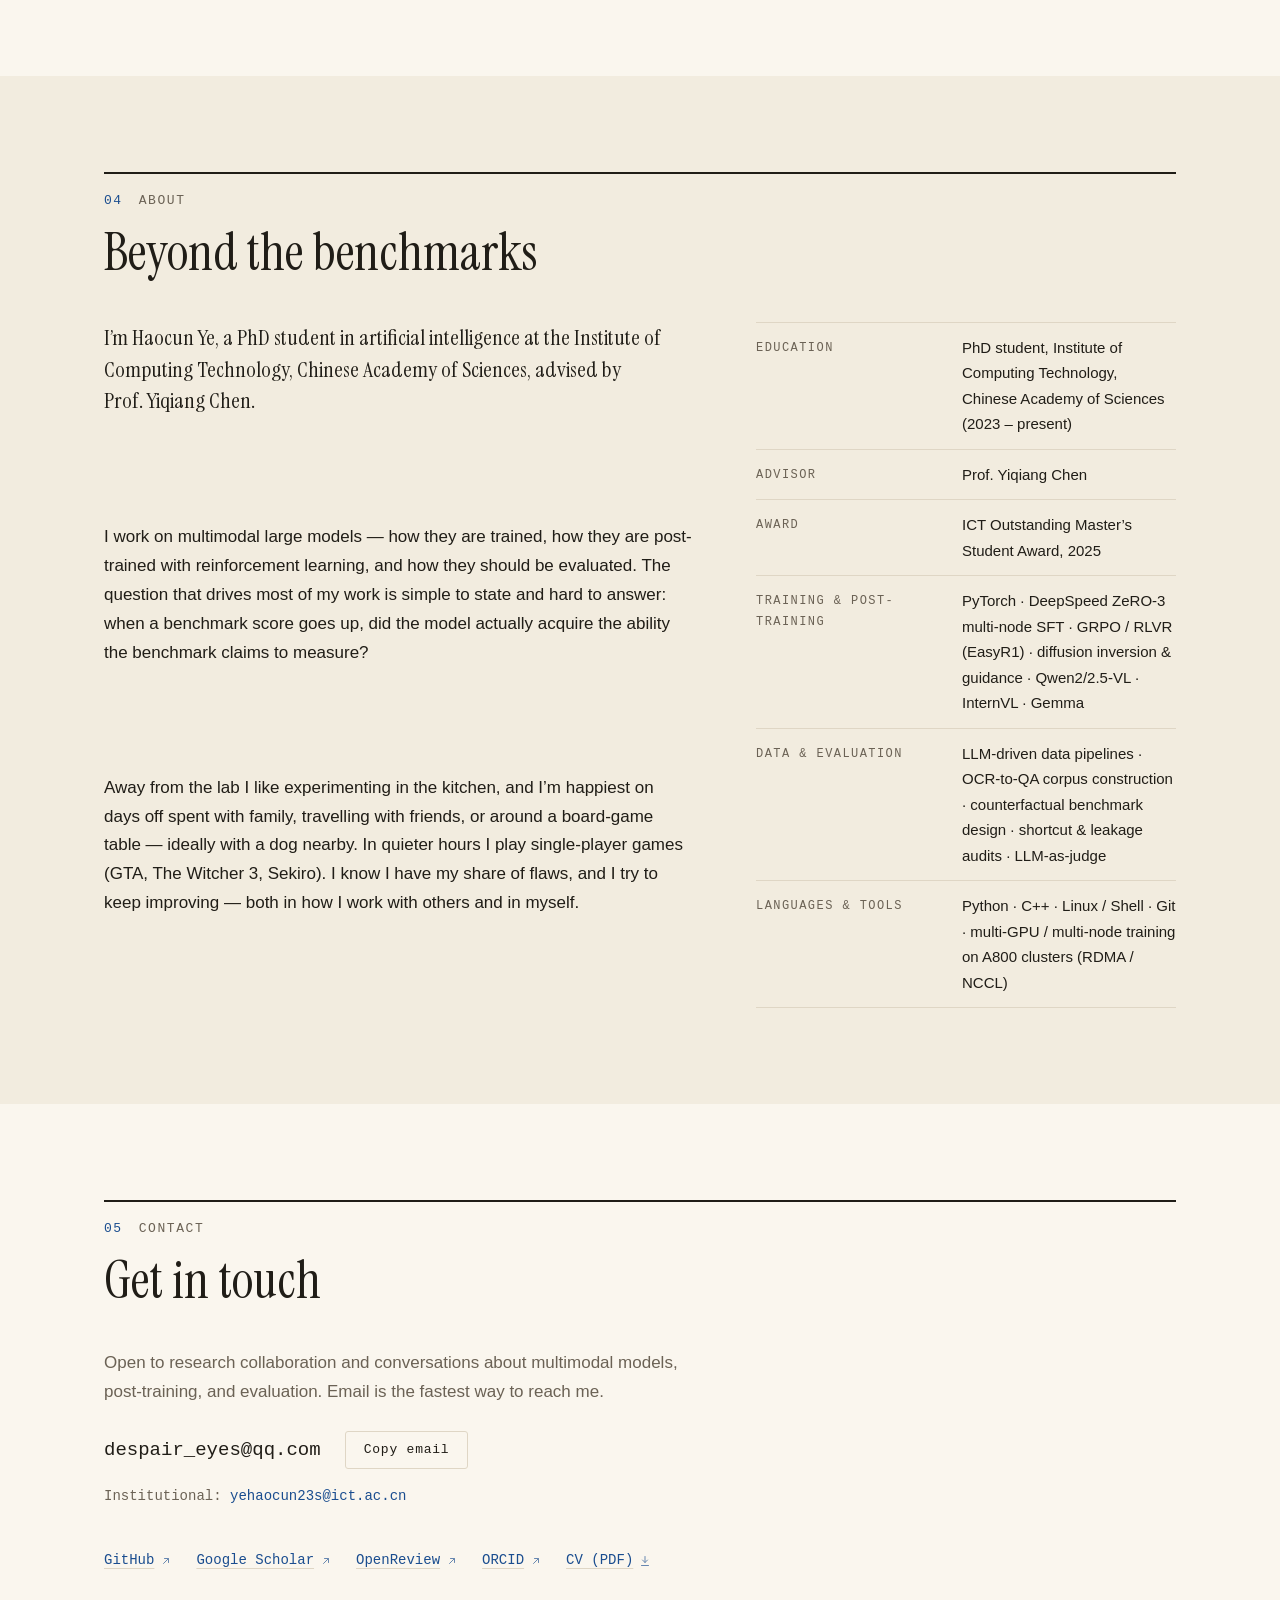
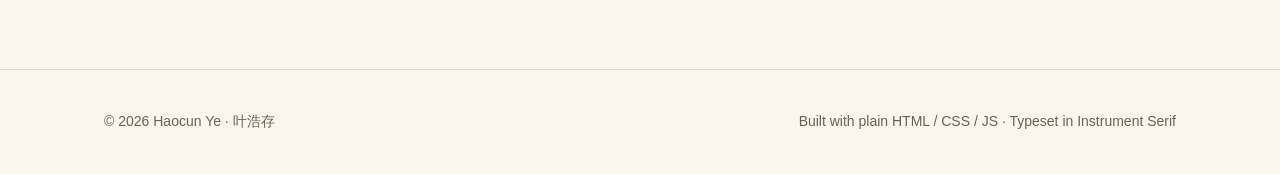
==== commit ff131227: "切换规范域名到 haocunye.site;联系邮箱改为个人邮箱优先 全站 canonical/og/JSON-LD/sitemap/robots 共 23 处 URL 指向新域名; QQ 个人邮箱设" ====
--- a/index.html
+++ b/index.html
@@ -5,7 +5,7 @@
   <meta name="viewport" content="width=device-width, initial-scale=1.0">
   <title>Haocun Ye — Homepage · 叶浩存 | Multimodal LLMs, ICT CAS</title>
   <meta name="description" content="Haocun Ye's homepage (叶浩存) — PhD student at ICT, Chinese Academy of Sciences. Multimodal large models: training, RLVR post-training, and trustworthy evaluation. First author at AAAI 2025 and EMNLP 2026.">
-  <link rel="canonical" href="https://yhc98002-bit.github.io/">
+  <link rel="canonical" href="https://haocunye.site/">
   <meta name="theme-color" media="(prefers-color-scheme: light)" content="#faf6ee">
   <meta name="theme-color" media="(prefers-color-scheme: dark)" content="#171511">
 
@@ -13,8 +13,8 @@
   <meta property="og:site_name" content="Haocun Ye Homepage">
   <meta property="og:title" content="Haocun Ye — Homepage · 叶浩存">
   <meta property="og:description" content="Haocun Ye's homepage — PhD student at ICT, Chinese Academy of Sciences, working on multimodal large models.">
-  <meta property="og:url" content="https://yhc98002-bit.github.io/">
-  <meta property="og:image" content="https://yhc98002-bit.github.io/assets/images/og-image.png">
+  <meta property="og:url" content="https://haocunye.site/">
+  <meta property="og:image" content="https://haocunye.site/assets/images/og-image.png">
 
   <!-- 结构化数据:帮助 Google 把这个站识别为「Haocun Ye 的个人主页」
        并与 Scholar/GitHub/ORCID 档案关联 -->
@@ -26,15 +26,15 @@
         "@type": "WebSite",
         "name": "Haocun Ye Homepage",
         "alternateName": ["叶浩存的个人主页", "Haocun Ye's Homepage"],
-        "url": "https://yhc98002-bit.github.io/"
+        "url": "https://haocunye.site/"
       },
       {
         "@type": "Person",
         "name": "Haocun Ye",
         "alternateName": "叶浩存",
-        "url": "https://yhc98002-bit.github.io/",
-        "image": "https://yhc98002-bit.github.io/assets/images/photo-portrait.jpg",
-        "email": "mailto:yehaocun23s@ict.ac.cn",
+        "url": "https://haocunye.site/",
+        "image": "https://haocunye.site/assets/images/photo-portrait.jpg",
+        "email": "mailto:despair_eyes@qq.com",
         "jobTitle": "PhD student",
         "affiliation": {
           "@type": "Organization",
@@ -128,7 +128,7 @@
             <p class="hero-role">Multimodal large models — training, RLVR post-training, and trustworthy evaluation. Advised by Prof.&nbsp;Yiqiang Chen.</p>
             <blockquote class="hero-question">&ldquo;When a benchmark score goes up, did the model actually acquire the ability the benchmark claims to measure?&rdquo;</blockquote>
             <div class="hero-links">
-              <a href="mailto:yehaocun23s@ict.ac.cn">Email</a>
+              <a href="mailto:despair_eyes@qq.com">Email</a>
               <a href="assets/Haocun_Ye_CV_en.pdf">CV</a>
               <a href="https://scholar.google.com/citations?user=CaPPENgAAAAJ" target="_blank" rel="noopener noreferrer">Google Scholar</a>
               <a href="https://github.com/yhc98002-bit" target="_blank" rel="noopener noreferrer">GitHub</a>
@@ -446,10 +446,11 @@
           <p class="contact-lede">Open to research collaboration and conversations about multimodal models, post-training, and evaluation. Email is the fastest way to reach me.</p>
 
           <div class="contact-email">
-            <span class="email-text">yehaocun23s@ict.ac.cn</span>
-            <button class="copy-email" type="button" data-email="yehaocun23s@ict.ac.cn">Copy email</button>
+            <span class="email-text">despair_eyes@qq.com</span>
+            <button class="copy-email" type="button" data-email="despair_eyes@qq.com">Copy email</button>
             <span class="copy-status visually-hidden" role="status"></span>
           </div>
+          <p class="contact-alt">Institutional: <a href="mailto:yehaocun23s@ict.ac.cn">yehaocun23s@ict.ac.cn</a></p>
 
           <ul class="social-links">
             <li>
--- a/css/style.css
+++ b/css/style.css
@@ -960,6 +960,13 @@
   color: var(--color-accent);
 }
 
+.contact-alt {
+  margin-top: var(--space-2);
+  font-family: var(--font-mono);
+  font-size: 14px;
+  color: var(--color-text-secondary);
+}
+
 .social-links {
   display: flex;
   flex-wrap: wrap;
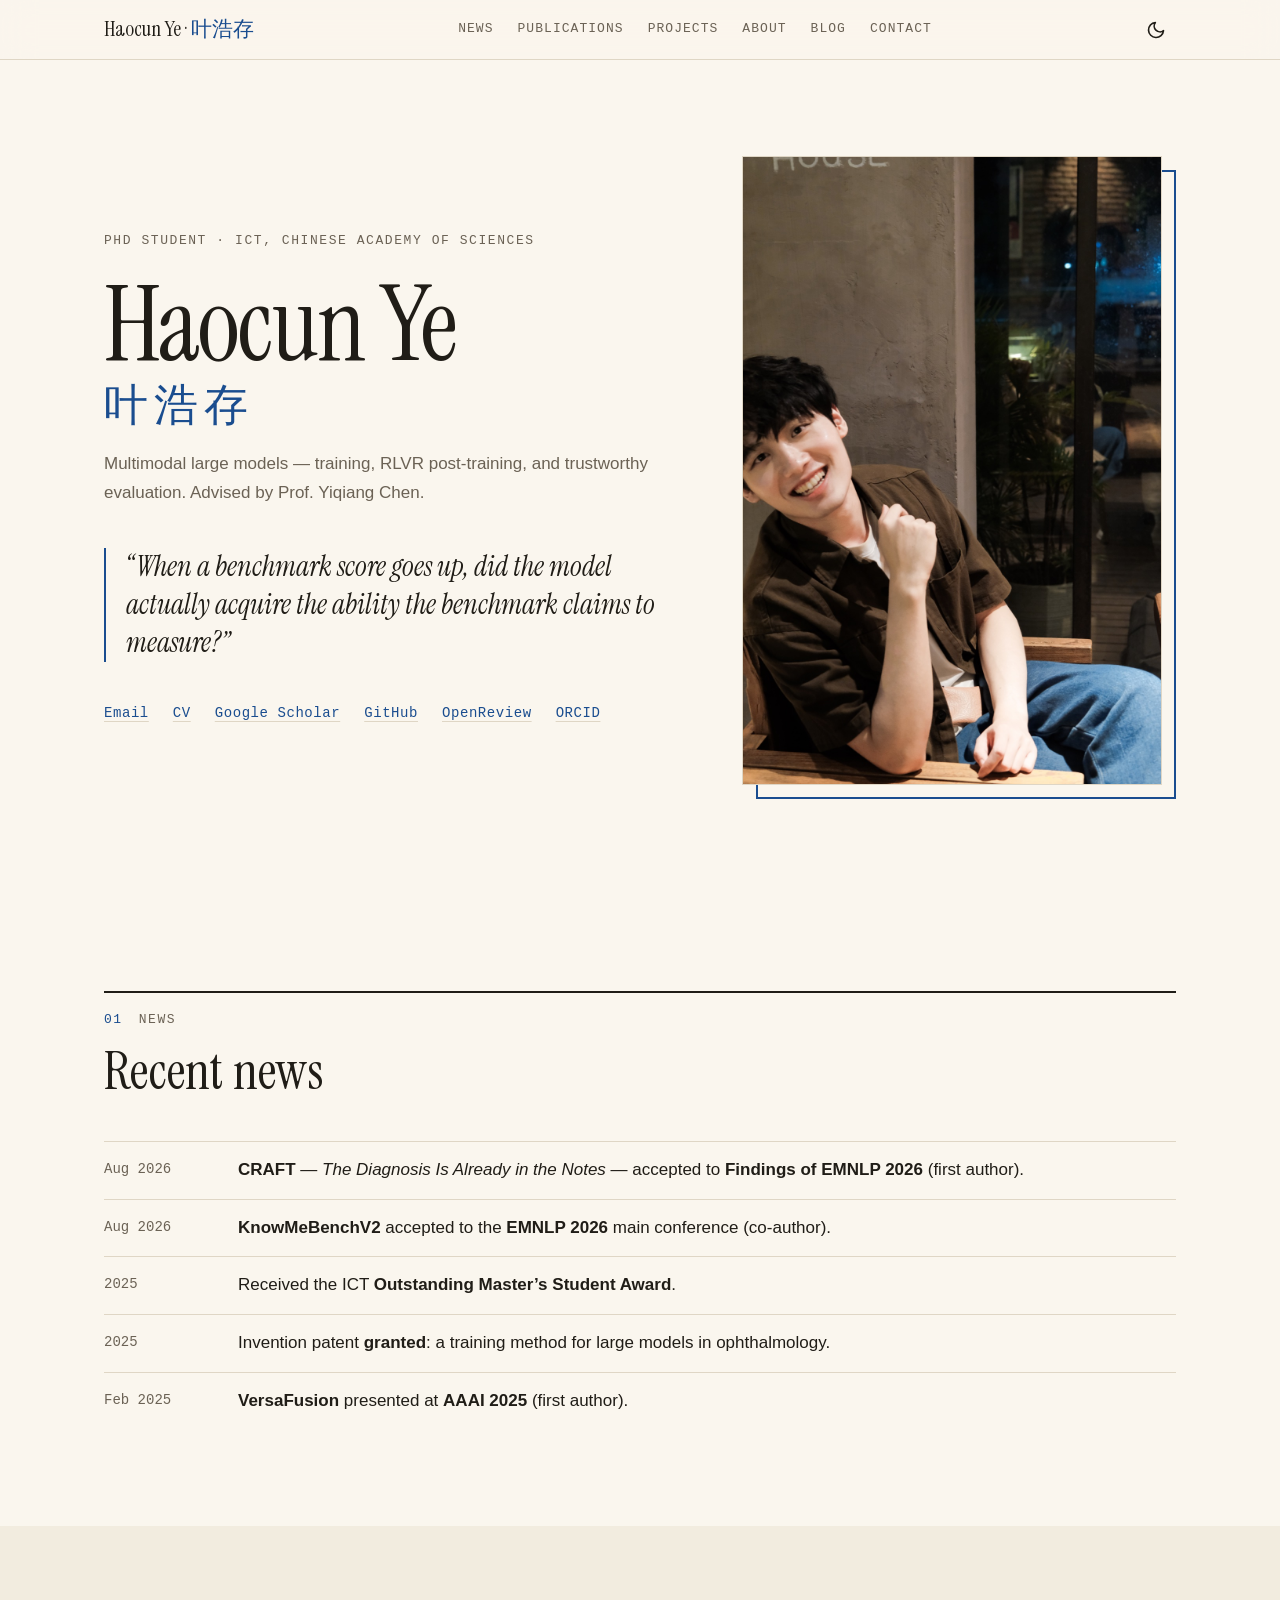
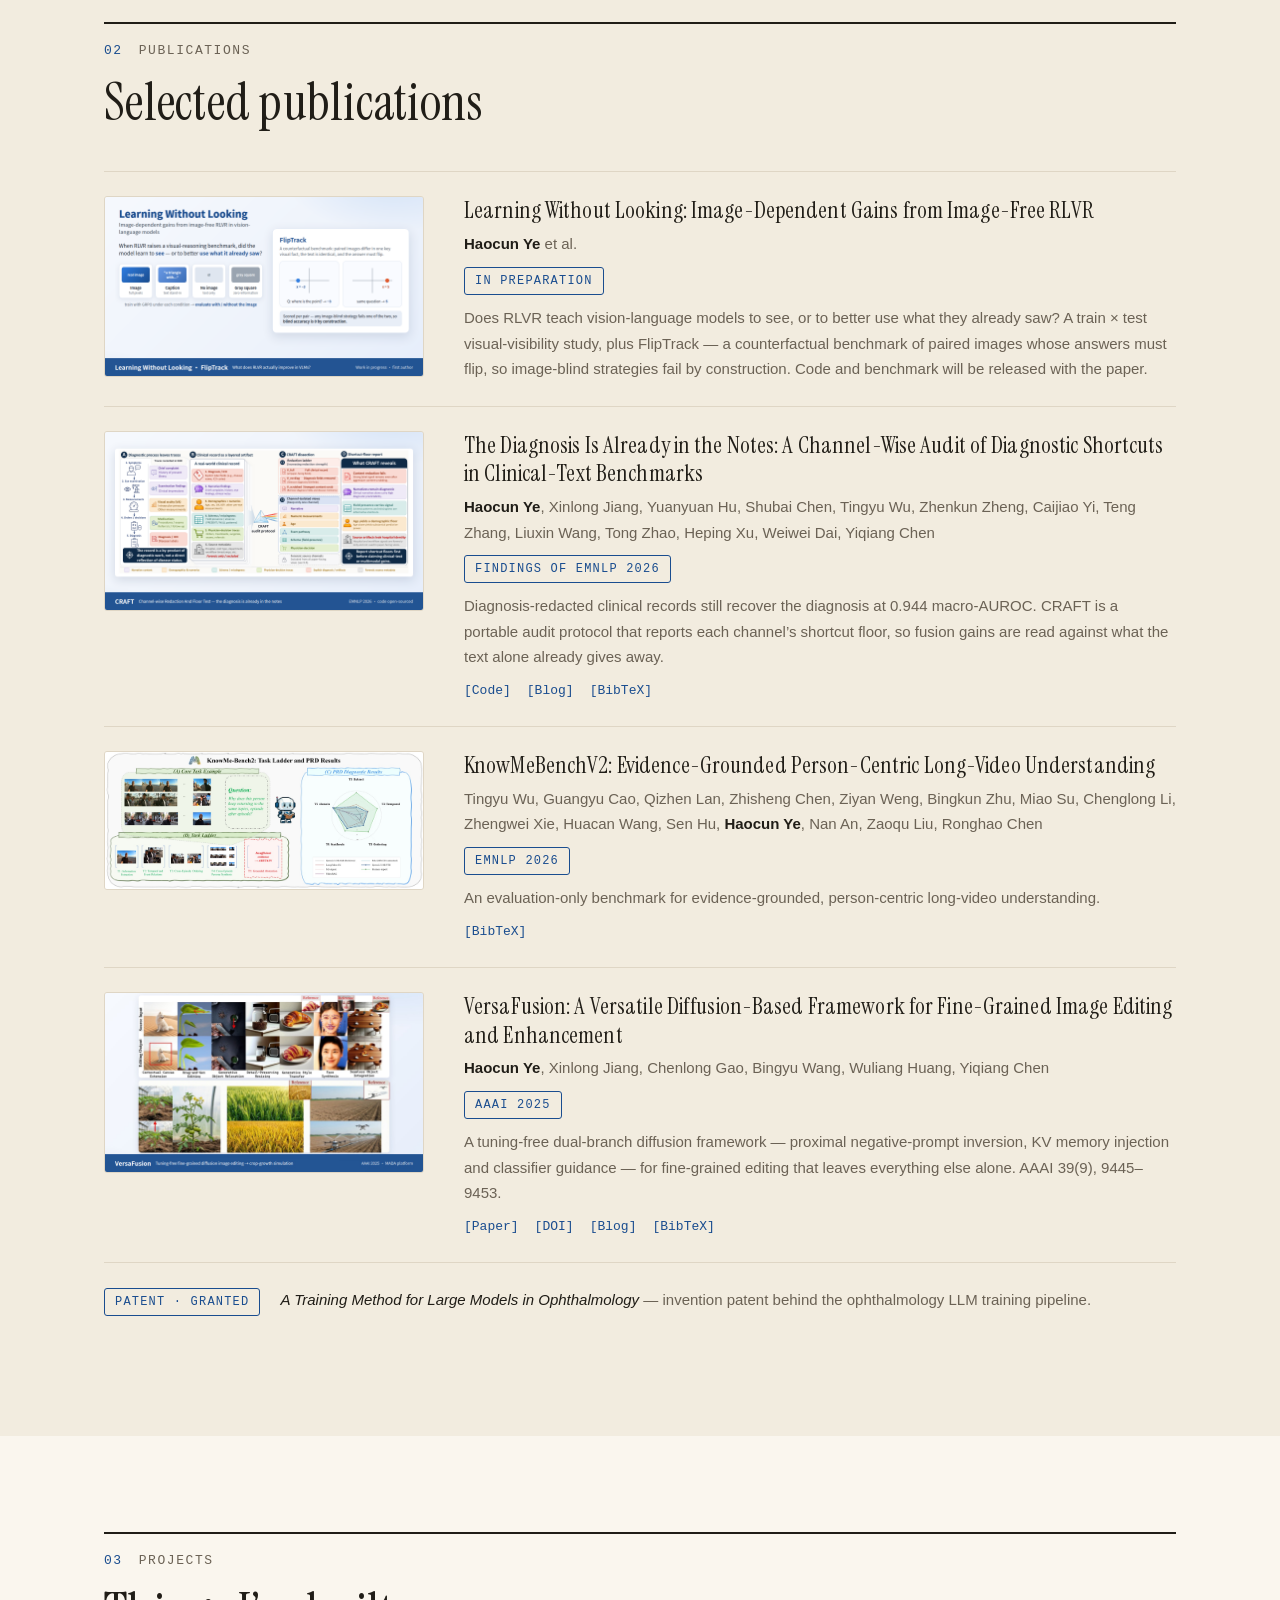
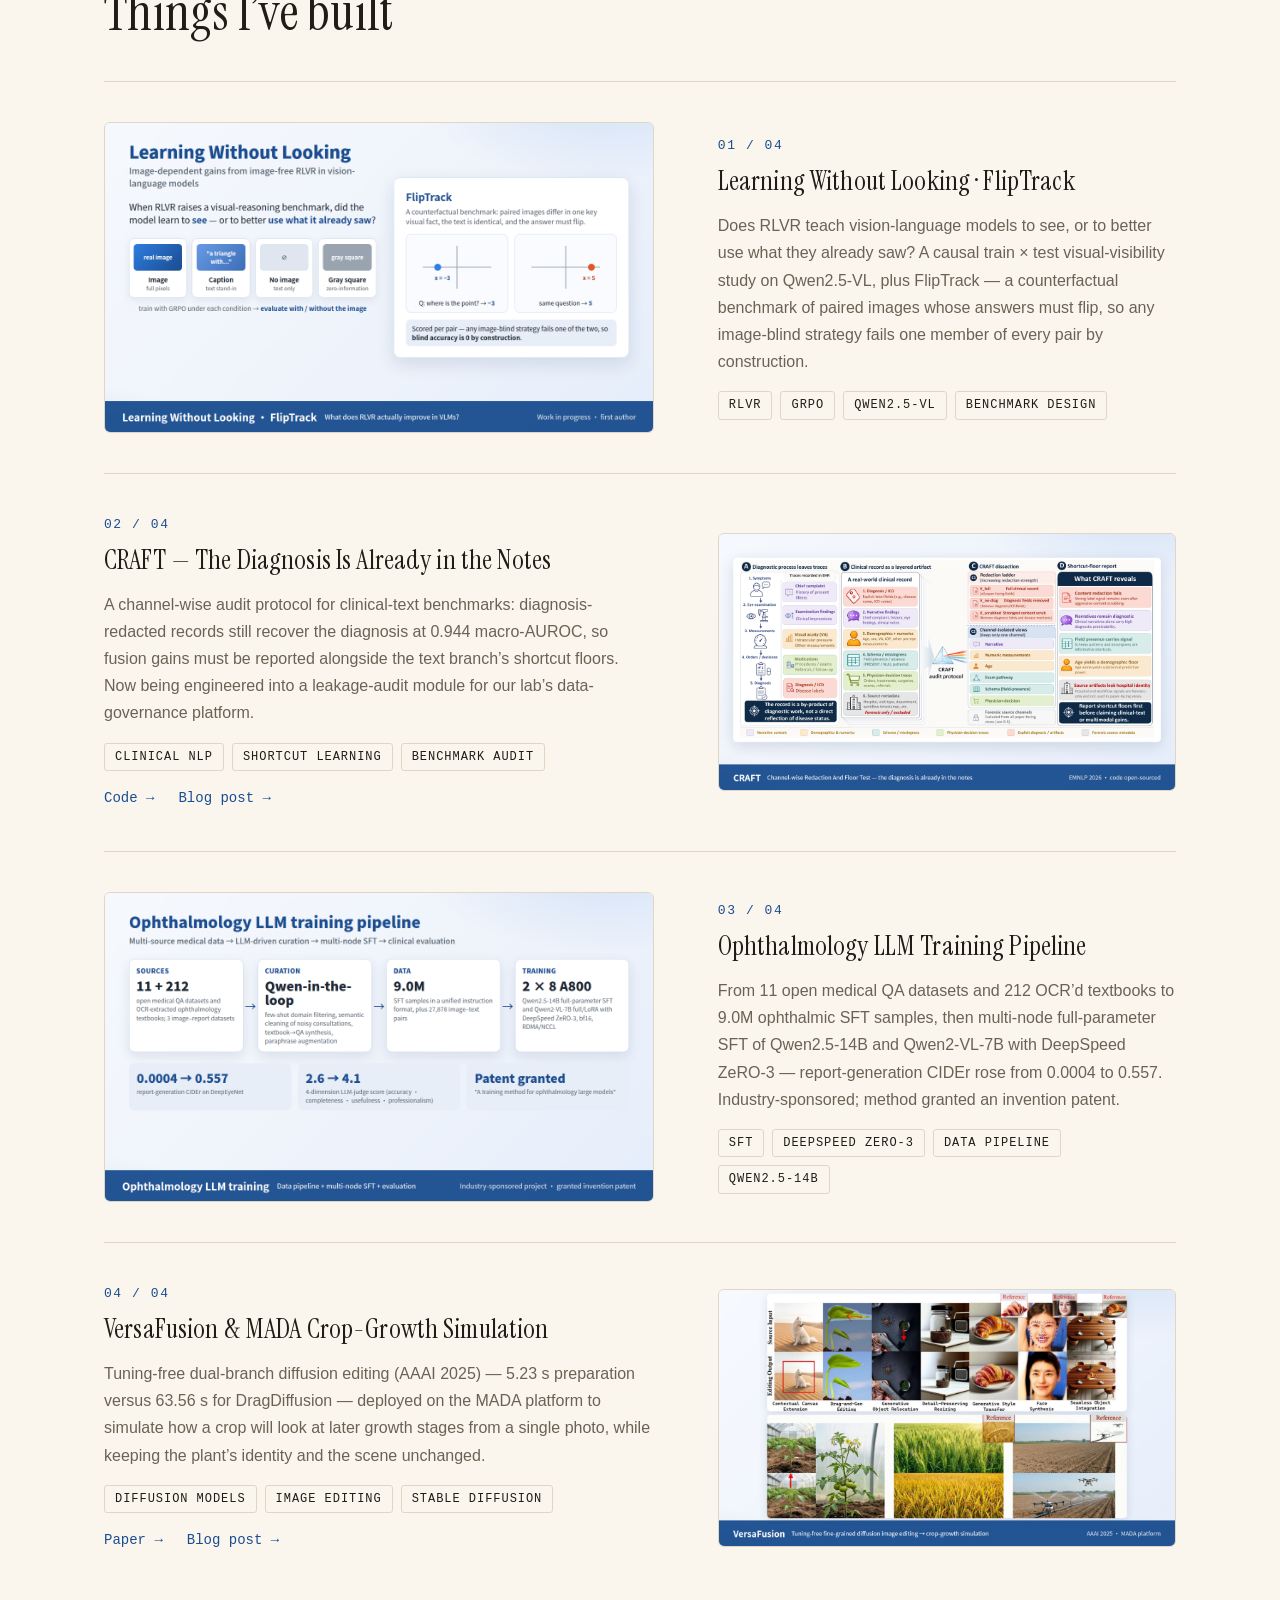
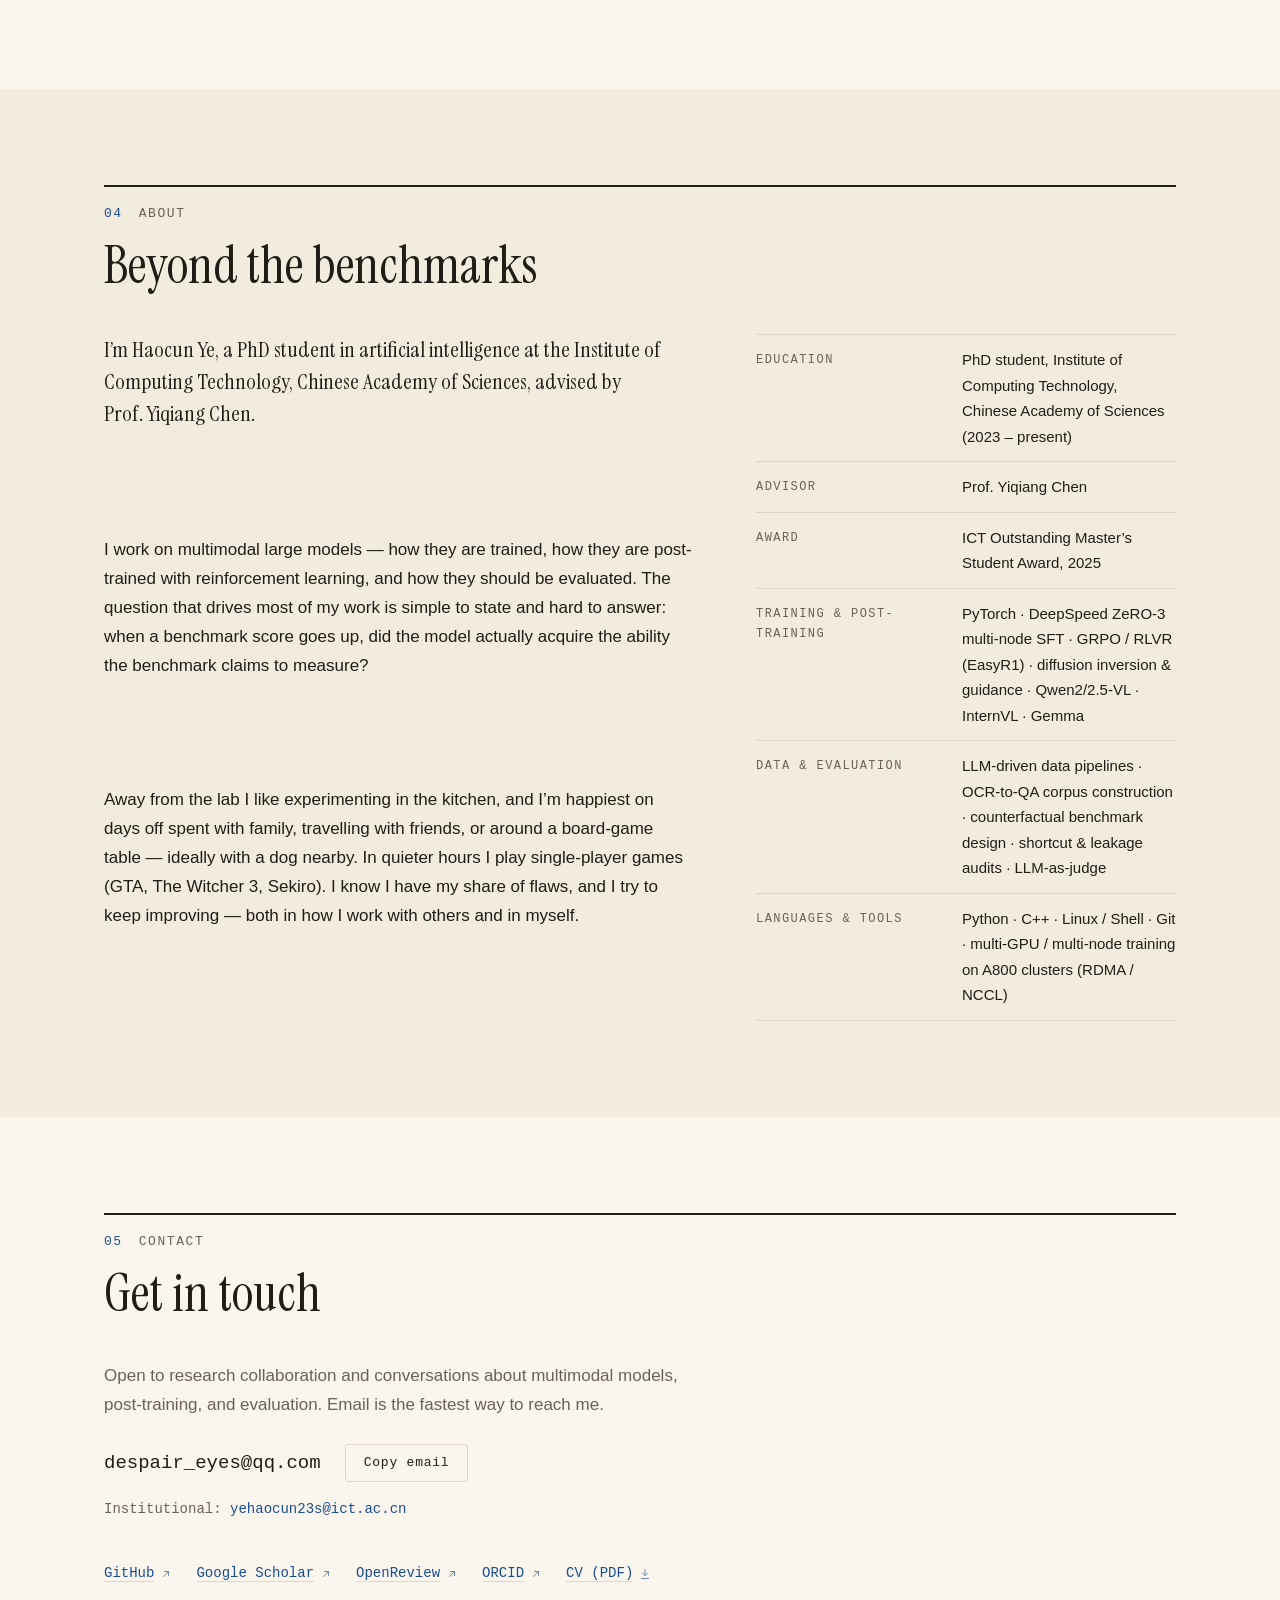
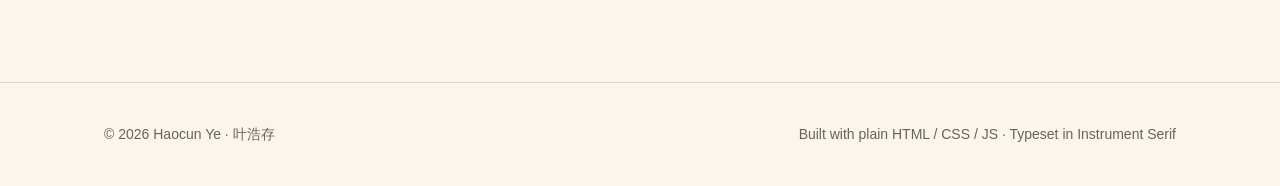
==== commit ba248f07: "更换主页人像照片 Co-Authored-By: Claude Fable 5 <noreply@anthropic.com>" ====
--- a/index.html
+++ b/index.html
@@ -137,7 +137,7 @@
             </div>
           </div>
           <figure class="hero-portrait">
-            <img src="assets/images/photo-portrait.jpg" width="1088" height="1600" alt="Portrait of Haocun Ye" fetchpriority="high">
+            <img src="assets/images/photo-portrait.jpg" width="1066" height="1600" alt="Portrait of Haocun Ye" fetchpriority="high">
           </figure>
         </div>
       </div>
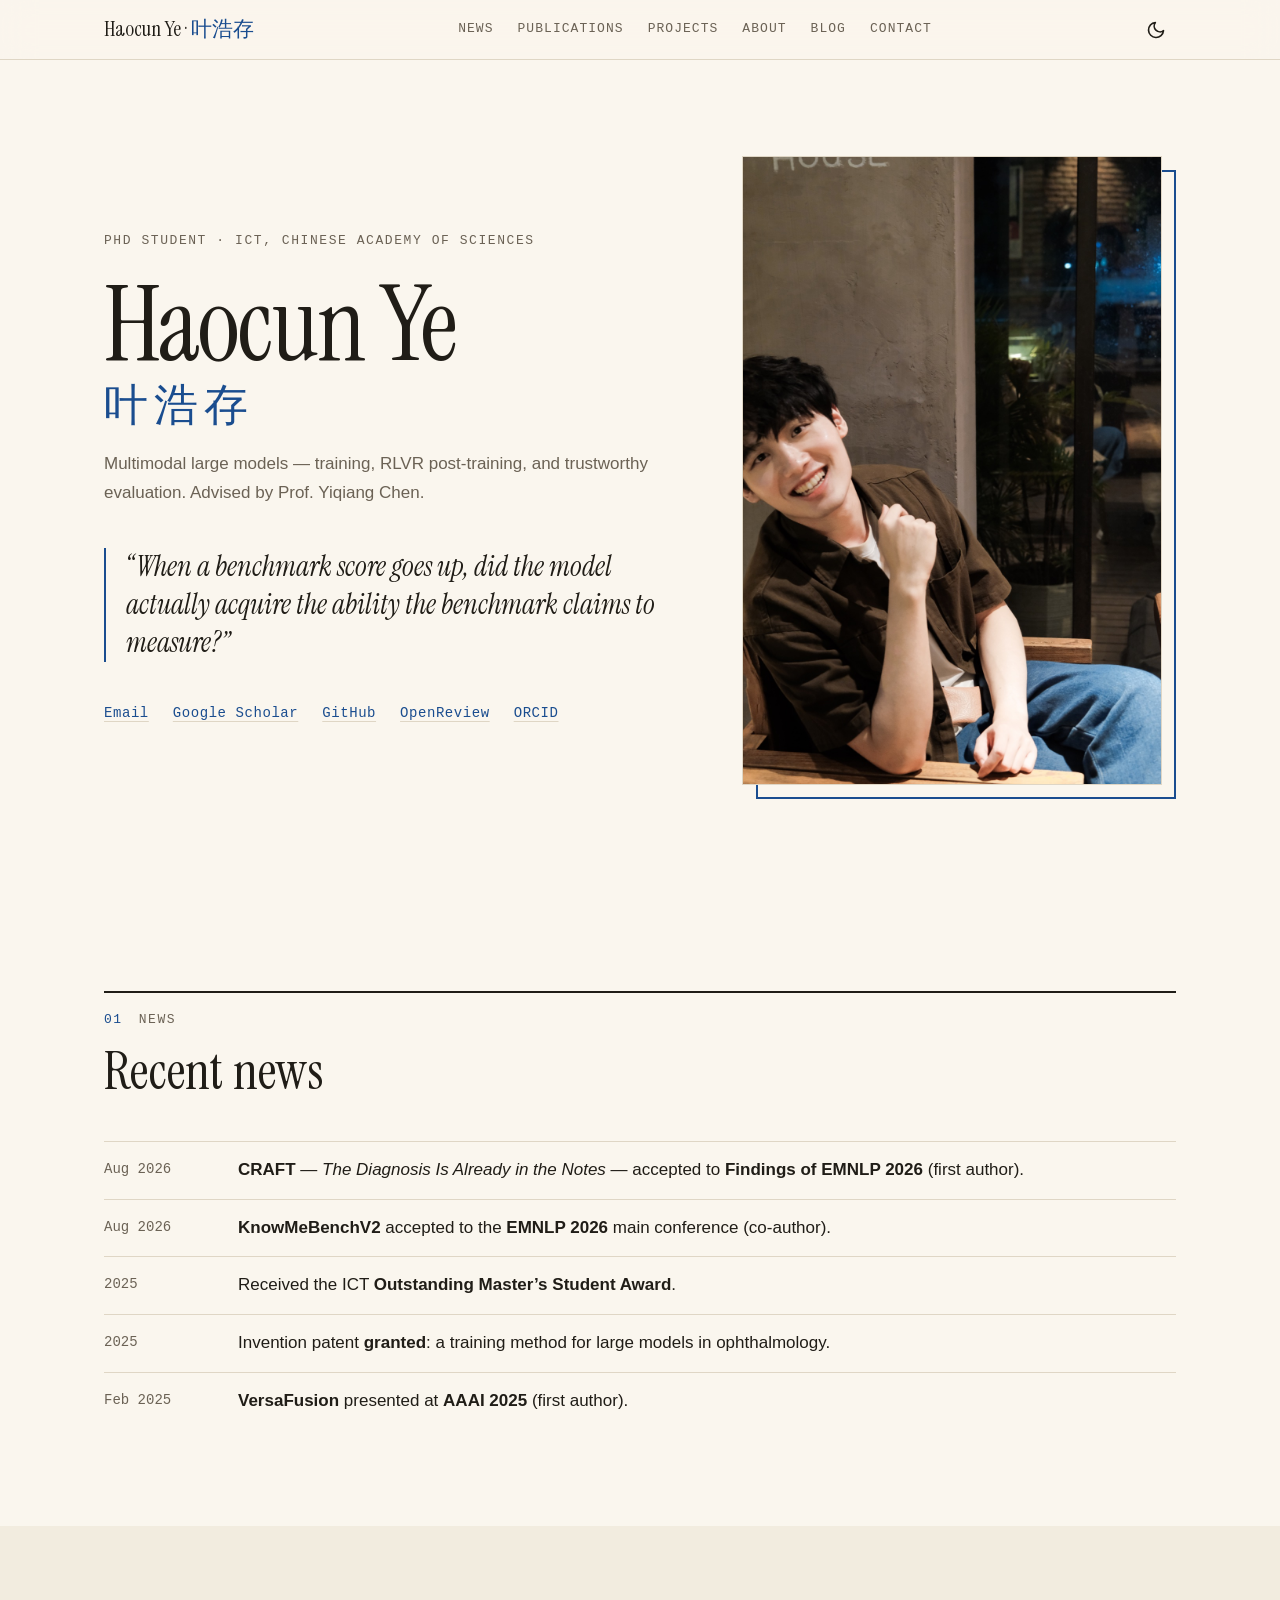
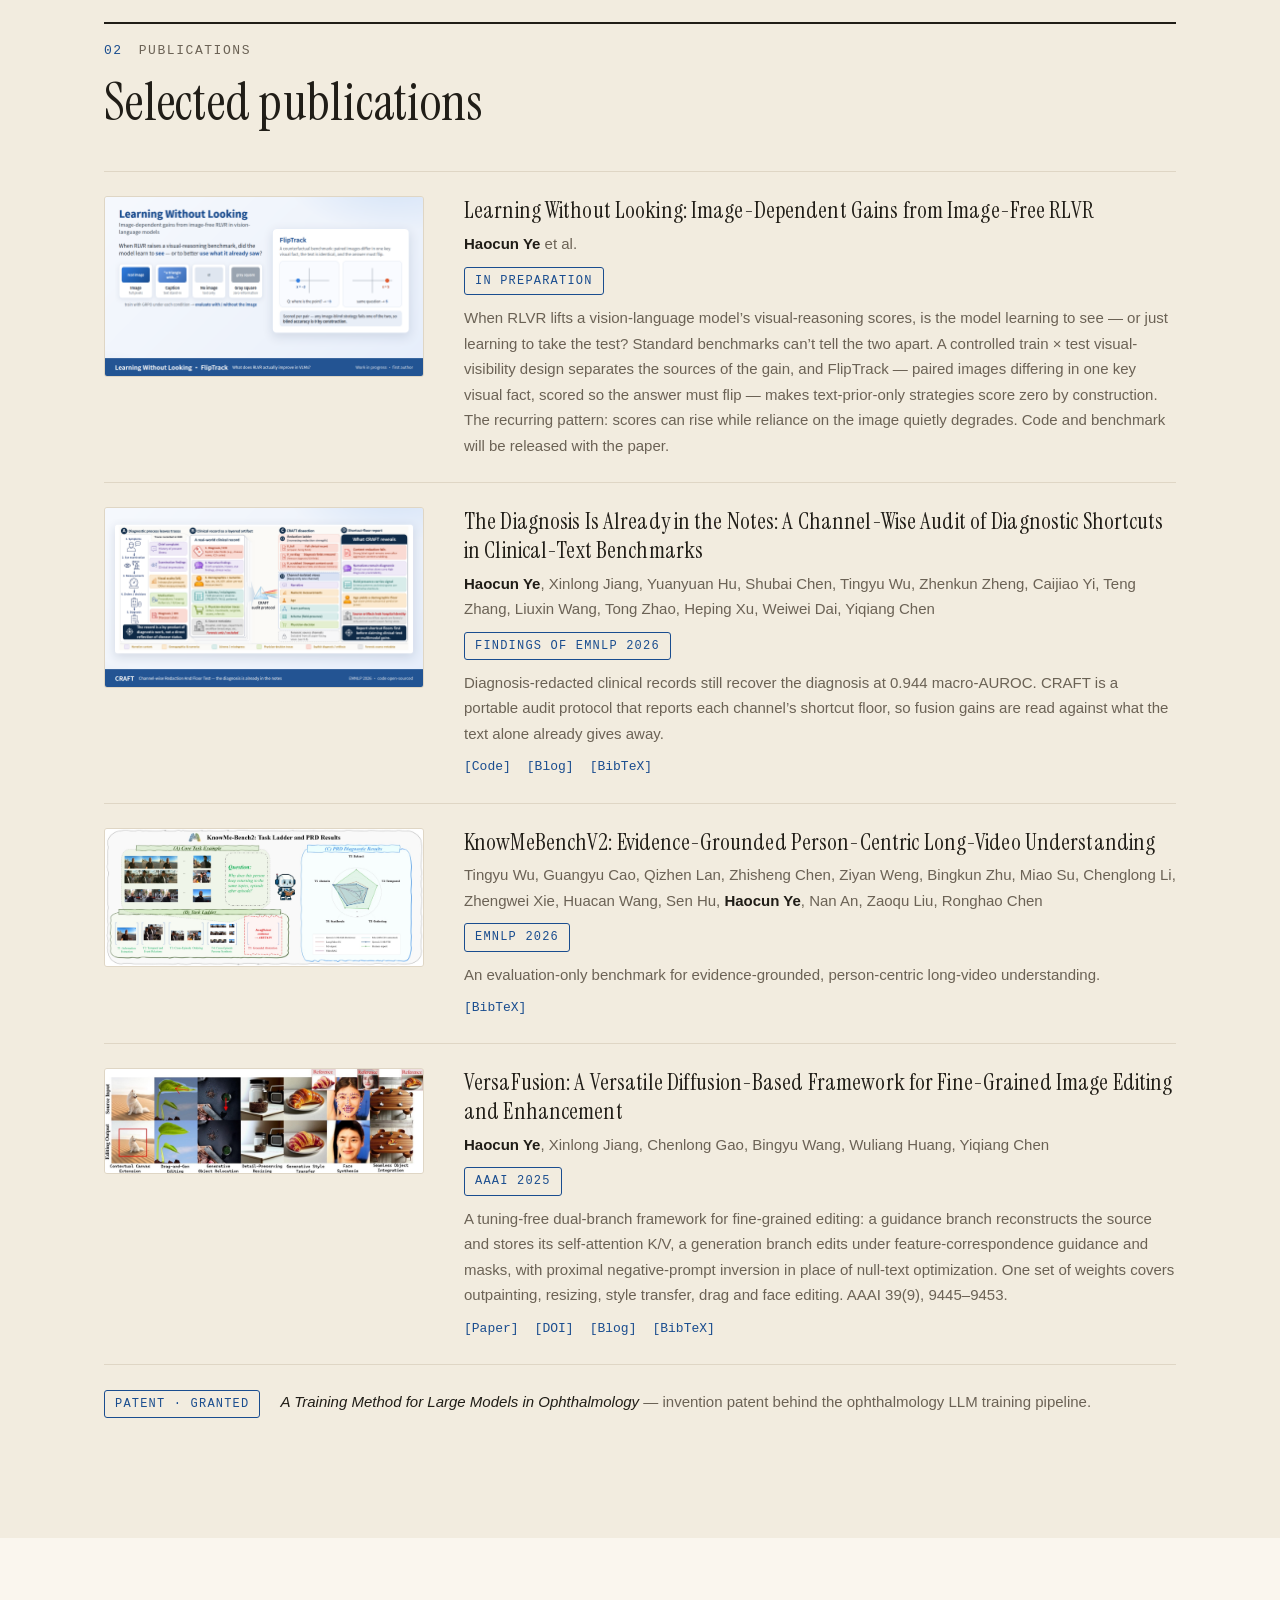
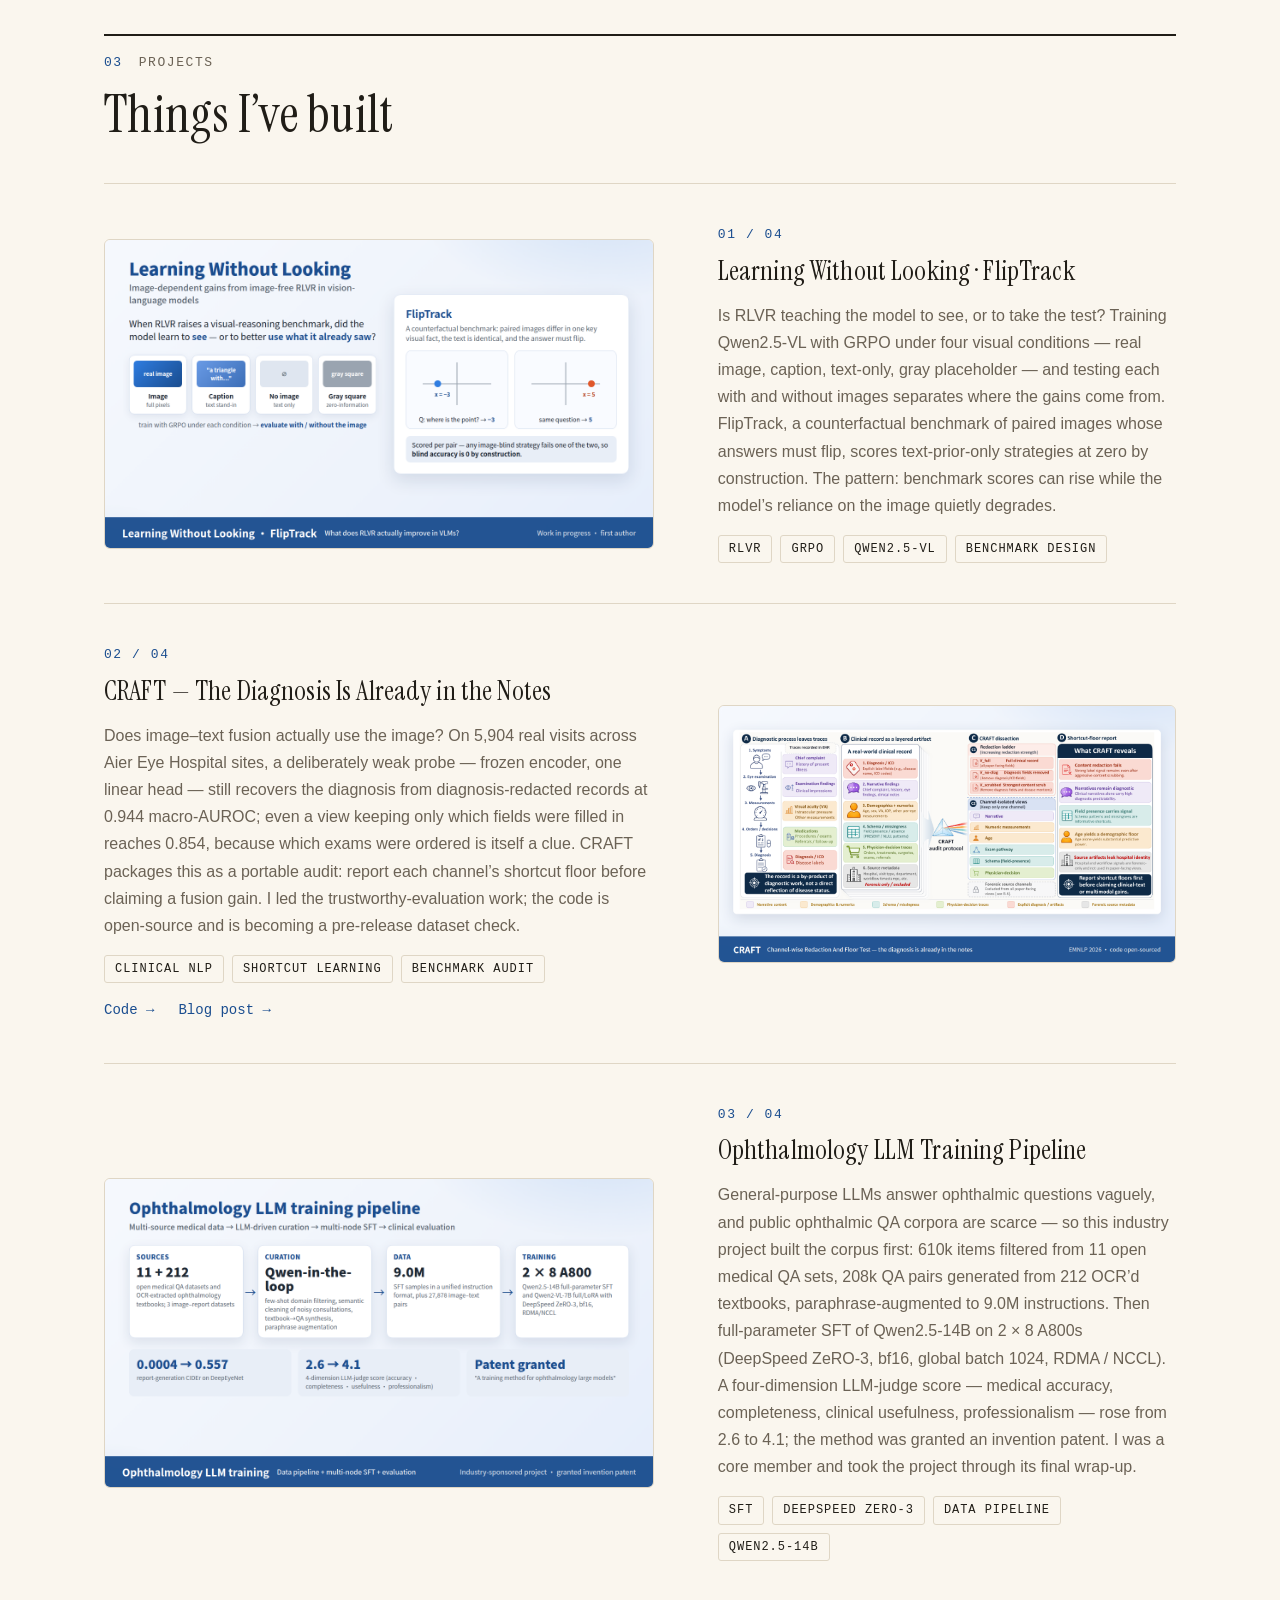
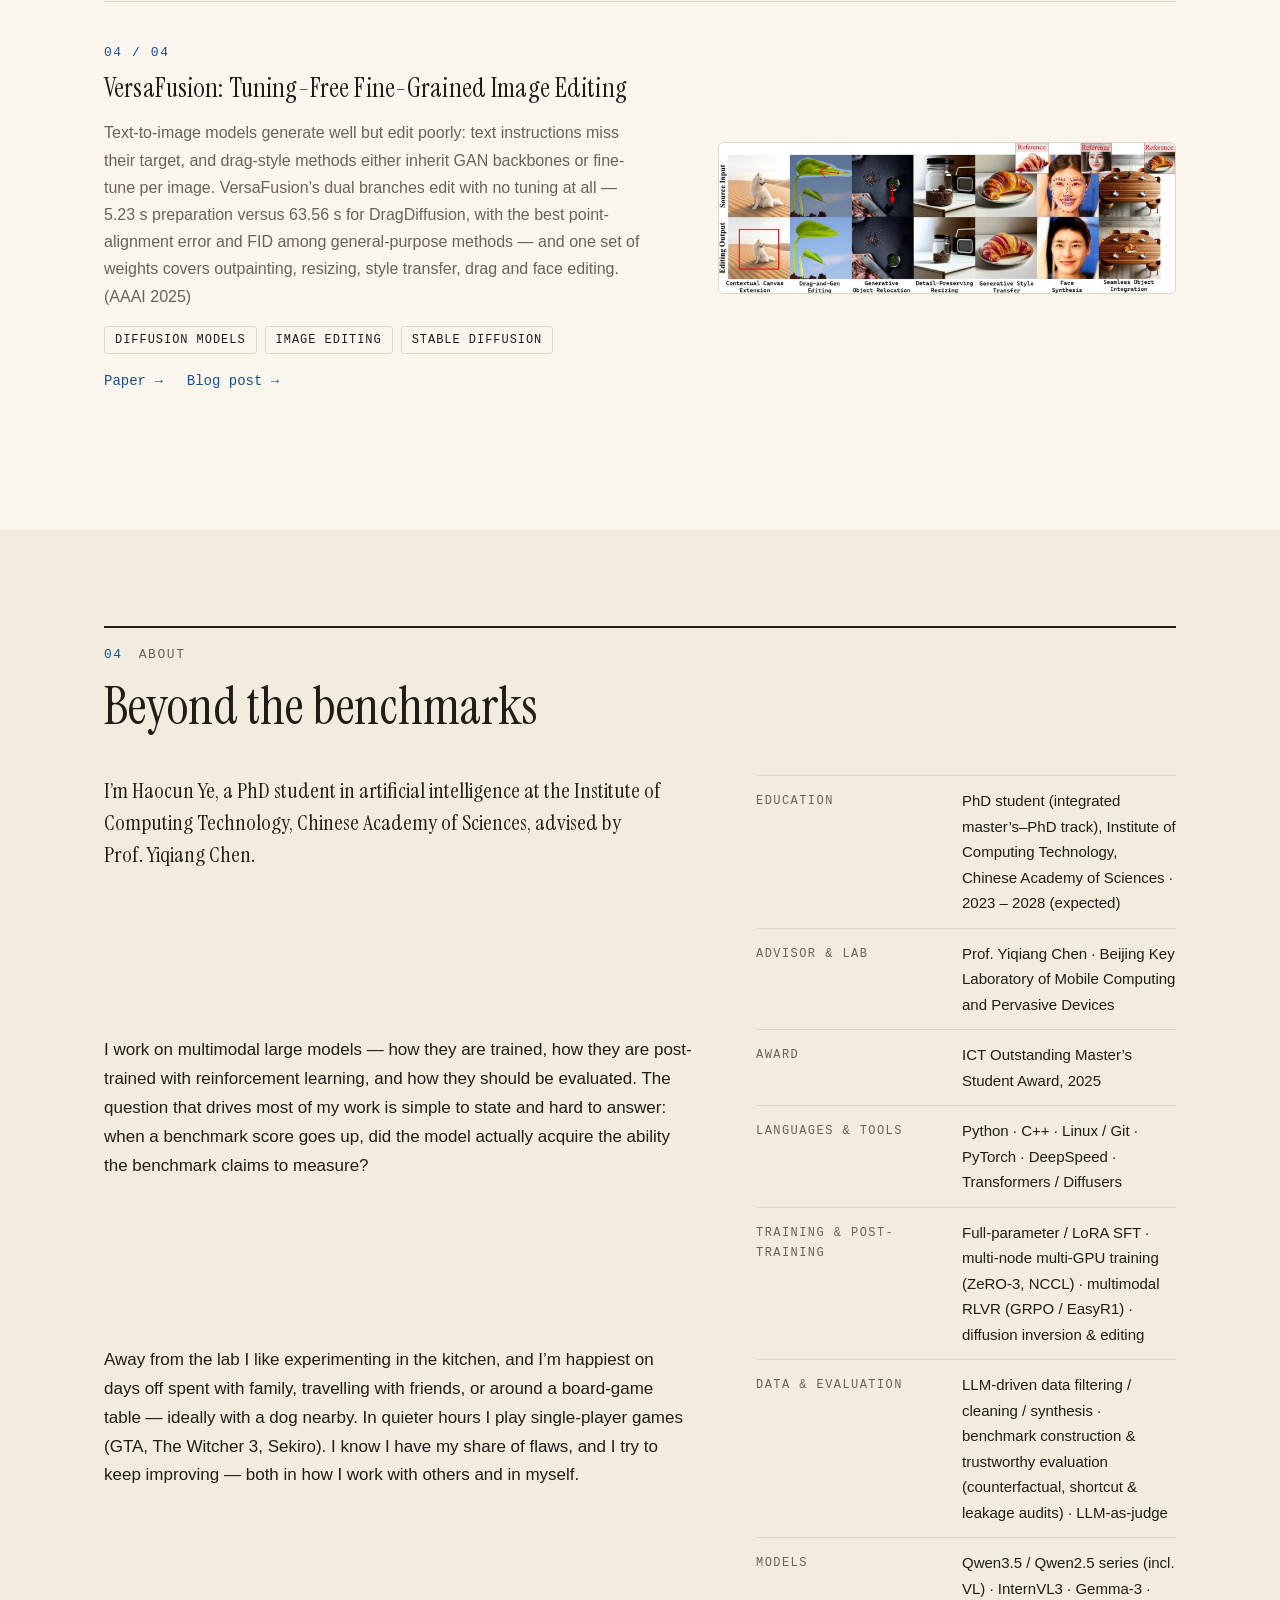
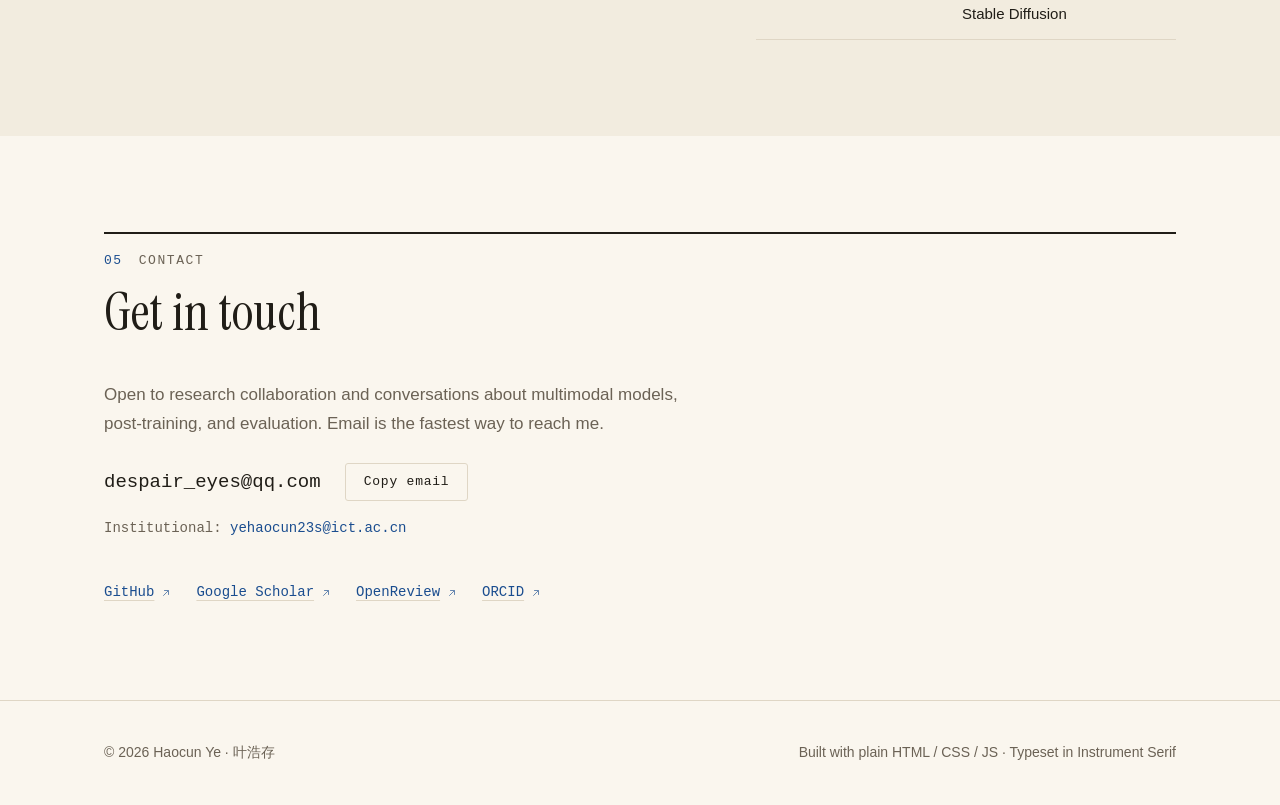
==== commit 1145e433: "按最新简历更新全站表述;彻底移除农业/MADA 内容 VersaFusion 只按论文本身呈现:封面与配图换为论文 Figure 1 teaser, 删除博客的农业章节;LWL/CRAFT/眼科项目描" ====
--- a/index.html
+++ b/index.html
@@ -129,7 +129,6 @@
             <blockquote class="hero-question">&ldquo;When a benchmark score goes up, did the model actually acquire the ability the benchmark claims to measure?&rdquo;</blockquote>
             <div class="hero-links">
               <a href="mailto:despair_eyes@qq.com">Email</a>
-              <a href="assets/Haocun_Ye_CV_en.pdf">CV</a>
               <a href="https://scholar.google.com/citations?user=CaPPENgAAAAJ" target="_blank" rel="noopener noreferrer">Google Scholar</a>
               <a href="https://github.com/yhc98002-bit" target="_blank" rel="noopener noreferrer">GitHub</a>
               <a href="https://openreview.net/profile?id=~Haocun_Ye1" target="_blank" rel="noopener noreferrer">OpenReview</a>
@@ -193,7 +192,7 @@
                 <h3 class="pub-title">Learning Without Looking: Image-Dependent Gains from Image-Free RLVR</h3>
                 <p class="pub-authors"><strong>Haocun Ye</strong> et&nbsp;al.</p>
                 <span class="pub-venue">In preparation</span>
-                <p class="pub-note">Does RLVR teach vision-language models to see, or to better use what they already saw? A train&nbsp;&times;&nbsp;test visual-visibility study, plus FlipTrack — a counterfactual benchmark of paired images whose answers must flip, so image-blind strategies fail by construction. Code and benchmark will be released with the paper.</p>
+                <p class="pub-note">When RLVR lifts a vision-language model&rsquo;s visual-reasoning scores, is the model learning to see — or just learning to take the test? Standard benchmarks can&rsquo;t tell the two apart. A controlled train&nbsp;&times;&nbsp;test visual-visibility design separates the sources of the gain, and FlipTrack — paired images differing in one key visual fact, scored so the answer must flip — makes text-prior-only strategies score zero by construction. The recurring pattern: scores can rise while reliance on the image quietly degrades. Code and benchmark will be released with the paper.</p>
               </div>
             </article>
           </li>
@@ -264,13 +263,13 @@
           <li>
             <article class="pub-item reveal">
               <div class="pub-thumb">
-                <img src="assets/images/project-versafusion.jpg" width="1280" height="720" alt="VersaFusion editing examples and crop-growth simulation" loading="lazy">
+                <img src="assets/images/versafusion-teaser.jpg" width="1600" height="524" alt="VersaFusion editing examples across seven tasks, from canvas extension and drag editing to style transfer and face synthesis" loading="lazy">
               </div>
               <div class="pub-body">
                 <h3 class="pub-title">VersaFusion: A Versatile Diffusion-Based Framework for Fine-Grained Image Editing and Enhancement</h3>
                 <p class="pub-authors"><strong>Haocun Ye</strong>, Xinlong Jiang, Chenlong Gao, Bingyu Wang, Wuliang Huang, Yiqiang Chen</p>
                 <span class="pub-venue">AAAI 2025</span>
-                <p class="pub-note">A tuning-free dual-branch diffusion framework — proximal negative-prompt inversion, KV memory injection and classifier guidance — for fine-grained editing that leaves everything else alone. AAAI 39(9), 9445&ndash;9453.</p>
+                <p class="pub-note">A tuning-free dual-branch framework for fine-grained editing: a guidance branch reconstructs the source and stores its self-attention K/V, a generation branch edits under feature-correspondence guidance and masks, with proximal negative-prompt inversion in place of null-text optimization. One set of weights covers outpainting, resizing, style transfer, drag and face editing. AAAI 39(9), 9445&ndash;9453.</p>
                 <div class="pub-links">
                   <a href="https://ojs.aaai.org/index.php/AAAI/article/view/33023" target="_blank" rel="noopener noreferrer">[Paper]</a>
                   <a href="https://doi.org/10.1609/aaai.v39i9.33023" target="_blank" rel="noopener noreferrer">[DOI]</a>
@@ -317,7 +316,7 @@
             <div class="project-content">
               <span class="project-index">01 / 04</span>
               <h3>Learning Without Looking · FlipTrack</h3>
-              <p class="project-desc">Does RLVR teach vision-language models to see, or to better use what they already saw? A causal train&nbsp;&times;&nbsp;test visual-visibility study on Qwen2.5-VL, plus FlipTrack — a counterfactual benchmark of paired images whose answers must flip, so any image-blind strategy fails one member of every pair by construction.</p>
+              <p class="project-desc">Is RLVR teaching the model to see, or to take the test? Training Qwen2.5-VL with GRPO under four visual conditions — real image, caption, text-only, gray placeholder — and testing each with and without images separates where the gains come from. FlipTrack, a counterfactual benchmark of paired images whose answers must flip, scores text-prior-only strategies at zero by construction. The pattern: benchmark scores can rise while the model&rsquo;s reliance on the image quietly degrades.</p>
               <ul class="project-tags">
                 <li>RLVR</li>
                 <li>GRPO</li>
@@ -334,7 +333,7 @@
             <div class="project-content">
               <span class="project-index">02 / 04</span>
               <h3>CRAFT — The Diagnosis Is Already in the Notes</h3>
-              <p class="project-desc">A channel-wise audit protocol for clinical-text benchmarks: diagnosis-redacted records still recover the diagnosis at 0.944 macro-AUROC, so fusion gains must be reported alongside the text branch&rsquo;s shortcut floors. Now being engineered into a leakage-audit module for our lab&rsquo;s data-governance platform.</p>
+              <p class="project-desc">Does image&ndash;text fusion actually use the image? On 5,904 real visits across Aier Eye Hospital sites, a deliberately weak probe — frozen encoder, one linear head — still recovers the diagnosis from diagnosis-redacted records at 0.944 macro-AUROC; even a view keeping only which fields were filled in reaches 0.854, because which exams were ordered is itself a clue. CRAFT packages this as a portable audit: report each channel&rsquo;s shortcut floor before claiming a fusion gain. I led the trustworthy-evaluation work; the code is open-source and is becoming a pre-release dataset check.</p>
               <ul class="project-tags">
                 <li>Clinical NLP</li>
                 <li>Shortcut learning</li>
@@ -354,7 +353,7 @@
             <div class="project-content">
               <span class="project-index">03 / 04</span>
               <h3>Ophthalmology LLM Training Pipeline</h3>
-              <p class="project-desc">From 11 open medical QA datasets and 212 OCR&rsquo;d textbooks to 9.0M ophthalmic SFT samples, then multi-node full-parameter SFT of Qwen2.5-14B and Qwen2-VL-7B with DeepSpeed ZeRO-3 — report-generation CIDEr rose from 0.0004 to 0.557. Industry-sponsored; method granted an invention patent.</p>
+              <p class="project-desc">General-purpose LLMs answer ophthalmic questions vaguely, and public ophthalmic QA corpora are scarce — so this industry project built the corpus first: 610k items filtered from 11 open medical QA sets, 208k QA pairs generated from 212 OCR&rsquo;d textbooks, paraphrase-augmented to 9.0M instructions. Then full-parameter SFT of Qwen2.5-14B on 2&nbsp;&times;&nbsp;8 A800s (DeepSpeed ZeRO-3, bf16, global batch 1024, RDMA / NCCL). A four-dimension LLM-judge score — medical accuracy, completeness, clinical usefulness, professionalism — rose from 2.6 to 4.1; the method was granted an invention patent. I was a core member and took the project through its final wrap-up.</p>
               <ul class="project-tags">
                 <li>SFT</li>
                 <li>DeepSpeed ZeRO-3</li>
@@ -366,12 +365,12 @@
 
           <article class="project-row reveal">
             <div class="project-media">
-              <img src="assets/images/project-versafusion.jpg" width="1280" height="720" alt="VersaFusion and MADA crop-growth simulation cover" loading="lazy">
+              <img src="assets/images/versafusion-teaser.jpg" width="1600" height="524" alt="VersaFusion editing examples from the AAAI 2025 paper: seven editing tasks with source inputs and edited outputs" loading="lazy">
             </div>
             <div class="project-content">
               <span class="project-index">04 / 04</span>
-              <h3>VersaFusion &amp; MADA Crop-Growth Simulation</h3>
-              <p class="project-desc">Tuning-free dual-branch diffusion editing (AAAI 2025) — 5.23&nbsp;s preparation versus 63.56&nbsp;s for DragDiffusion — deployed on the MADA platform to simulate how a crop will look at later growth stages from a single photo, while keeping the plant&rsquo;s identity and the scene unchanged.</p>
+              <h3>VersaFusion: Tuning-Free Fine-Grained Image Editing</h3>
+              <p class="project-desc">Text-to-image models generate well but edit poorly: text instructions miss their target, and drag-style methods either inherit GAN backbones or fine-tune per image. VersaFusion&rsquo;s dual branches edit with no tuning at all — 5.23&nbsp;s preparation versus 63.56&nbsp;s for DragDiffusion, with the best point-alignment error and FID among general-purpose methods — and one set of weights covers outpainting, resizing, style transfer, drag and face editing. (AAAI 2025)</p>
               <ul class="project-tags">
                 <li>Diffusion models</li>
                 <li>Image editing</li>
@@ -406,27 +405,31 @@
             <dl class="about-facts">
               <div>
                 <dt>Education</dt>
-                <dd>PhD student, Institute of Computing Technology, Chinese Academy of Sciences (2023 – present)</dd>
-              </div>
-              <div>
-                <dt>Advisor</dt>
-                <dd>Prof. Yiqiang Chen</dd>
+                <dd>PhD student (integrated master&rsquo;s&ndash;PhD track), Institute of Computing Technology, Chinese Academy of Sciences · 2023 – 2028 (expected)</dd>
+              </div>
+              <div>
+                <dt>Advisor &amp; lab</dt>
+                <dd>Prof. Yiqiang Chen · Beijing Key Laboratory of Mobile Computing and Pervasive Devices</dd>
               </div>
               <div>
                 <dt>Award</dt>
                 <dd>ICT Outstanding Master&rsquo;s Student Award, 2025</dd>
               </div>
               <div>
+                <dt>Languages &amp; tools</dt>
+                <dd>Python · C++ · Linux / Git · PyTorch · DeepSpeed · Transformers / Diffusers</dd>
+              </div>
+              <div>
                 <dt>Training &amp; post-training</dt>
-                <dd>PyTorch · DeepSpeed ZeRO-3 multi-node SFT · GRPO / RLVR (EasyR1) · diffusion inversion &amp; guidance · Qwen2/2.5-VL · InternVL · Gemma</dd>
+                <dd>Full-parameter / LoRA SFT · multi-node multi-GPU training (ZeRO-3, NCCL) · multimodal RLVR (GRPO / EasyR1) · diffusion inversion &amp; editing</dd>
               </div>
               <div>
                 <dt>Data &amp; evaluation</dt>
-                <dd>LLM-driven data pipelines · OCR-to-QA corpus construction · counterfactual benchmark design · shortcut &amp; leakage audits · LLM-as-judge</dd>
-              </div>
-              <div>
-                <dt>Languages &amp; tools</dt>
-                <dd>Python · C++ · Linux / Shell · Git · multi-GPU / multi-node training on A800 clusters (RDMA / NCCL)</dd>
+                <dd>LLM-driven data filtering / cleaning / synthesis · benchmark construction &amp; trustworthy evaluation (counterfactual, shortcut &amp; leakage audits) · LLM-as-judge</dd>
+              </div>
+              <div>
+                <dt>Models</dt>
+                <dd>Qwen3.5 / Qwen2.5 series (incl. VL) · InternVL3 · Gemma-3 · Stable Diffusion</dd>
               </div>
             </dl>
           </div>
@@ -477,12 +480,6 @@
                 <svg width="12" height="12" viewBox="0 0 24 24" fill="none" stroke="currentColor" stroke-width="2" stroke-linecap="round" stroke-linejoin="round" aria-hidden="true"><path d="M7 17L17 7M9 7h8v8"/></svg>
               </a>
             </li>
-            <li>
-              <a href="assets/Haocun_Ye_CV_en.pdf">
-                CV (PDF)
-                <svg width="12" height="12" viewBox="0 0 24 24" fill="none" stroke="currentColor" stroke-width="2" stroke-linecap="round" stroke-linejoin="round" aria-hidden="true"><path d="M12 3v12M7 10l5 5 5-5M5 21h14"/></svg>
-              </a>
-            </li>
           </ul>
         </div>
       </div>
--- a/css/style.css
+++ b/css/style.css
@@ -637,8 +637,9 @@
 .pub-thumb img {
   display: block;
   width: 100%;
-  /* height:auto 必须显式写:否则 HTML 的 height 属性会把图片
-     拉成 200×720 的竖条;封面本身就是 16:9,完整显示即可 */
+  /* height:auto 必须显式写:否则 HTML 的 height 属性会把图片拉成竖条。
+     封面比例不一(16:9、~2.3:1、~3:1),按各自原生比例完整显示,
+     勿加 aspect-ratio/固定高度,否则会裁切宽幅封面 */
   height: auto;
   border: 1px solid var(--color-border);
   border-radius: var(--radius-sm);
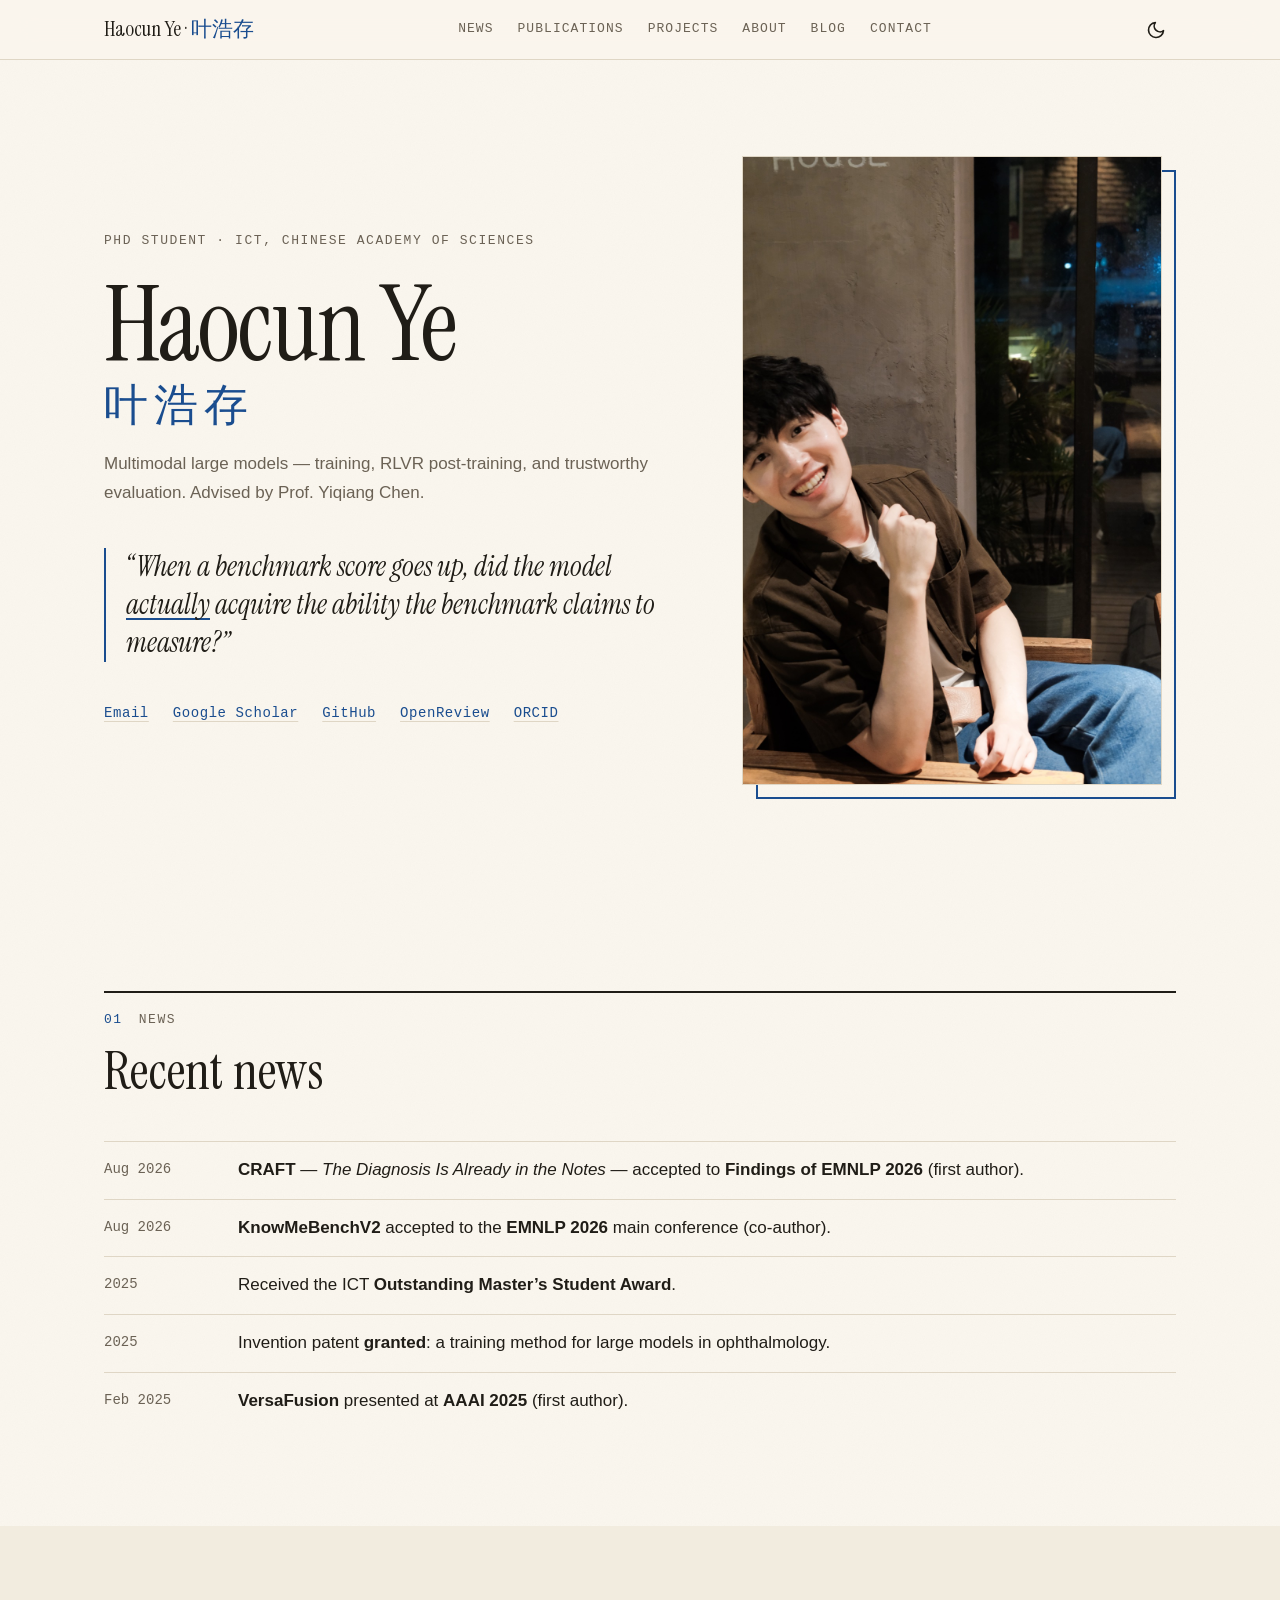
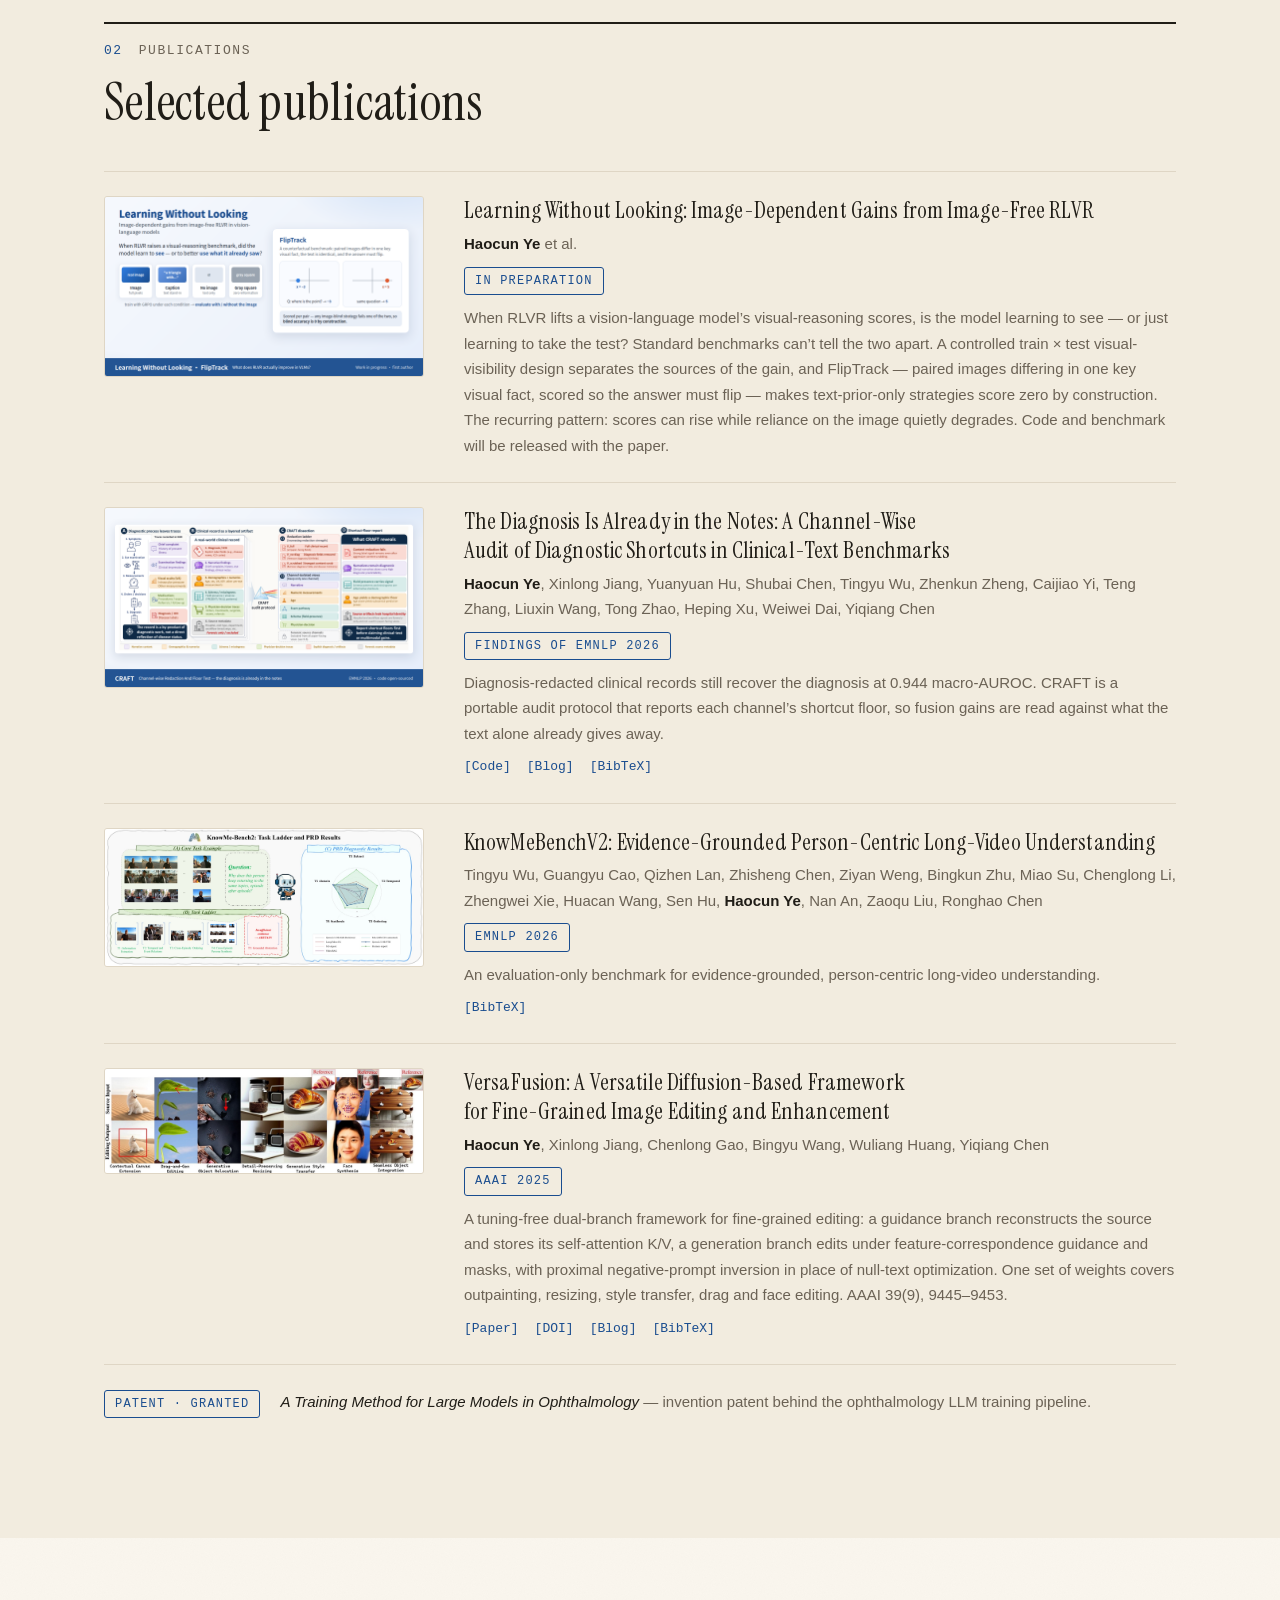
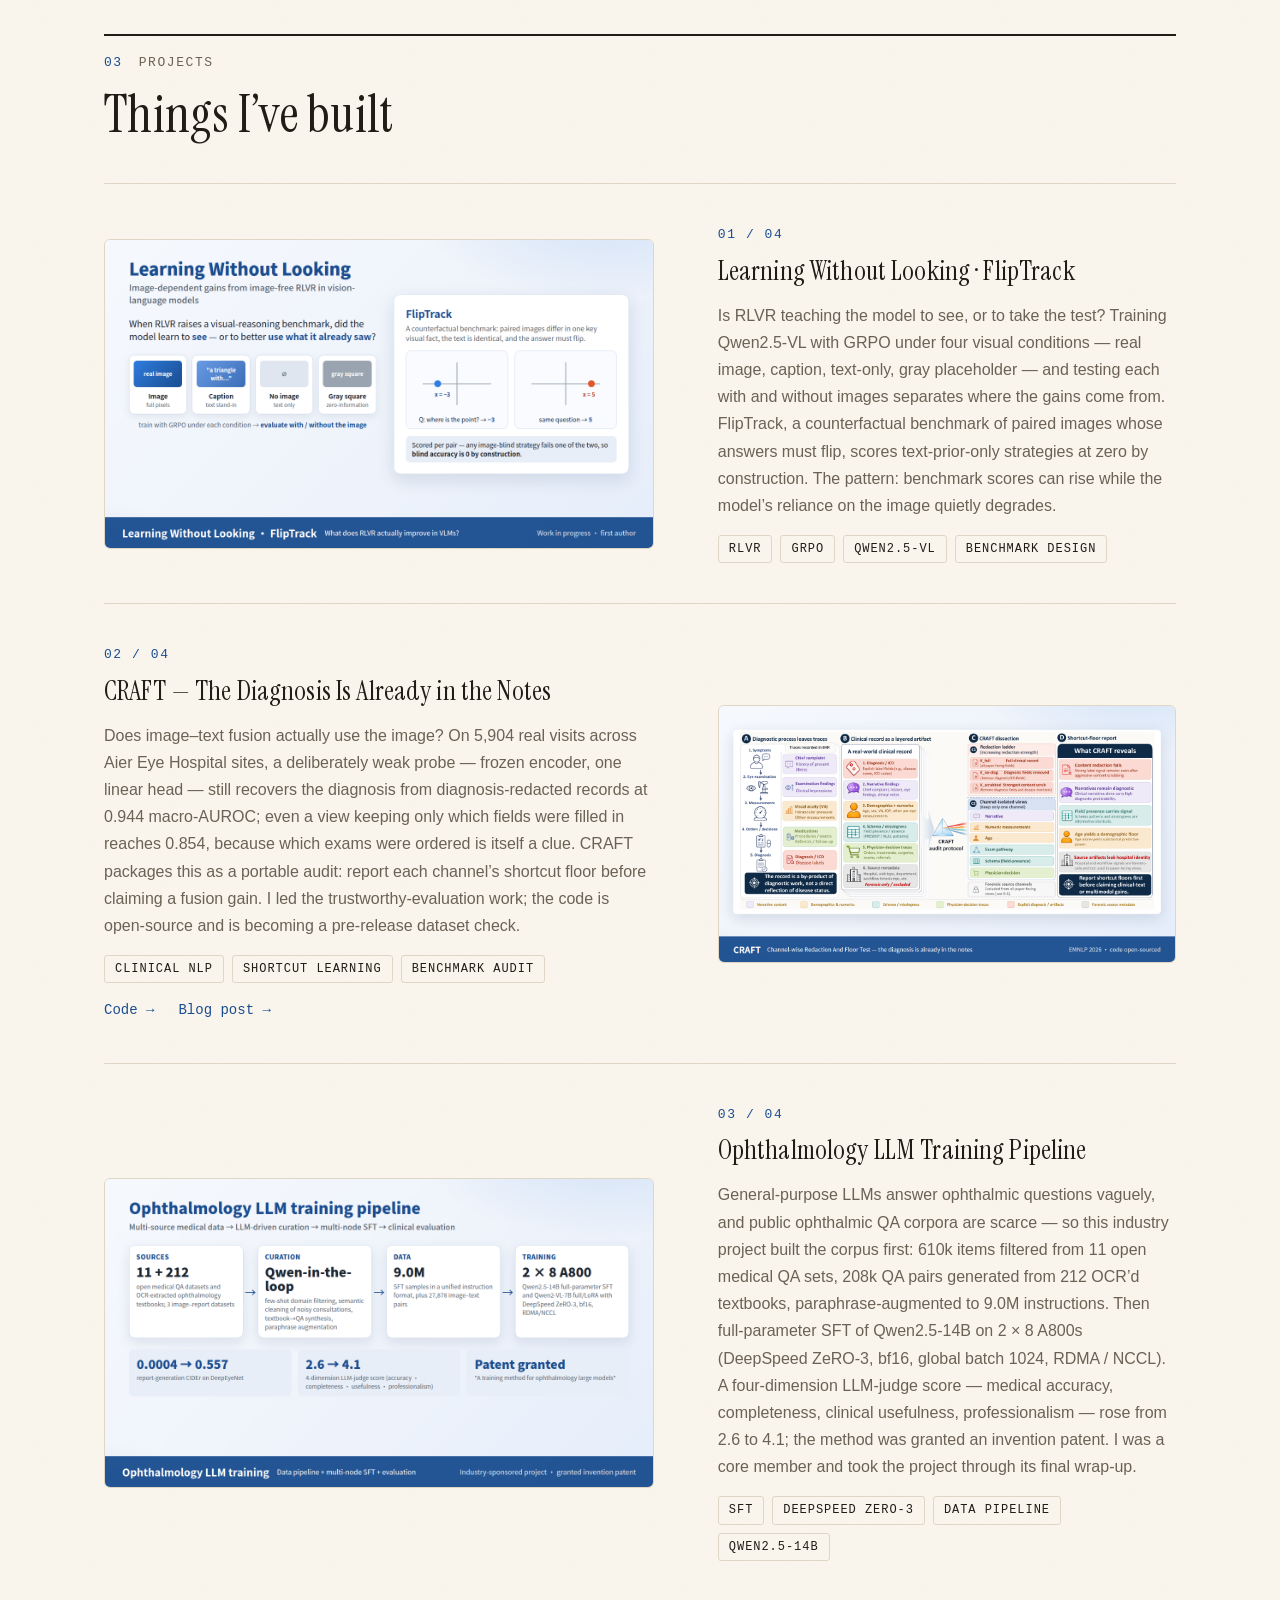
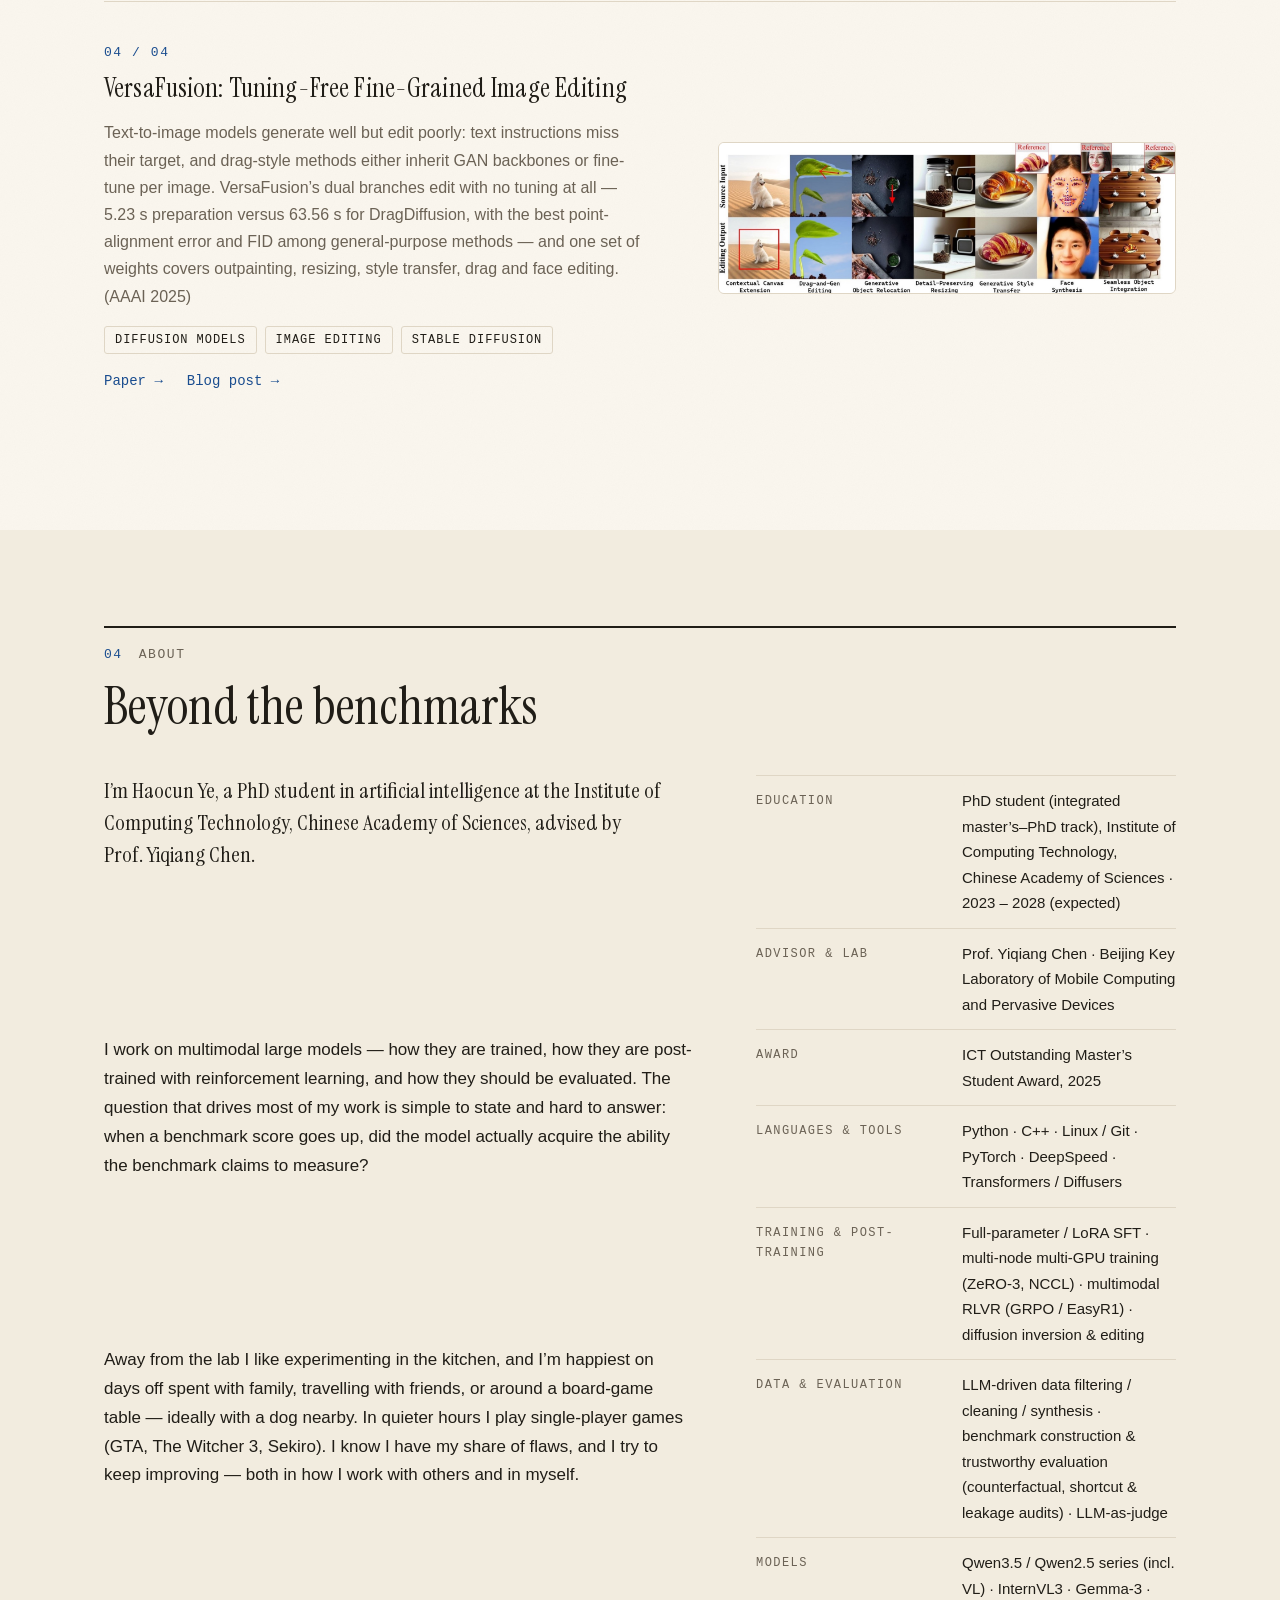
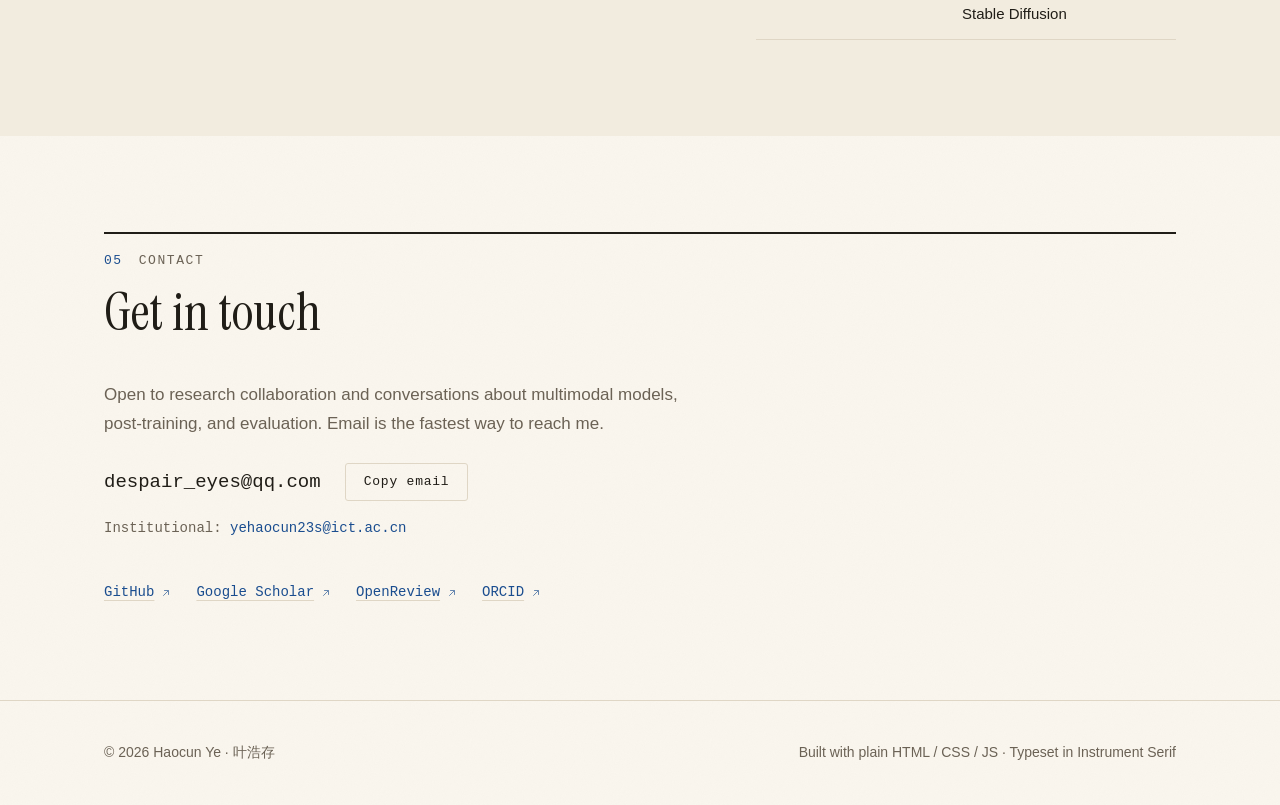
==== commit 812c5d56: "前端视觉精修:开场编排、签名交互与材质细节 Hero 五元素依次浮现的入场编排;宣言关键词 actually 延迟绘制 品牌蓝下划线;人像与偏移框悬停互换(呼应反事实图像对); 纸张颗粒纹理;桌面导航" ====
--- a/index.html
+++ b/index.html
@@ -126,7 +126,7 @@
             <span class="eyebrow hero-kicker">PhD student · ICT, Chinese Academy of Sciences</span>
             <h1 class="hero-name">Haocun Ye<span class="hero-name-zh" lang="zh-Hans">叶浩存</span></h1>
             <p class="hero-role">Multimodal large models — training, RLVR post-training, and trustworthy evaluation. Advised by Prof.&nbsp;Yiqiang Chen.</p>
-            <blockquote class="hero-question">&ldquo;When a benchmark score goes up, did the model actually acquire the ability the benchmark claims to measure?&rdquo;</blockquote>
+            <blockquote class="hero-question">&ldquo;When a benchmark score goes up, did the model <span class="q-mark">actually</span> acquire the ability the benchmark claims to measure?&rdquo;</blockquote>
             <div class="hero-links">
               <a href="mailto:despair_eyes@qq.com">Email</a>
               <a href="https://scholar.google.com/citations?user=CaPPENgAAAAJ" target="_blank" rel="noopener noreferrer">Google Scholar</a>
--- a/css/style.css
+++ b/css/style.css
@@ -138,8 +138,25 @@
   line-height: var(--leading);
   color: var(--color-text);
   background-color: var(--color-bg);
+  /* 纸张颗粒:内联 SVG 噪点平铺在底色之上,内容不受影响,两主题通用 */
+  background-image: url("data:image/svg+xml,%3Csvg xmlns='http://www.w3.org/2000/svg' width='240' height='240'%3E%3Cfilter id='n'%3E%3CfeTurbulence type='fractalNoise' baseFrequency='0.9' numOctaves='2' stitchTiles='stitch'/%3E%3CfeColorMatrix type='saturate' values='0'/%3E%3C/filter%3E%3Crect width='100%25' height='100%25' filter='url(%23n)' opacity='0.03'/%3E%3C/svg%3E");
   -webkit-font-smoothing: antialiased;
+  -moz-osx-font-smoothing: grayscale;
+  font-kerning: normal;
   transition: background-color var(--transition), color var(--transition);
+}
+
+h1,
+h2,
+h3 {
+  text-wrap: balance;
+}
+
+/* 键盘焦点:全站统一的品牌蓝焦点环 */
+:focus-visible {
+  outline: 2px solid var(--color-accent);
+  outline-offset: 3px;
+  border-radius: 2px;
 }
 
 h1,
@@ -465,10 +482,15 @@
     padding: 6px 10px;
     font-size: 13px;
     color: var(--color-text-secondary);
+    /* 下划线从左侧生长的悬停效果 */
+    background: linear-gradient(currentColor, currentColor) no-repeat left calc(100% - 3px) / 0 1px;
+    transition: background-size var(--transition), color var(--transition);
   }
 
   .site-nav a:hover {
     color: var(--color-text);
+    background-size: calc(100% - 20px) 1px;
+    background-position: 10px calc(100% - 3px);
   }
 
   .site-nav a.active {
@@ -546,6 +568,7 @@
   text-underline-offset: 4px;
   text-decoration-thickness: 1px;
   text-decoration-color: var(--color-border);
+  transition: text-decoration-color var(--transition), color var(--transition);
 }
 
 .hero-links a:hover {
@@ -590,6 +613,63 @@
   .hero-portrait {
     max-width: none;
     justify-self: end;
+  }
+}
+
+/* --- 开场编排:Hero 元素依次浮现(纯 CSS,不依赖 JS;
+       reduced-motion 由 §15 的全局规则关闭) --- */
+@keyframes hero-rise {
+  from {
+    opacity: 0;
+    transform: translateY(14px);
+  }
+  to {
+    opacity: 1;
+    transform: none;
+  }
+}
+
+.hero-kicker,
+.hero-name,
+.hero-role,
+.hero-question,
+.hero-links,
+.hero-portrait {
+  animation: hero-rise 0.6s cubic-bezier(0.22, 1, 0.36, 1) backwards;
+}
+
+.hero-kicker { animation-delay: 0s; }
+.hero-name { animation-delay: 0.07s; }
+.hero-role { animation-delay: 0.16s; }
+.hero-question { animation-delay: 0.24s; }
+.hero-links { animation-delay: 0.32s; }
+.hero-portrait { animation-delay: 0.18s; }
+
+/* --- 签名元素 1:研究宣言里的关键词延迟绘制下划线 --- */
+.hero-question .q-mark {
+  background: linear-gradient(var(--color-accent), var(--color-accent)) no-repeat left 92% / 0 2px;
+  animation: q-draw 0.55s cubic-bezier(0.22, 1, 0.36, 1) 1s forwards;
+}
+
+@keyframes q-draw {
+  to {
+    background-size: 100% 2px;
+  }
+}
+
+/* --- 签名元素 2:悬停时照片与偏移框互换位置(反事实图像对的呼应) --- */
+.hero-portrait img,
+.hero-portrait::after {
+  transition: transform 0.45s cubic-bezier(0.22, 1, 0.36, 1);
+}
+
+@media (hover: hover) {
+  .hero-portrait:hover img {
+    transform: translate(14px, 14px);
+  }
+
+  .hero-portrait:hover::after {
+    transform: translate(0, 0);
   }
 }
 
@@ -986,6 +1066,7 @@
   text-underline-offset: 4px;
   text-decoration-thickness: 1px;
   text-decoration-color: var(--color-border);
+  transition: text-decoration-color var(--transition), color var(--transition);
 }
 
 .social-links a:hover {
